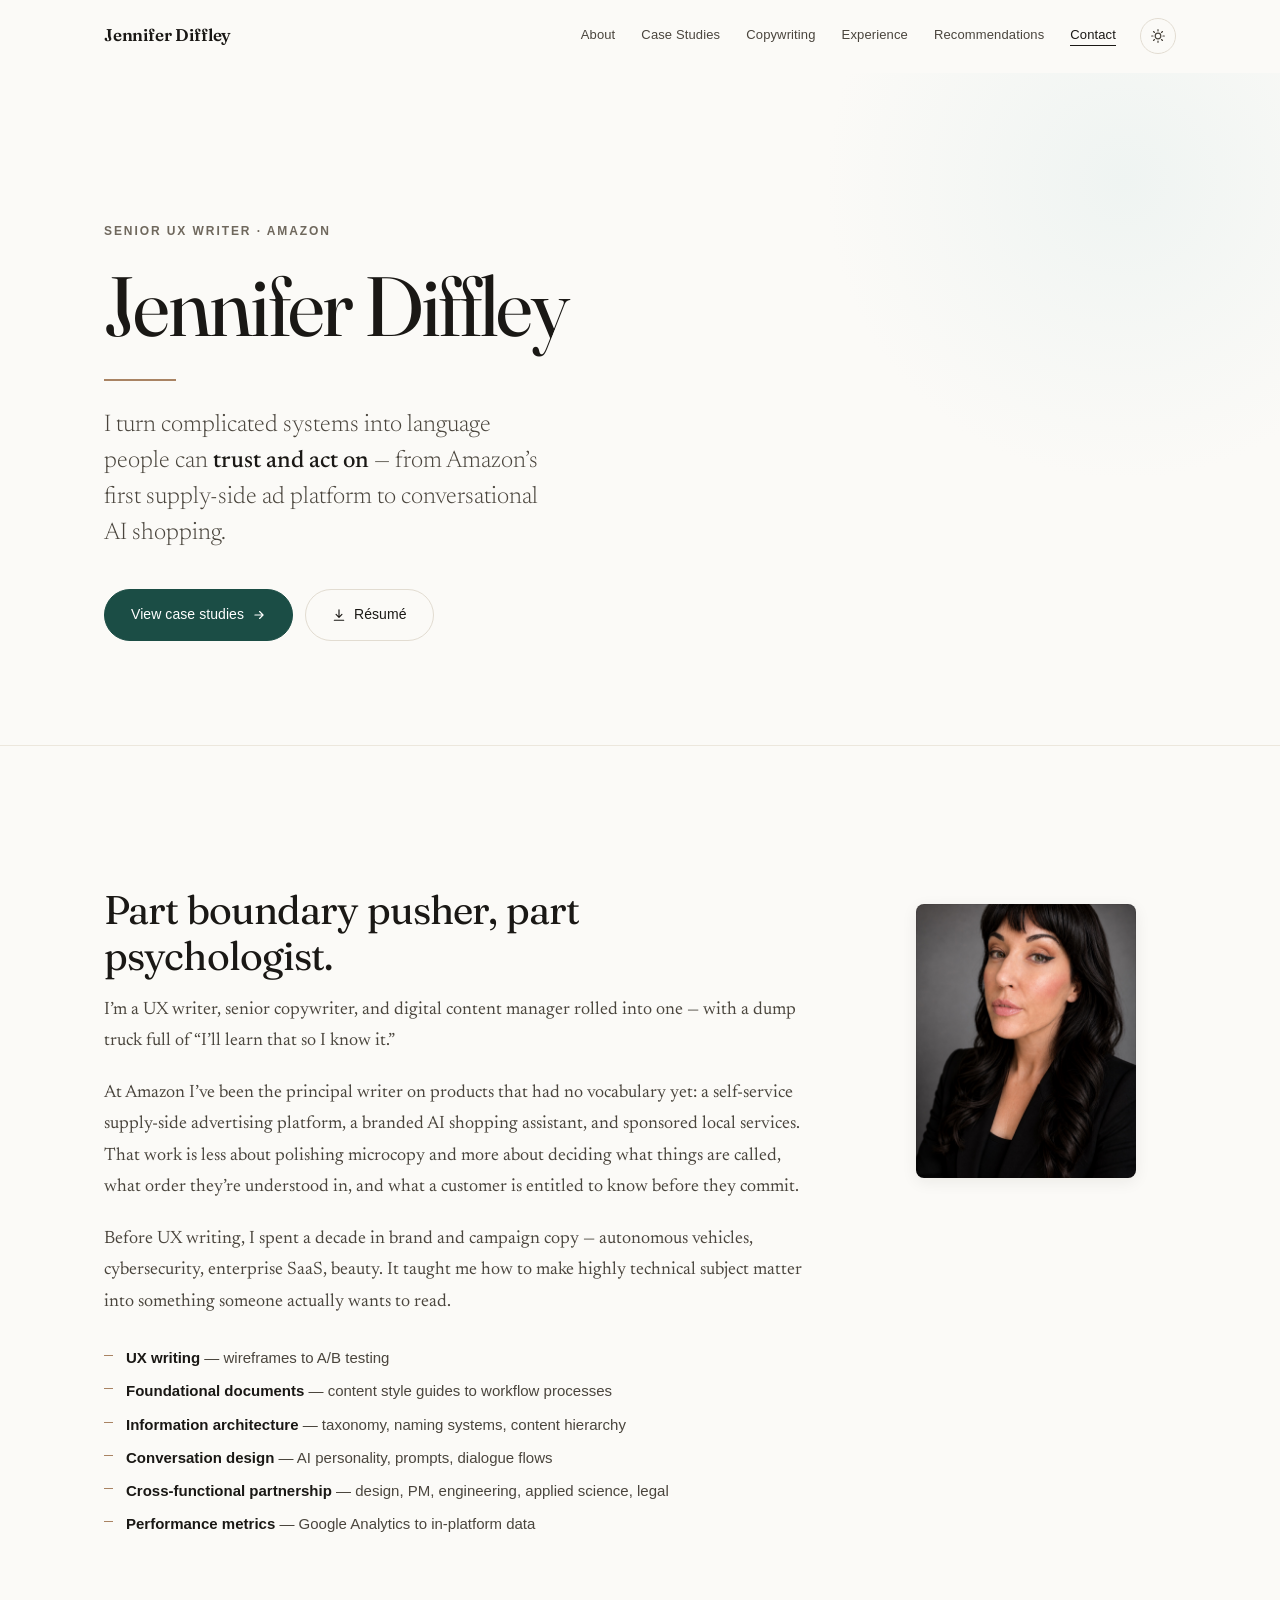
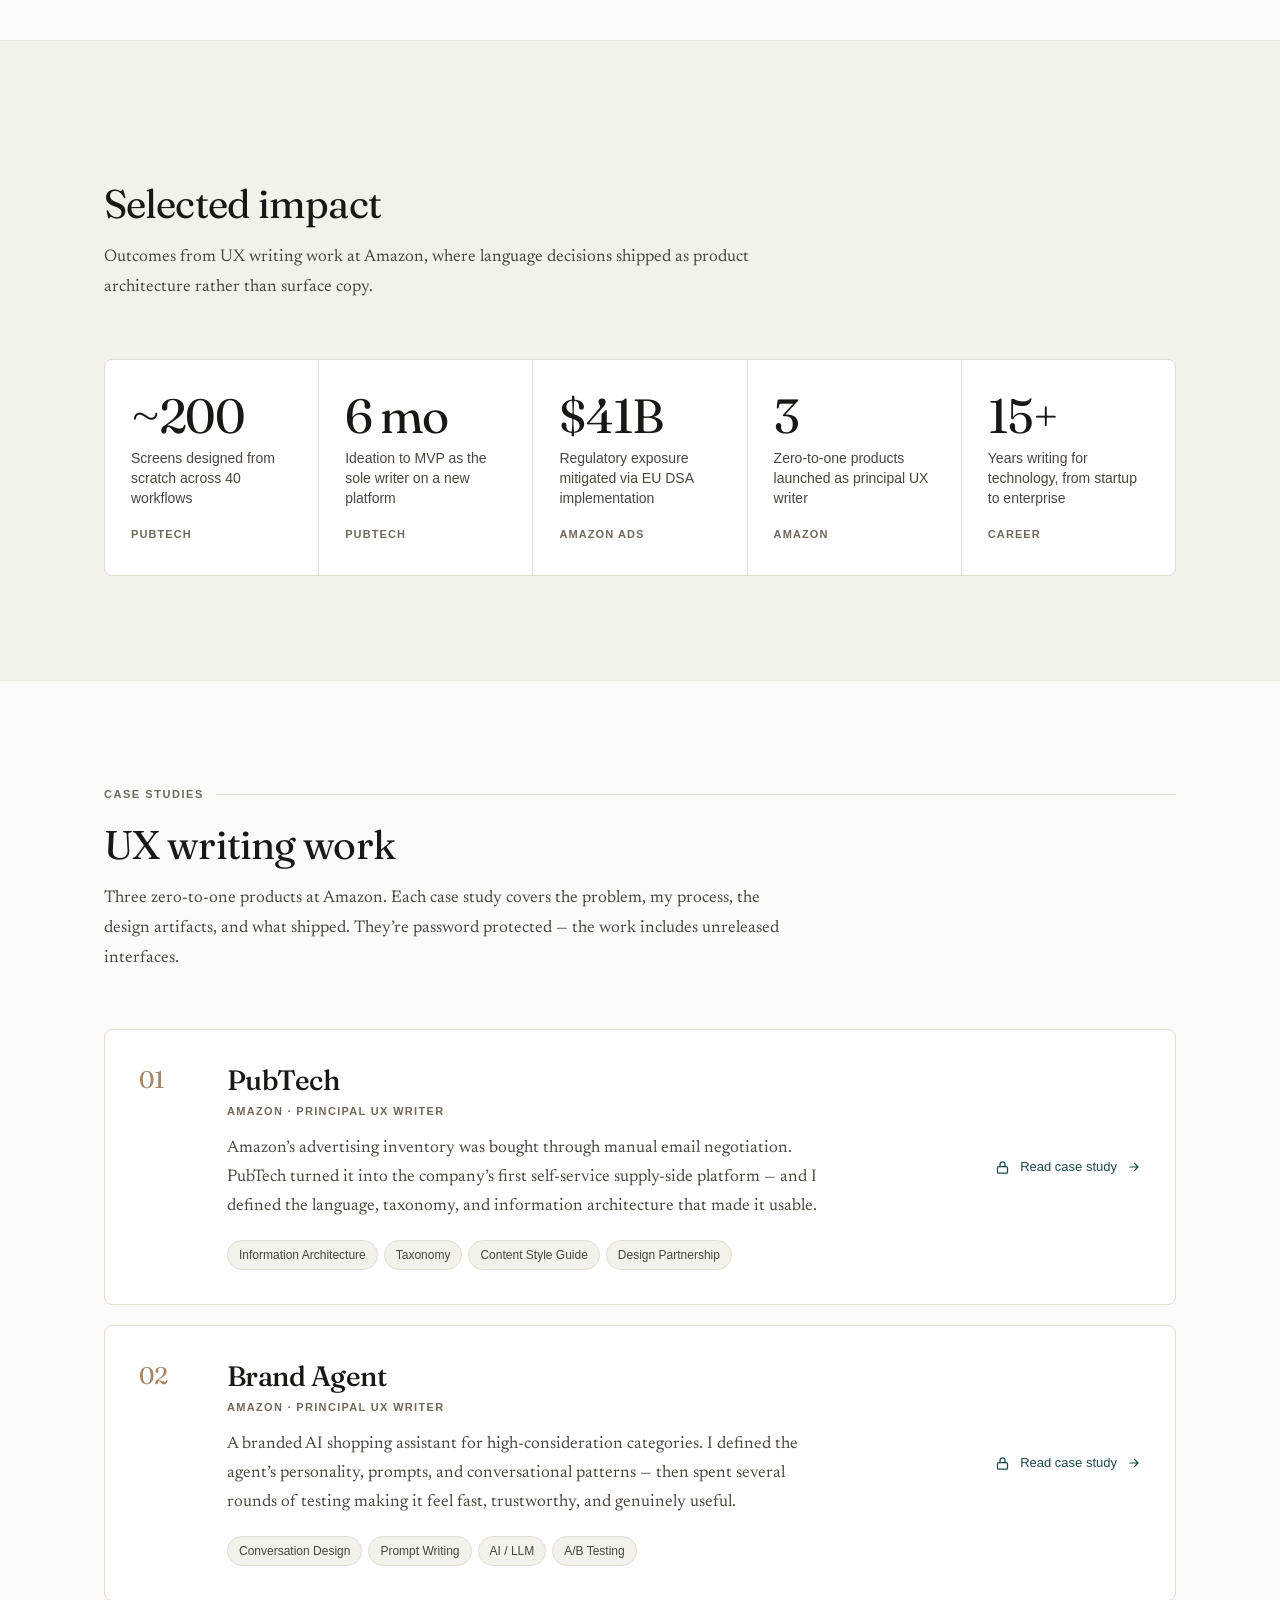
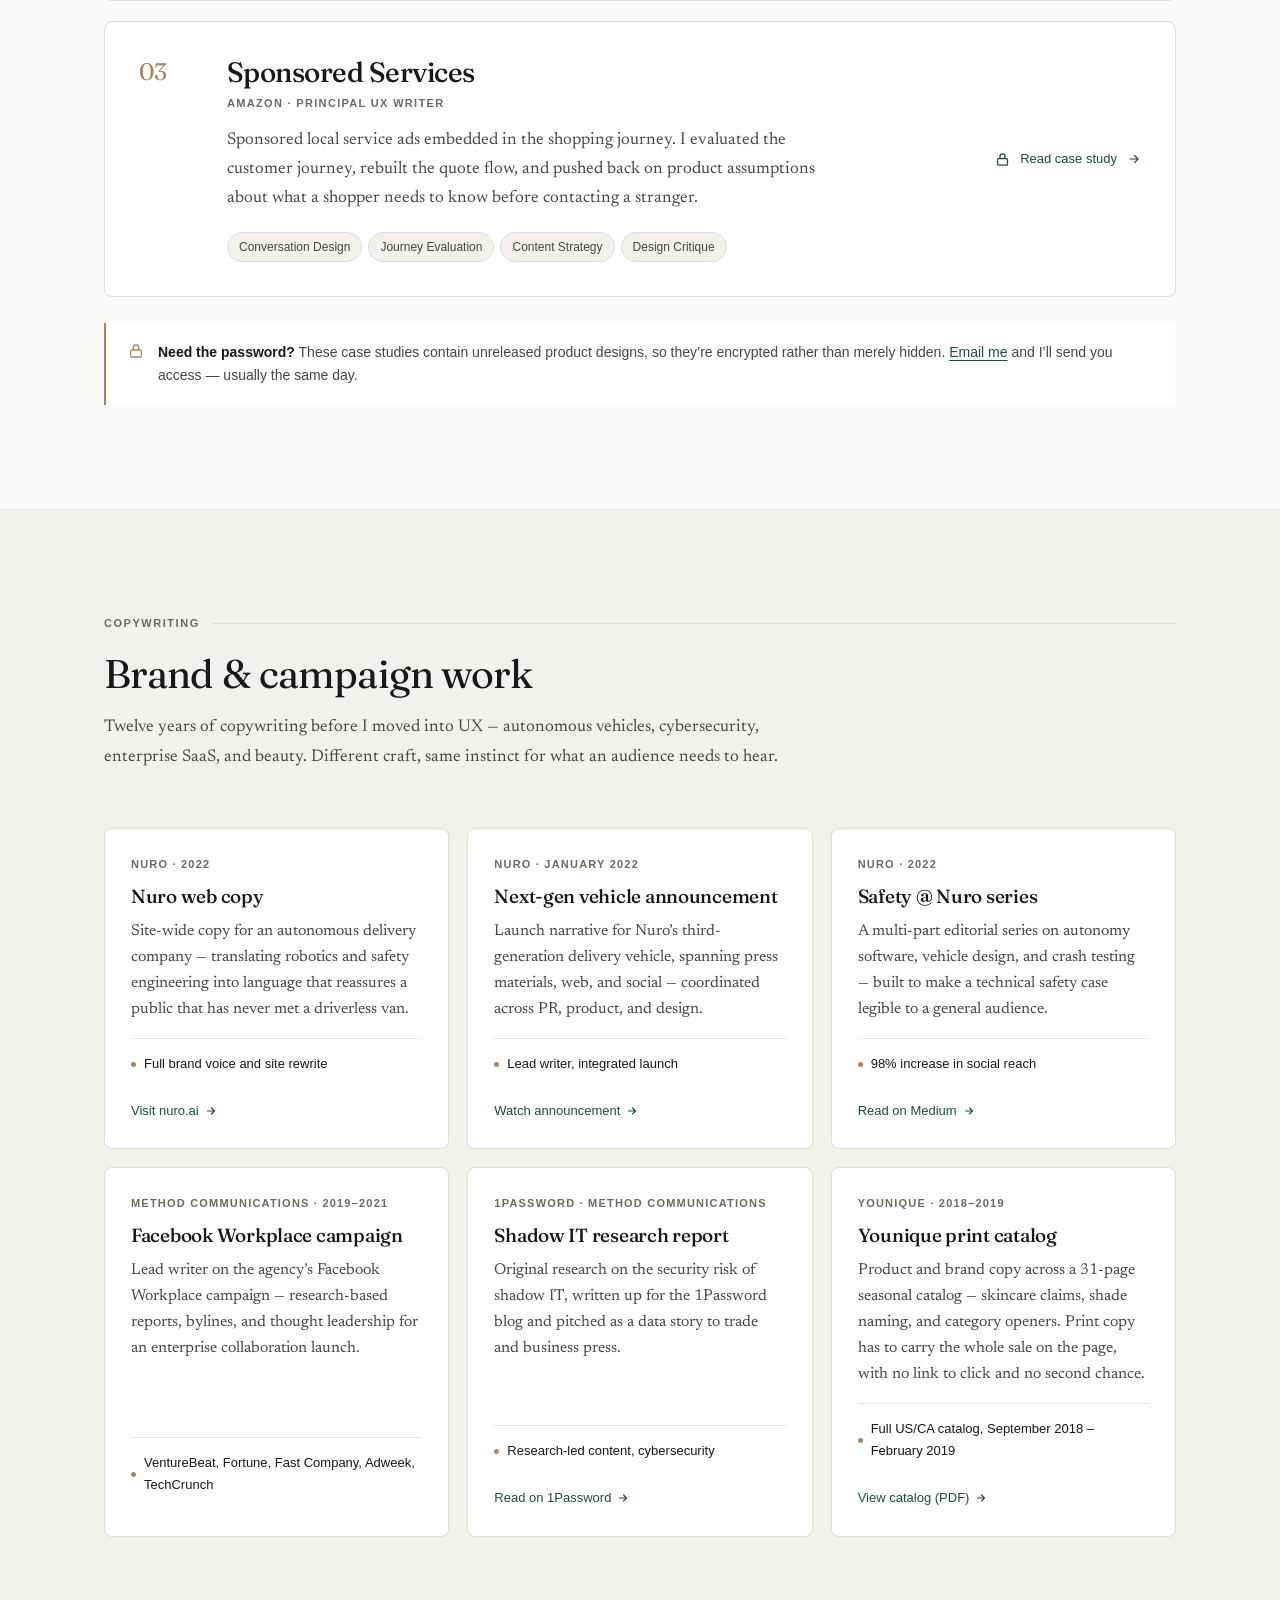
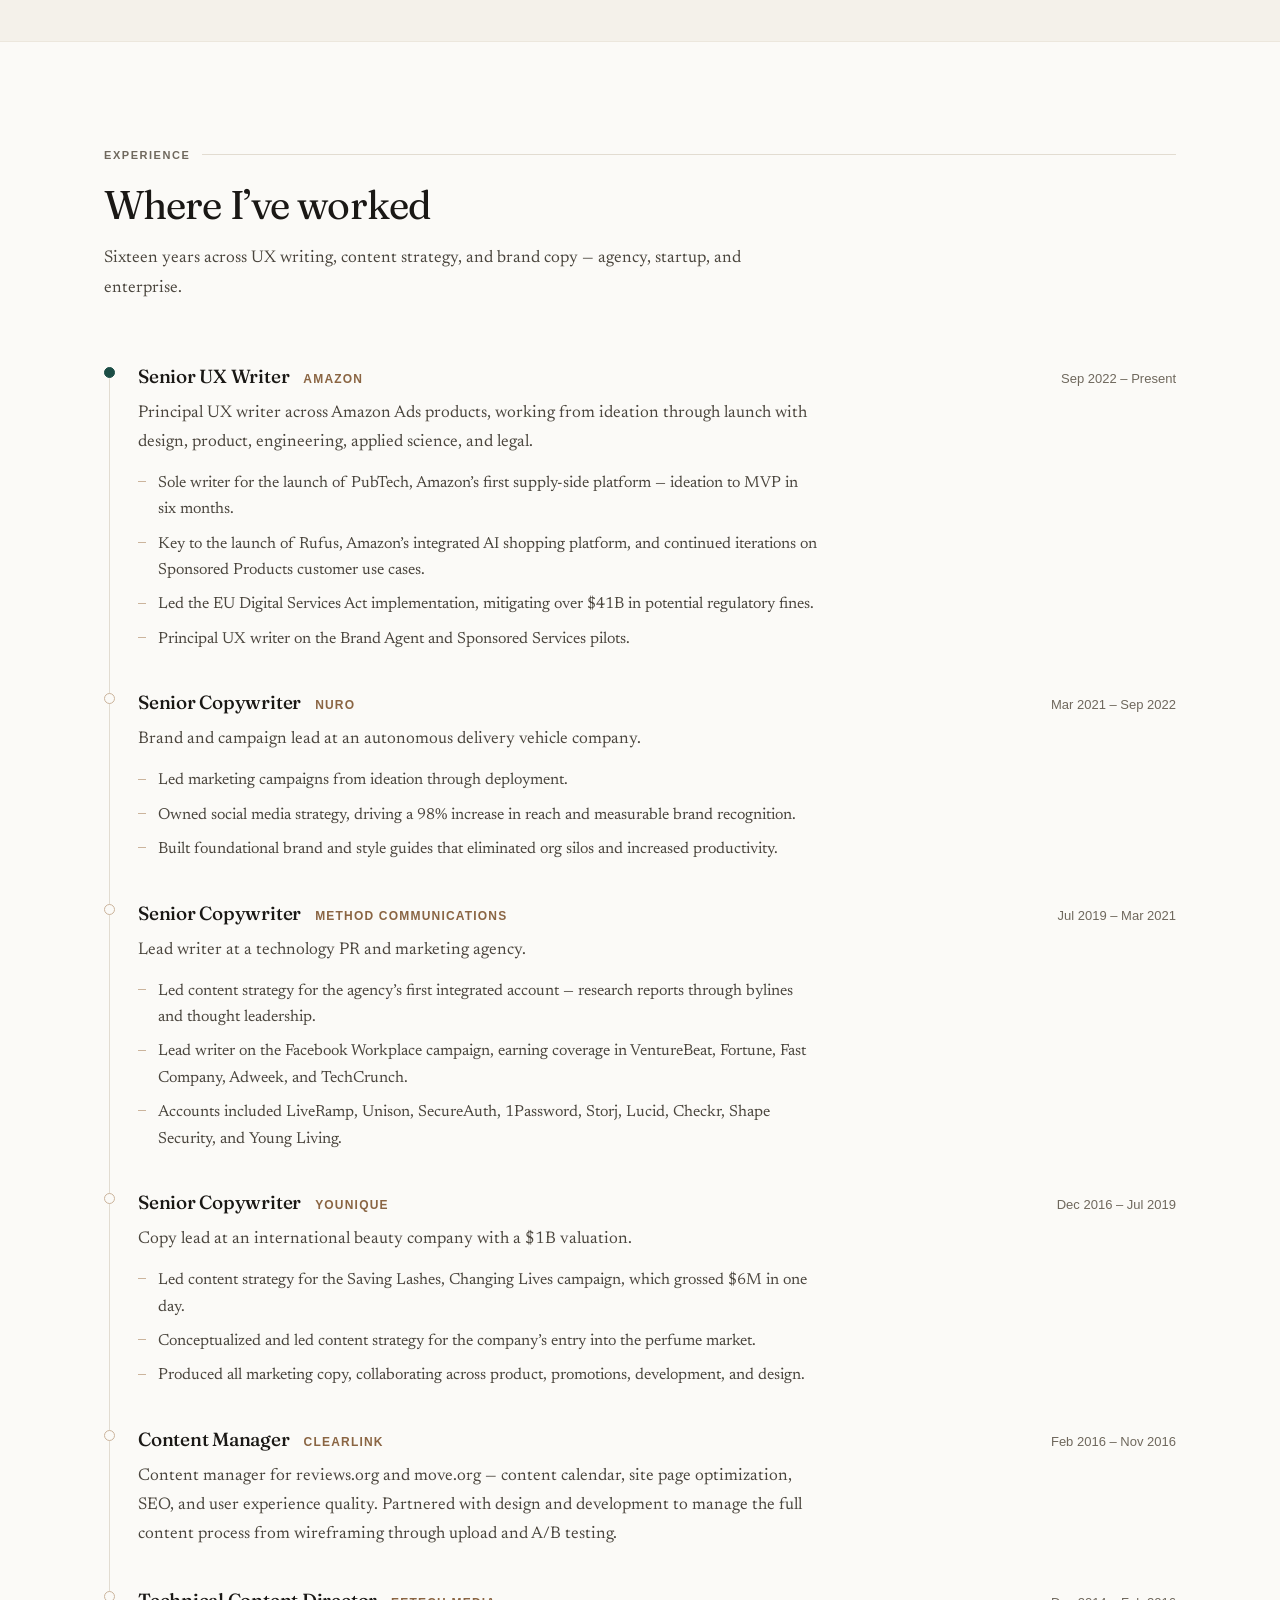
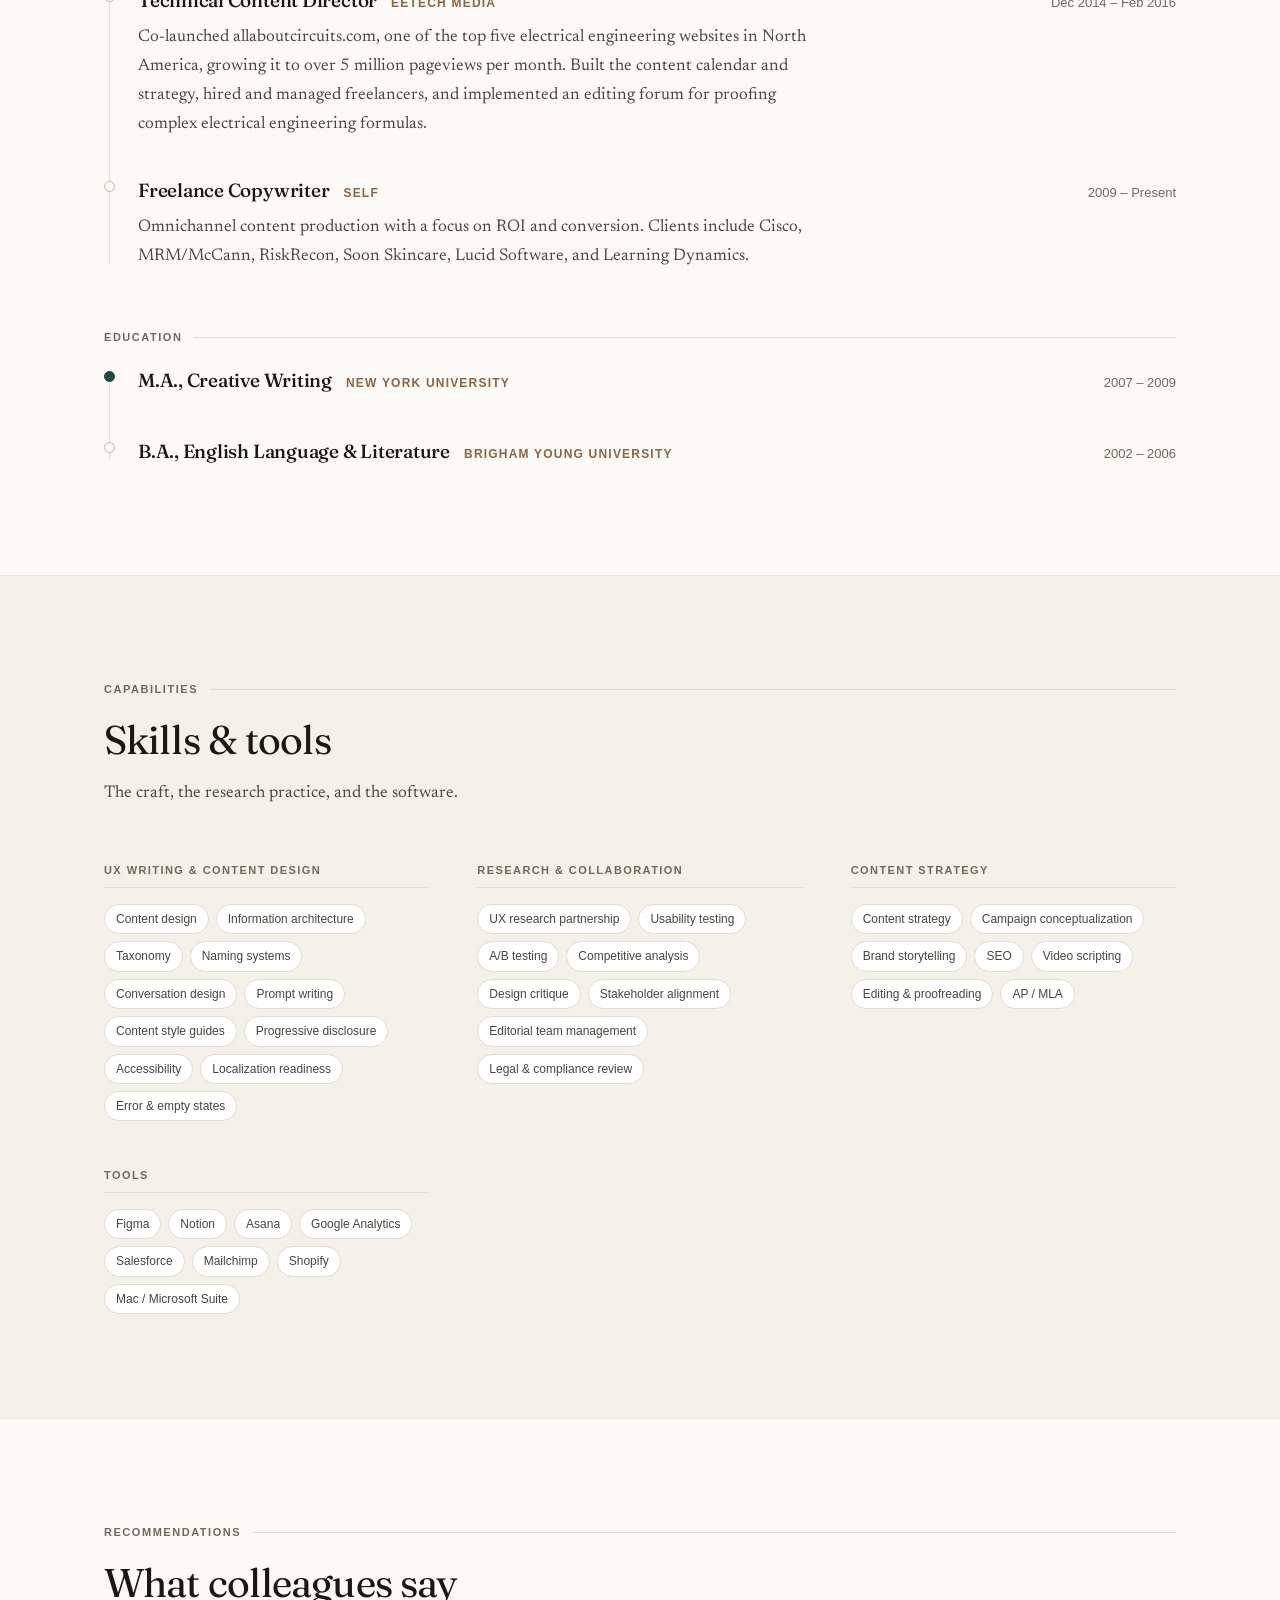
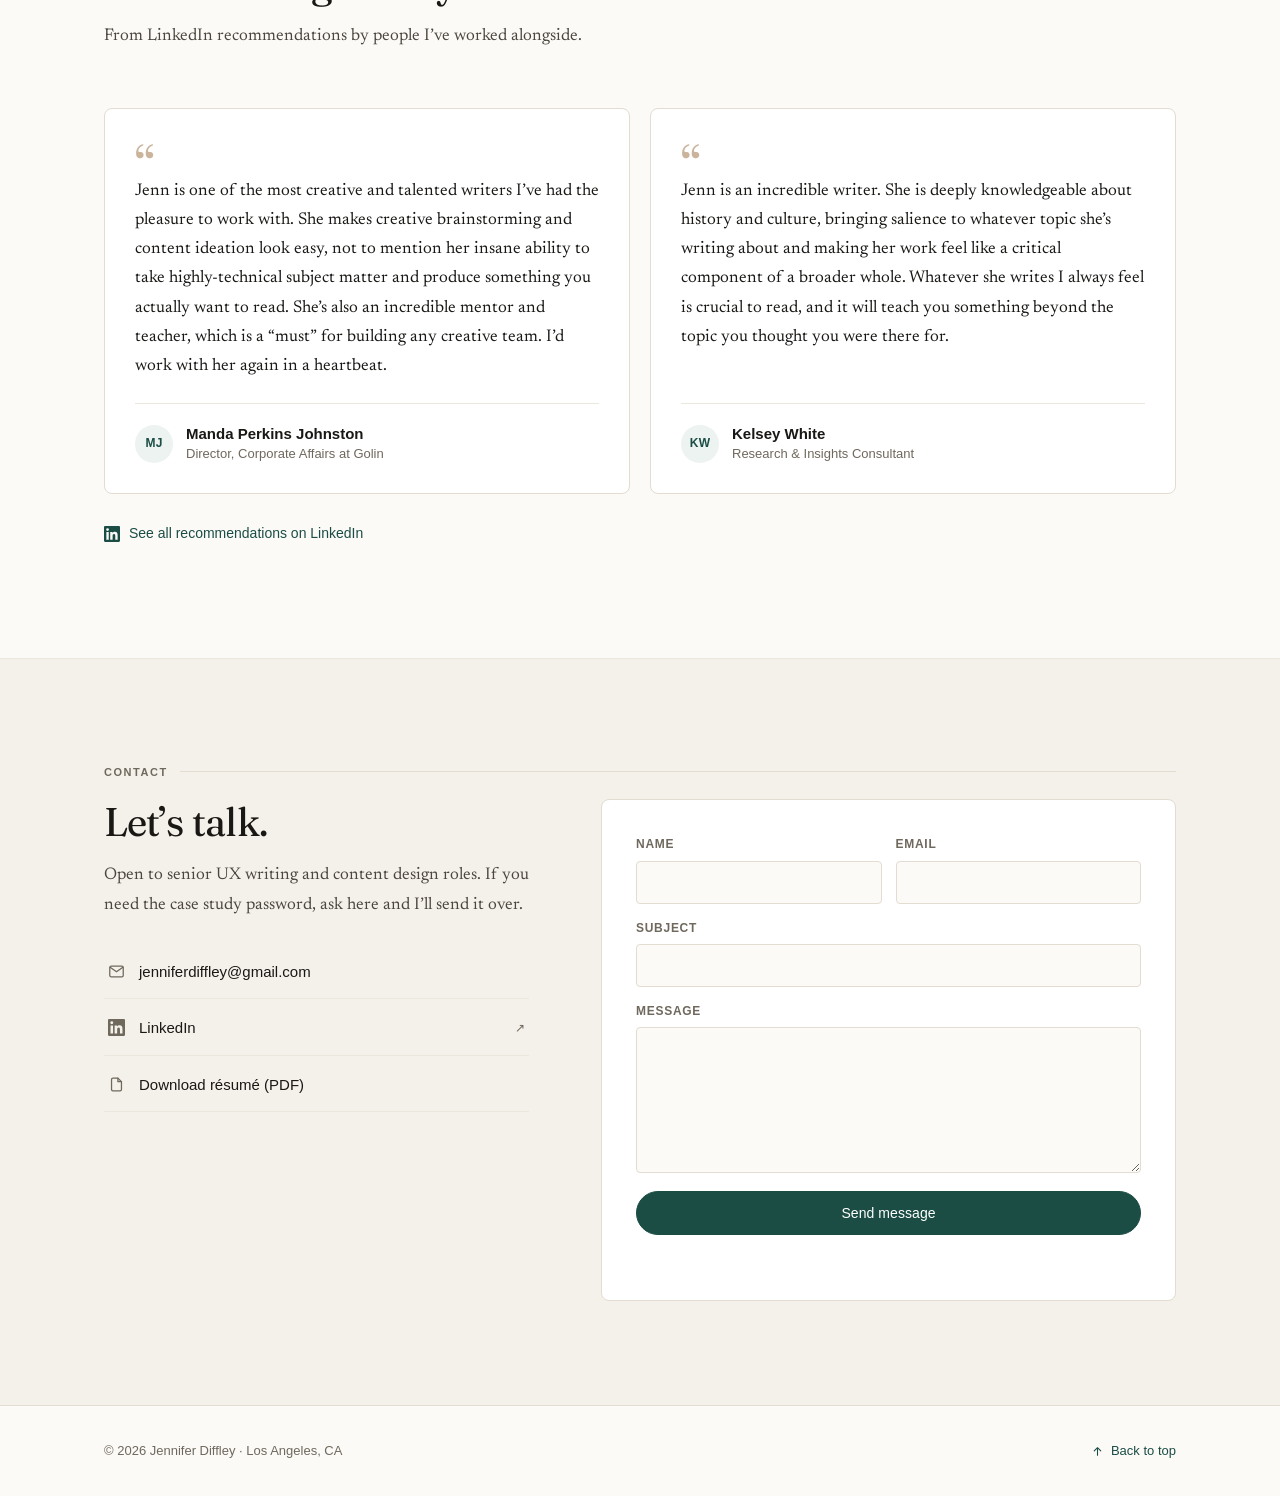
==== index.html @ a5e9ba4b "Replace Saving Lashes card with the linked Younique print catalog Self-hosts the catalog PDF at asse" ====
<!DOCTYPE html>
<html lang="en" data-theme="light">
<head>
<meta charset="utf-8">
<meta name="viewport" content="width=device-width, initial-scale=1">

<title>Jennifer Diffley — Senior UX Writer</title>
<meta name="description" content="Jennifer Diffley is a Senior UX Writer at Amazon specializing in content design, information architecture, and conversation design for complex advertising and AI shopping products.">
<meta name="author" content="Jennifer Diffley">
<meta name="keywords" content="UX writer, UX writing, content design, conversation design, information architecture, content strategy, Jennifer Diffley, Amazon UX writer">

<link rel="canonical" href="https://jenniferdiffley.com/">

<meta property="og:type" content="website">
<meta property="og:title" content="Jennifer Diffley — Senior UX Writer">
<meta property="og:description" content="Content design, information architecture, and conversation design for complex products at Amazon.">
<meta property="og:url" content="https://jenniferdiffley.com/">
<meta property="og:image" content="https://jenniferdiffley.com/assets/img/jennifer-diffley.jpg">
<meta name="twitter:card" content="summary_large_image">

<link rel="icon" href="data:image/svg+xml,<svg xmlns='http://www.w3.org/2000/svg' viewBox='0 0 100 100'><rect width='100' height='100' rx='16' fill='%231b4d45'/><text y='72' x='50' text-anchor='middle' font-size='62' font-family='Georgia,serif' fill='%23fbfaf7'>J</text></svg>">

<link rel="preconnect" href="https://fonts.googleapis.com">
<link rel="preconnect" href="https://fonts.gstatic.com" crossorigin>
<link href="https://fonts.googleapis.com/css2?family=Fraunces:opsz,wght,SOFT,WONK@9..144,400..600,0..100,0..1&family=Newsreader:ital,opsz,wght@0,6..72,300..600;1,6..72,300..500&display=swap" rel="stylesheet">
<link rel="stylesheet" href="main.css">

<!-- Set theme before paint to avoid a flash of the wrong palette.
     Also marks the document as scripted, which is what arms the scroll-reveal
     animations — without it the content renders plainly visible instead of
     waiting at opacity 0 for JS that may never arrive. -->
<script>
  (function () {
    var html = document.documentElement;
    try {
      var saved = localStorage.getItem('jd-theme');
      var theme = saved || (window.matchMedia('(prefers-color-scheme: dark)').matches ? 'dark' : 'light');
      html.setAttribute('data-theme', theme);
    } catch (e) {}

    html.className += (html.className ? ' ' : '') + 'js';

    // Watchdog: if main.js never executes (blocked, 404, parse error), drop the
    // js flag so every .reveal section becomes visible rather than staying blank.
    setTimeout(function () {
      if (!window.__jdReady) html.className = html.className.replace(/\bjs\b/, '');
    }, 2500);
  })();
</script>

<!-- ====================================================================
     GOOGLE ANALYTICS 4
     Replace G-XXXXXXXXXX with Jennifer's Measurement ID, then uncomment.
     Get one at https://analytics.google.com → Admin → Data Streams.
     ====================================================================
<script async src="https://www.googletagmanager.com/gtag/js?id=G-XXXXXXXXXX"></script>
<script>
  window.dataLayer = window.dataLayer || [];
  function gtag(){dataLayer.push(arguments);}
  gtag('js', new Date());
  gtag('config', 'G-XXXXXXXXXX');
</script>
-->

<script type="application/ld+json">
{
  "@context": "https://schema.org",
  "@type": "Person",
  "name": "Jennifer Diffley",
  "jobTitle": "Senior UX Writer",
  "worksFor": { "@type": "Organization", "name": "Amazon" },
  "email": "mailto:jenniferdiffley@gmail.com",
  "url": "https://jenniferdiffley.com/",
  "address": { "@type": "PostalAddress", "addressLocality": "Los Angeles", "addressRegion": "CA", "addressCountry": "US" },
  "alumniOf": [
    { "@type": "CollegeOrUniversity", "name": "New York University" },
    { "@type": "CollegeOrUniversity", "name": "Brigham Young University" }
  ],
  "knowsAbout": ["UX Writing", "Content Design", "Information Architecture", "Conversation Design", "Content Strategy"],
  "sameAs": [
    "https://www.linkedin.com/in/jennifer-diffley"
  ]
}
</script>
</head>

<body>
<a class="skip-link" href="#main">Skip to content</a>

<!-- ==================================================================== -->
<!-- NAV                                                                  -->
<!-- ==================================================================== -->
<nav class="site-nav" id="siteNav">
  <div class="nav-inner">
    <a class="wordmark" href="#top">
      Jennifer Diffley
      <span class="wordmark-rule"></span>
    </a>

    <ul class="nav-links" id="navLinks">
      <li><a href="#about">About</a></li>
      <li><a href="#work">Case Studies</a></li>
      <li><a href="#copywriting">Copywriting</a></li>
      <li><a href="#experience">Experience</a></li>
      <li><a href="#recommendations">Recommendations</a></li>
      <li><a href="#contact">Contact</a></li>
    </ul>

    <button class="theme-toggle" id="themeToggle" type="button" aria-label="Switch to dark mode">
      <svg class="icon-sun" viewBox="0 0 24 24" fill="none" stroke="currentColor" stroke-width="1.8" stroke-linecap="round" aria-hidden="true">
        <circle cx="12" cy="12" r="4.2"/>
        <path d="M12 2.5v2M12 19.5v2M2.5 12h2M19.5 12h2M5.3 5.3l1.4 1.4M17.3 17.3l1.4 1.4M18.7 5.3l-1.4 1.4M6.7 17.3l-1.4 1.4"/>
      </svg>
      <svg class="icon-moon" viewBox="0 0 24 24" fill="none" stroke="currentColor" stroke-width="1.8" stroke-linecap="round" stroke-linejoin="round" aria-hidden="true">
        <path d="M20 14.5A8.5 8.5 0 019.5 4a7 7 0 108.9 10.4 8.6 8.6 0 011.6.1z"/>
      </svg>
    </button>

    <button class="nav-toggle" id="navToggle" type="button" aria-label="Menu" aria-expanded="false" aria-controls="navLinks">
      <span class="bar"></span><span class="bar"></span><span class="bar"></span>
    </button>
  </div>
</nav>

<main id="main">
<span id="top"></span>

<!-- ==================================================================== -->
<!-- HERO                                                                 -->
<!-- ==================================================================== -->
<header class="hero">
  <div class="container hero-inner">
    <p class="hero-role">Senior UX Writer · Amazon</p>
    <h1>Jennifer&nbsp;Diffley</h1>
    <div class="hero-rule"></div>
    <p class="hero-lede">
      I turn complicated systems into language people can <strong>trust and act on</strong> — from
      Amazon’s first supply-side ad platform to conversational AI shopping.
    </p>
    <div class="hero-actions">
      <a class="btn" href="#work">
        View case studies
        <svg viewBox="0 0 24 24" fill="none" stroke="currentColor" stroke-width="2" stroke-linecap="round" stroke-linejoin="round" aria-hidden="true"><path d="M5 12h14M13 6l6 6-6 6"/></svg>
      </a>
      <a class="btn btn--ghost" href="assets/Jennifer-Diffley-Resume-2025.pdf"
         download="Jennifer-Diffley-Resume-2025.pdf" data-download>
        <svg viewBox="0 0 24 24" fill="none" stroke="currentColor" stroke-width="2" stroke-linecap="round" stroke-linejoin="round" aria-hidden="true"><path d="M12 3v12M7 11l5 5 5-5M4 21h16"/></svg>
        Résumé
      </a>
    </div>
  </div>
</header>

<!-- ==================================================================== -->
<!-- ABOUT                                                                -->
<!-- ==================================================================== -->
<section class="section" id="about">
  <div class="container">
    <p class="eyebrow reveal">About</p>
    <div class="about-grid">
      <div class="about-prose reveal">
        <h2 class="section-title">Part boundary pusher, part psychologist.</h2>
        <p>
          I’m a UX writer, senior copywriter, and digital content manager rolled into one — with a
          dump truck full of “I’ll learn that so I know it.”
        </p>
        <p>
          At Amazon I’ve been the principal writer on products that had no vocabulary yet: a
          self-service supply-side advertising platform, a branded AI shopping assistant, and
          sponsored local services. That work is less about polishing microcopy and more about
          deciding what things are called, what order they’re understood in, and what a
          customer is entitled to know before they commit.
        </p>
        <p>
          Before UX writing, I spent a decade in brand and campaign copy — autonomous vehicles,
          cybersecurity, enterprise SaaS, beauty. It taught me how to make highly technical
          subject matter into something someone actually wants to read.
        </p>
        <ul class="about-does">
          <li><strong>UX writing</strong> — wireframes to A/B testing</li>
          <li><strong>Foundational documents</strong> — content style guides to workflow processes</li>
          <li><strong>Information architecture</strong> — taxonomy, naming systems, content hierarchy</li>
          <li><strong>Conversation design</strong> — AI personality, prompts, dialogue flows</li>
          <li><strong>Cross-functional partnership</strong> — design, PM, engineering, applied science, legal</li>
          <li><strong>Performance metrics</strong> — Google Analytics to in-platform data</li>
        </ul>
      </div>

      <figure class="about-portrait reveal">
        <img src="assets/img/jennifer-diffley.jpg" alt="Jennifer Diffley" width="900" height="1124" loading="lazy">
      </figure>
    </div>
  </div>
</section>

<!-- ==================================================================== -->
<!-- STATS                                                                -->
<!-- ==================================================================== -->
<section class="section section--alt" id="impact">
  <div class="container">
    <p class="eyebrow reveal">By the numbers</p>
    <h2 class="section-title reveal">Selected impact</h2>
    <p class="section-intro reveal">
      Outcomes from UX writing work at Amazon, where language decisions shipped as product
      architecture rather than surface copy.
    </p>

    <div class="stats-grid reveal">
      <div class="stat">
        <span class="stat-number" data-target="200" data-prefix="~">~200</span>
        <span class="stat-label">Screens designed from scratch across 40 workflows</span>
        <span class="stat-context">PubTech</span>
      </div>
      <div class="stat">
        <span class="stat-number" data-target="6" data-suffix=" mo">6 mo</span>
        <span class="stat-label">Ideation to MVP as the sole writer on a new platform</span>
        <span class="stat-context">PubTech</span>
      </div>
      <div class="stat">
        <span class="stat-number" data-target="41" data-prefix="$" data-suffix="B">$41B</span>
        <span class="stat-label">Regulatory exposure mitigated via EU DSA implementation</span>
        <span class="stat-context">Amazon Ads</span>
      </div>
      <div class="stat">
        <span class="stat-number" data-target="3" data-suffix="">3</span>
        <span class="stat-label">Zero-to-one products launched as principal UX writer</span>
        <span class="stat-context">Amazon</span>
      </div>
      <div class="stat">
        <span class="stat-number" data-target="15" data-suffix="+">15+</span>
        <span class="stat-label">Years writing for technology, from startup to enterprise</span>
        <span class="stat-context">Career</span>
      </div>
    </div>
  </div>
</section>

<!-- ==================================================================== -->
<!-- CASE STUDIES                                                         -->
<!-- ==================================================================== -->
<section class="section" id="work">
  <div class="container">
    <p class="eyebrow reveal">Case studies</p>
    <h2 class="section-title reveal">UX writing work</h2>
    <p class="section-intro reveal">
      Three zero-to-one products at Amazon. Each case study covers the problem, my process,
      the design artifacts, and what shipped. They’re password protected — the work includes
      unreleased interfaces.
    </p>

    <div class="case-list">

      <a class="case-card reveal" href="case-studies/pubtech.html">
        <span class="case-index">01</span>
        <div>
          <h3 class="case-title">PubTech</h3>
          <p class="case-org">Amazon · Principal UX Writer</p>
          <p class="case-desc">
            Amazon’s advertising inventory was bought through manual email negotiation. PubTech
            turned it into the company’s first self-service supply-side platform — and I defined
            the language, taxonomy, and information architecture that made it usable.
          </p>
          <div class="case-tags">
            <span class="pill">Information Architecture</span>
            <span class="pill">Taxonomy</span>
            <span class="pill">Content Style Guide</span>
            <span class="pill">Design Partnership</span>
          </div>
        </div>
        <span class="case-cta">
          <svg class="lock" viewBox="0 0 24 24" fill="none" stroke="currentColor" stroke-width="2" stroke-linecap="round" stroke-linejoin="round" aria-hidden="true"><rect x="4" y="10.5" width="16" height="10.5" rx="2"/><path d="M8 10.5V7a4 4 0 018 0v3.5"/></svg>
          Read case study
          <svg class="arrow" viewBox="0 0 24 24" fill="none" stroke="currentColor" stroke-width="2" stroke-linecap="round" stroke-linejoin="round" aria-hidden="true"><path d="M5 12h14M13 6l6 6-6 6"/></svg>
        </span>
      </a>

      <a class="case-card reveal" href="case-studies/brand-agent.html">
        <span class="case-index">02</span>
        <div>
          <h3 class="case-title">Brand Agent</h3>
          <p class="case-org">Amazon · Principal UX Writer</p>
          <p class="case-desc">
            A branded AI shopping assistant for high-consideration categories. I defined the
            agent’s personality, prompts, and conversational patterns — then spent several
            rounds of testing making it feel fast, trustworthy, and genuinely useful.
          </p>
          <div class="case-tags">
            <span class="pill">Conversation Design</span>
            <span class="pill">Prompt Writing</span>
            <span class="pill">AI / LLM</span>
            <span class="pill">A/B Testing</span>
          </div>
        </div>
        <span class="case-cta">
          <svg class="lock" viewBox="0 0 24 24" fill="none" stroke="currentColor" stroke-width="2" stroke-linecap="round" stroke-linejoin="round" aria-hidden="true"><rect x="4" y="10.5" width="16" height="10.5" rx="2"/><path d="M8 10.5V7a4 4 0 018 0v3.5"/></svg>
          Read case study
          <svg class="arrow" viewBox="0 0 24 24" fill="none" stroke="currentColor" stroke-width="2" stroke-linecap="round" stroke-linejoin="round" aria-hidden="true"><path d="M5 12h14M13 6l6 6-6 6"/></svg>
        </span>
      </a>

      <a class="case-card reveal" href="case-studies/sponsored-services.html">
        <span class="case-index">03</span>
        <div>
          <h3 class="case-title">Sponsored Services</h3>
          <p class="case-org">Amazon · Principal UX Writer</p>
          <p class="case-desc">
            Sponsored local service ads embedded in the shopping journey. I evaluated the
            customer journey, rebuilt the quote flow, and pushed back on product assumptions
            about what a shopper needs to know before contacting a stranger.
          </p>
          <div class="case-tags">
            <span class="pill">Conversation Design</span>
            <span class="pill">Journey Evaluation</span>
            <span class="pill">Content Strategy</span>
            <span class="pill">Design Critique</span>
          </div>
        </div>
        <span class="case-cta">
          <svg class="lock" viewBox="0 0 24 24" fill="none" stroke="currentColor" stroke-width="2" stroke-linecap="round" stroke-linejoin="round" aria-hidden="true"><rect x="4" y="10.5" width="16" height="10.5" rx="2"/><path d="M8 10.5V7a4 4 0 018 0v3.5"/></svg>
          Read case study
          <svg class="arrow" viewBox="0 0 24 24" fill="none" stroke="currentColor" stroke-width="2" stroke-linecap="round" stroke-linejoin="round" aria-hidden="true"><path d="M5 12h14M13 6l6 6-6 6"/></svg>
        </span>
      </a>

    </div>

    <div class="case-note reveal">
      <svg viewBox="0 0 24 24" fill="none" stroke="currentColor" stroke-width="2" stroke-linecap="round" stroke-linejoin="round" aria-hidden="true"><rect x="4" y="10.5" width="16" height="10.5" rx="2"/><path d="M8 10.5V7a4 4 0 018 0v3.5"/></svg>
      <span>
        <strong>Need the password?</strong>
        These case studies contain unreleased product designs, so they’re encrypted rather than
        merely hidden. <a href="#contact">Email me</a> and I’ll send you access — usually the same day.
      </span>
    </div>
  </div>
</section>

<!-- ==================================================================== -->
<!-- COPYWRITING                                                          -->
<!-- ==================================================================== -->
<section class="section section--alt" id="copywriting">
  <div class="container">
    <p class="eyebrow reveal">Copywriting</p>
    <h2 class="section-title reveal">Brand &amp; campaign work</h2>
    <p class="section-intro reveal">
      Twelve years of copywriting before I moved into UX — autonomous vehicles, cybersecurity,
      enterprise SaaS, and beauty. Different craft, same instinct for what an audience needs to hear.
    </p>

    <div class="copy-grid">

      <a class="copy-card reveal" href="https://www.nuro.ai/" target="_blank" rel="noopener noreferrer">
        <p class="copy-meta">Nuro · 2022</p>
        <h3 class="copy-title">Nuro web copy</h3>
        <p class="copy-desc">
          Site-wide copy for an autonomous delivery company — translating robotics and safety
          engineering into language that reassures a public that has never met a driverless van.
        </p>
        <p class="copy-result">Full brand voice and site rewrite</p>
        <span class="copy-link">Visit nuro.ai <svg viewBox="0 0 24 24" fill="none" stroke="currentColor" stroke-width="2.2" stroke-linecap="round" stroke-linejoin="round" aria-hidden="true"><path d="M5 12h14M13 6l6 6-6 6"/></svg></span>
      </a>

      <a class="copy-card reveal" href="https://www.youtube.com/watch?v=ytH4t8fsIzw" target="_blank" rel="noopener noreferrer">
        <p class="copy-meta">Nuro · January 2022</p>
        <h3 class="copy-title">Next-gen vehicle announcement</h3>
        <p class="copy-desc">
          Launch narrative for Nuro’s third-generation delivery vehicle, spanning press
          materials, web, and social — coordinated across PR, product, and design.
        </p>
        <p class="copy-result">Lead writer, integrated launch</p>
        <span class="copy-link">Watch announcement <svg viewBox="0 0 24 24" fill="none" stroke="currentColor" stroke-width="2.2" stroke-linecap="round" stroke-linejoin="round" aria-hidden="true"><path d="M5 12h14M13 6l6 6-6 6"/></svg></span>
      </a>

      <a class="copy-card reveal" href="https://medium.com/nuro/safety-nuro-our-vehicles-f3c33d605614" target="_blank" rel="noopener noreferrer">
        <p class="copy-meta">Nuro · 2022</p>
        <h3 class="copy-title">Safety @ Nuro series</h3>
        <p class="copy-desc">
          A multi-part editorial series on autonomy software, vehicle design, and crash
          testing — built to make a technical safety case legible to a general audience.
        </p>
        <p class="copy-result">98% increase in social reach</p>
        <span class="copy-link">Read on Medium <svg viewBox="0 0 24 24" fill="none" stroke="currentColor" stroke-width="2.2" stroke-linecap="round" stroke-linejoin="round" aria-hidden="true"><path d="M5 12h14M13 6l6 6-6 6"/></svg></span>
      </a>

      <div class="copy-card copy-card--static reveal">
        <p class="copy-meta">Method Communications · 2019–2021</p>
        <h3 class="copy-title">Facebook Workplace campaign</h3>
        <p class="copy-desc">
          Lead writer on the agency’s Facebook Workplace campaign — research-based reports,
          bylines, and thought leadership for an enterprise collaboration launch.
        </p>
        <p class="copy-result">VentureBeat, Fortune, Fast Company, Adweek, TechCrunch</p>
      </div>

      <a class="copy-card reveal" href="https://1password.com/blog/challenges-of-shadow-it" target="_blank" rel="noopener noreferrer">
        <p class="copy-meta">1Password · Method Communications</p>
        <h3 class="copy-title">Shadow IT research report</h3>
        <p class="copy-desc">
          Original research on the security risk of shadow IT, written up for the 1Password
          blog and pitched as a data story to trade and business press.
        </p>
        <p class="copy-result">Research-led content, cybersecurity</p>
        <span class="copy-link">Read on 1Password <svg viewBox="0 0 24 24" fill="none" stroke="currentColor" stroke-width="2.2" stroke-linecap="round" stroke-linejoin="round" aria-hidden="true"><path d="M5 12h14M13 6l6 6-6 6"/></svg></span>
      </a>

      <a class="copy-card reveal" href="assets/Younique-Print-Catalog-2018.pdf" target="_blank" rel="noopener noreferrer">
        <p class="copy-meta">Younique · 2018–2019</p>
        <h3 class="copy-title">Younique print catalog</h3>
        <p class="copy-desc">
          Product and brand copy across a 31-page seasonal catalog — skincare claims, shade
          naming, and category openers. Print copy has to carry the whole sale on the page,
          with no link to click and no second chance.
        </p>
        <p class="copy-result">Full US/CA catalog, September 2018 – February 2019</p>
        <span class="copy-link">View catalog (PDF) <svg viewBox="0 0 24 24" fill="none" stroke="currentColor" stroke-width="2.2" stroke-linecap="round" stroke-linejoin="round" aria-hidden="true"><path d="M5 12h14M13 6l6 6-6 6"/></svg></span>
      </a>

    </div>

  </div>
</section>

<!-- ==================================================================== -->
<!-- EXPERIENCE                                                           -->
<!-- ==================================================================== -->
<section class="section" id="experience">
  <div class="container">
    <p class="eyebrow reveal">Experience</p>
    <h2 class="section-title reveal">Where I’ve worked</h2>
    <p class="section-intro reveal">
      Sixteen years across UX writing, content strategy, and brand copy — agency, startup,
      and enterprise.
    </p>

    <div class="timeline reveal">

      <div class="tl-item">
        <div class="tl-head">
          <span class="tl-role">Senior UX Writer</span>
          <span class="tl-org">Amazon</span>
          <span class="tl-date">Sep 2022 – Present</span>
        </div>
        <p class="tl-body">
          Principal UX writer across Amazon Ads products, working from ideation through launch
          with design, product, engineering, applied science, and legal.
        </p>
        <ul class="tl-points">
          <li>Sole writer for the launch of PubTech, Amazon’s first supply-side platform — ideation to MVP in six months.</li>
          <li>Key to the launch of Rufus, Amazon’s integrated AI shopping platform, and continued iterations on Sponsored Products customer use cases.</li>
          <li>Led the EU Digital Services Act implementation, mitigating over $41B in potential regulatory fines.</li>
          <li>Principal UX writer on the Brand Agent and Sponsored Services pilots.</li>
        </ul>
      </div>

      <div class="tl-item">
        <div class="tl-head">
          <span class="tl-role">Senior Copywriter</span>
          <span class="tl-org">Nuro</span>
          <span class="tl-date">Mar 2021 – Sep 2022</span>
        </div>
        <p class="tl-body">
          Brand and campaign lead at an autonomous delivery vehicle company.
        </p>
        <ul class="tl-points">
          <li>Led marketing campaigns from ideation through deployment.</li>
          <li>Owned social media strategy, driving a 98% increase in reach and measurable brand recognition.</li>
          <li>Built foundational brand and style guides that eliminated org silos and increased productivity.</li>
        </ul>
      </div>

      <div class="tl-item">
        <div class="tl-head">
          <span class="tl-role">Senior Copywriter</span>
          <span class="tl-org">Method Communications</span>
          <span class="tl-date">Jul 2019 – Mar 2021</span>
        </div>
        <p class="tl-body">
          Lead writer at a technology PR and marketing agency.
        </p>
        <ul class="tl-points">
          <li>Led content strategy for the agency’s first integrated account — research reports through bylines and thought leadership.</li>
          <li>Lead writer on the Facebook Workplace campaign, earning coverage in VentureBeat, Fortune, Fast Company, Adweek, and TechCrunch.</li>
          <li>Accounts included LiveRamp, Unison, SecureAuth, 1Password, Storj, Lucid, Checkr, Shape Security, and Young Living.</li>
        </ul>
      </div>

      <div class="tl-item">
        <div class="tl-head">
          <span class="tl-role">Senior Copywriter</span>
          <span class="tl-org">Younique</span>
          <span class="tl-date">Dec 2016 – Jul 2019</span>
        </div>
        <p class="tl-body">
          Copy lead at an international beauty company with a $1B valuation.
        </p>
        <ul class="tl-points">
          <li>Led content strategy for the Saving Lashes, Changing Lives campaign, which grossed $6M in one day.</li>
          <li>Conceptualized and led content strategy for the company’s entry into the perfume market.</li>
          <li>Produced all marketing copy, collaborating across product, promotions, development, and design.</li>
        </ul>
      </div>

      <div class="tl-item">
        <div class="tl-head">
          <span class="tl-role">Content Manager</span>
          <span class="tl-org">Clearlink</span>
          <span class="tl-date">Feb 2016 – Nov 2016</span>
        </div>
        <p class="tl-body">
          Content manager for reviews.org and move.org — content calendar, site page optimization,
          SEO, and user experience quality. Partnered with design and development to manage the
          full content process from wireframing through upload and A/B testing.
        </p>
      </div>

      <div class="tl-item">
        <div class="tl-head">
          <span class="tl-role">Technical Content Director</span>
          <span class="tl-org">EETech Media</span>
          <span class="tl-date">Dec 2014 – Feb 2016</span>
        </div>
        <p class="tl-body">
          Co-launched allaboutcircuits.com, one of the top five electrical engineering websites in
          North America, growing it to over 5 million pageviews per month. Built the content
          calendar and strategy, hired and managed freelancers, and implemented an editing forum
          for proofing complex electrical engineering formulas.
        </p>
      </div>

      <div class="tl-item">
        <div class="tl-head">
          <span class="tl-role">Freelance Copywriter</span>
          <span class="tl-org">Self</span>
          <span class="tl-date">2009 – Present</span>
        </div>
        <p class="tl-body">
          Omnichannel content production with a focus on ROI and conversion. Clients include
          Cisco, MRM/McCann, RiskRecon, Soon Skincare, Lucid Software, and Learning Dynamics.
        </p>
      </div>

    </div>

    <p class="eyebrow reveal" style="margin-top:56px">Education</p>
    <div class="timeline reveal">
      <div class="tl-item">
        <div class="tl-head">
          <span class="tl-role">M.A., Creative Writing</span>
          <span class="tl-org">New York University</span>
          <span class="tl-date">2007 – 2009</span>
        </div>
      </div>
      <div class="tl-item">
        <div class="tl-head">
          <span class="tl-role">B.A., English Language &amp; Literature</span>
          <span class="tl-org">Brigham Young University</span>
          <span class="tl-date">2002 – 2006</span>
        </div>
      </div>
    </div>
  </div>
</section>

<!-- ==================================================================== -->
<!-- SKILLS                                                               -->
<!-- ==================================================================== -->
<section class="section section--alt" id="skills">
  <div class="container">
    <p class="eyebrow reveal">Capabilities</p>
    <h2 class="section-title reveal">Skills &amp; tools</h2>
    <p class="section-intro reveal">
      The craft, the research practice, and the software.
    </p>

    <div class="skills-grid reveal">
      <div class="skill-group">
        <h3>UX Writing &amp; Content Design</h3>
        <div class="skill-pills">
          <span class="pill">Content design</span>
          <span class="pill">Information architecture</span>
          <span class="pill">Taxonomy</span>
          <span class="pill">Naming systems</span>
          <span class="pill">Conversation design</span>
          <span class="pill">Prompt writing</span>
          <span class="pill">Content style guides</span>
          <span class="pill">Progressive disclosure</span>
          <span class="pill">Accessibility</span>
          <span class="pill">Localization readiness</span>
          <span class="pill">Error &amp; empty states</span>
        </div>
      </div>

      <div class="skill-group">
        <h3>Research &amp; Collaboration</h3>
        <div class="skill-pills">
          <span class="pill">UX research partnership</span>
          <span class="pill">Usability testing</span>
          <span class="pill">A/B testing</span>
          <span class="pill">Competitive analysis</span>
          <span class="pill">Design critique</span>
          <span class="pill">Stakeholder alignment</span>
          <span class="pill">Editorial team management</span>
          <span class="pill">Legal &amp; compliance review</span>
        </div>
      </div>

      <div class="skill-group">
        <h3>Content Strategy</h3>
        <div class="skill-pills">
          <span class="pill">Content strategy</span>
          <span class="pill">Campaign conceptualization</span>
          <span class="pill">Brand storytelling</span>
          <span class="pill">SEO</span>
          <span class="pill">Video scripting</span>
          <span class="pill">Editing &amp; proofreading</span>
          <span class="pill">AP / MLA</span>
        </div>
      </div>

      <div class="skill-group">
        <h3>Tools</h3>
        <div class="skill-pills">
          <span class="pill">Figma</span>
          <span class="pill">Notion</span>
          <span class="pill">Asana</span>
          <span class="pill">Google Analytics</span>
          <span class="pill">Salesforce</span>
          <span class="pill">Mailchimp</span>
          <span class="pill">Shopify</span>
          <span class="pill">Mac / Microsoft Suite</span>
        </div>
      </div>
    </div>
  </div>
</section>

<!-- ==================================================================== -->
<!-- RECOMMENDATIONS                                                      -->
<!-- ==================================================================== -->
<section class="section" id="recommendations">
  <div class="container">
    <p class="eyebrow reveal">Recommendations</p>
    <h2 class="section-title reveal">What colleagues say</h2>
    <p class="section-intro reveal">From LinkedIn recommendations by people I’ve worked alongside.</p>

    <div class="recs-grid">
      <div class="rec-card reveal">
        <p class="rec-quote">
          Jenn is one of the most creative and talented writers I’ve had the pleasure to work
          with. She makes creative brainstorming and content ideation look easy, not to mention
          her insane ability to take highly-technical subject matter and produce something you
          actually want to read. She’s also an incredible mentor and teacher, which is a “must”
          for building any creative team. I’d work with her again in a heartbeat.
        </p>
        <div class="rec-author">
          <span class="rec-avatar" aria-hidden="true">MJ</span>
          <span>
            <span class="rec-name">Manda Perkins Johnston</span>
            <span class="rec-title">Director, Corporate Affairs at Golin</span>
          </span>
        </div>
      </div>

      <div class="rec-card reveal">
        <p class="rec-quote">
          Jenn is an incredible writer. She is deeply knowledgeable about history and culture,
          bringing salience to whatever topic she’s writing about and making her work feel like a
          critical component of a broader whole. Whatever she writes I always feel is crucial to
          read, and it will teach you something beyond the topic you thought you were there for.
        </p>
        <div class="rec-author">
          <span class="rec-avatar" aria-hidden="true">KW</span>
          <span>
            <span class="rec-name">Kelsey White</span>
            <span class="rec-title">Research &amp; Insights Consultant</span>
          </span>
        </div>
      </div>
    </div>

    <div class="recs-footer reveal">
      <a class="linkedin-link" href="https://www.linkedin.com/in/jennifer-diffley/details/recommendations/" target="_blank" rel="noopener noreferrer">
        <svg viewBox="0 0 24 24" fill="currentColor" aria-hidden="true"><path d="M20.45 20.45h-3.55v-5.57c0-1.33-.03-3.04-1.85-3.04-1.86 0-2.14 1.45-2.14 2.94v5.67H9.35V9h3.41v1.56h.05c.48-.9 1.64-1.85 3.37-1.85 3.6 0 4.27 2.37 4.27 5.46v6.28zM5.34 7.43a2.06 2.06 0 110-4.13 2.06 2.06 0 010 4.13zm1.78 13.02H3.56V9h3.56v11.45zM22.22 0H1.77C.79 0 0 .77 0 1.73v20.54C0 23.23.79 24 1.77 24h20.45c.98 0 1.78-.77 1.78-1.73V1.73C24 .77 23.2 0 22.22 0z"/></svg>
        See all recommendations on LinkedIn
      </a>
    </div>
  </div>
</section>

<!-- ==================================================================== -->
<!-- CONTACT                                                              -->
<!-- ==================================================================== -->
<section class="section section--alt" id="contact">
  <div class="container">
    <p class="eyebrow reveal">Contact</p>
    <div class="contact-grid">
      <div class="reveal">
        <h2 class="section-title">Let’s talk.</h2>
        <p class="section-intro" style="margin-bottom:0">
          Open to senior UX writing and content design roles. If you need the case
          study password, ask here and I’ll send it over.
        </p>
        <ul class="contact-links">
          <li>
            <a href="mailto:jenniferdiffley@gmail.com?subject=Hello%20Jennifer">
              <svg viewBox="0 0 24 24" fill="none" stroke="currentColor" stroke-width="1.8" stroke-linecap="round" stroke-linejoin="round" aria-hidden="true"><rect x="2.5" y="4.5" width="19" height="15" rx="2"/><path d="M3 6l9 6.5L21 6"/></svg>
              jenniferdiffley@gmail.com
            </a>
          </li>
          <li>
            <a href="https://www.linkedin.com/in/jennifer-diffley" target="_blank" rel="noopener noreferrer">
              <svg viewBox="0 0 24 24" fill="currentColor" aria-hidden="true"><path d="M20.45 20.45h-3.55v-5.57c0-1.33-.03-3.04-1.85-3.04-1.86 0-2.14 1.45-2.14 2.94v5.67H9.35V9h3.41v1.56h.05c.48-.9 1.64-1.85 3.37-1.85 3.6 0 4.27 2.37 4.27 5.46v6.28zM5.34 7.43a2.06 2.06 0 110-4.13 2.06 2.06 0 010 4.13zm1.78 13.02H3.56V9h3.56v11.45zM22.22 0H1.77C.79 0 0 .77 0 1.73v20.54C0 23.23.79 24 1.77 24h20.45c.98 0 1.78-.77 1.78-1.73V1.73C24 .77 23.2 0 22.22 0z"/></svg>
              LinkedIn
              <span class="ext">↗</span>
            </a>
          </li>
          <li>
            <a href="assets/Jennifer-Diffley-Resume-2025.pdf"
               download="Jennifer-Diffley-Resume-2025.pdf" data-download>
              <svg viewBox="0 0 24 24" fill="none" stroke="currentColor" stroke-width="1.8" stroke-linecap="round" stroke-linejoin="round" aria-hidden="true"><path d="M14 3H7a2 2 0 00-2 2v14a2 2 0 002 2h10a2 2 0 002-2V8z"/><path d="M14 3v5h5"/></svg>
              Download résumé (PDF)
            </a>
          </li>
        </ul>
      </div>

      <!-- ================================================================
           CONTACT FORM
           Set data-endpoint to a Formspree form ID to enable direct sending:
             1. Sign up free at https://formspree.io
             2. Create a form → copy the endpoint, e.g.
                https://formspree.io/f/abcdwxyz
             3. Paste it into data-endpoint below.
           Until then, the form safely falls back to opening an email draft.
           ================================================================ -->
      <form class="contact-form reveal" id="contactForm" data-endpoint="https://formspree.io/f/xpqvnkqy" novalidate>
        <div class="form-row">
          <div class="field">
            <label for="cf-name">Name</label>
            <input type="text" id="cf-name" name="name" autocomplete="name" required>
          </div>
          <div class="field">
            <label for="cf-email">Email</label>
            <input type="email" id="cf-email" name="email" autocomplete="email" required>
          </div>
        </div>
        <div class="field">
          <label for="cf-subject">Subject</label>
          <input type="text" id="cf-subject" name="subject">
        </div>
        <div class="field">
          <label for="cf-message">Message</label>
          <textarea id="cf-message" name="message" rows="5" required></textarea>
        </div>
        <input type="text" name="_gotcha" tabindex="-1" autocomplete="off" aria-hidden="true" style="position:absolute;left:-9999px">
        <button class="btn" type="submit">Send message</button>
        <p class="form-status" id="formStatus" role="status" aria-live="polite"></p>
      </form>
    </div>
  </div>
</section>

</main>

<footer class="site-footer">
  <div class="footer-inner">
    <p>© <span id="year">2026</span> Jennifer Diffley · Los Angeles, CA</p>
    <a class="to-top" href="#top">
      <svg viewBox="0 0 24 24" fill="none" stroke="currentColor" stroke-width="2" stroke-linecap="round" stroke-linejoin="round" aria-hidden="true"><path d="M12 19V5M6 11l6-6 6 6"/></svg>
      Back to top
    </a>
  </div>
</footer>

<script src="main.js"></script>
</body>
</html>
---- main.css ----
/* ==========================================================================
   Jennifer Diffley — UX Writing Portfolio
   Editorial type system. Warm paper, pine, bronze.
   ========================================================================== */

/* --------------------------------------------------------------------------
   1. Tokens
   -------------------------------------------------------------------------- */
:root {
  /* Type */
  --font-display: "Fraunces", "Iowan Old Style", Georgia, serif;
  --font-prose: "Newsreader", "Iowan Old Style", Georgia, serif;
  --font-ui: -apple-system, BlinkMacSystemFont, "Segoe UI", Helvetica, Arial, sans-serif;

  /* Warm paper palette */
  --paper: #fbfaf7;
  --paper-alt: #f4f1ea;
  --surface: #ffffff;
  --ink: #1a1815;
  --ink-mid: #4a453d;
  --ink-soft: #6f685d;
  --rule: #e2dcd1;
  --rule-soft: #ece7dd;

  --pine: #1b4d45;
  --pine-hover: #12352f;
  --pine-wash: #edf3f1;
  --bronze: #a98363;
  --bronze-soft: #cbb49c;
  /* Darker bronze for small text — --bronze is only 3.3:1 on --paper, which
     fails WCAG AA below 18pt. Use this wherever bronze carries actual words. */
  --bronze-ink: #8a6543;

  /* Layout */
  --container: 1120px;
  --prose: 68ch;
  --radius: 4px;
  --radius-lg: 8px;

  /* Motion */
  --ease: cubic-bezier(0.4, 0, 0.2, 1);
  --shadow-sm: 0 1px 2px rgba(26, 24, 21, 0.05);
  --shadow-md: 0 4px 16px rgba(26, 24, 21, 0.07);
  --shadow-lg: 0 12px 40px rgba(26, 24, 21, 0.1);

  color-scheme: light;
}

html[data-theme="dark"] {
  --paper: #13120f;
  --paper-alt: #1a1814;
  --surface: #1e1b16;
  --ink: #f3f0e8;
  --ink-mid: #c4bdb1;
  --ink-soft: #989083;
  --rule: #322e26;
  --rule-soft: #262319;

  --pine: #7cbfb0;
  --pine-hover: #9ad3c6;
  --pine-wash: #1b2b28;
  --bronze: #c9a583;
  --bronze-soft: #8a7159;
  /* Already 8.2:1 on the dark paper — no separate text shade needed. */
  --bronze-ink: #c9a583;

  --shadow-sm: 0 1px 2px rgba(0, 0, 0, 0.4);
  --shadow-md: 0 4px 16px rgba(0, 0, 0, 0.45);
  --shadow-lg: 0 12px 40px rgba(0, 0, 0, 0.55);

  color-scheme: dark;
}

/* --------------------------------------------------------------------------
   2. Reset & base
   -------------------------------------------------------------------------- */
*,
*::before,
*::after { box-sizing: border-box; }

html {
  -webkit-text-size-adjust: 100%;
  scroll-behavior: smooth;
  scroll-padding-top: 88px;
}

body {
  margin: 0;
  background: var(--paper);
  color: var(--ink);
  font-family: var(--font-prose);
  font-size: 1.0625rem;
  line-height: 1.7;
  font-optical-sizing: auto;
  -webkit-font-smoothing: antialiased;
  -moz-osx-font-smoothing: grayscale;
  transition: background-color 0.3s var(--ease), color 0.3s var(--ease);
}

img { max-width: 100%; height: auto; display: block; }

a {
  color: var(--pine);
  text-decoration-thickness: 1px;
  text-underline-offset: 3px;
  transition: color 0.18s var(--ease);
}
a:hover { color: var(--pine-hover); }

:focus-visible {
  outline: 2px solid var(--pine);
  outline-offset: 3px;
  border-radius: 2px;
}

::selection { background: var(--bronze-soft); color: var(--ink); }

/* Headings */
h1, h2, h3, h4 {
  font-family: var(--font-display);
  font-weight: 500;
  line-height: 1.15;
  letter-spacing: -0.015em;
  color: var(--ink);
  margin: 0;
  font-variation-settings: "SOFT" 0, "WONK" 0;
}

/* --------------------------------------------------------------------------
   3. Utility
   -------------------------------------------------------------------------- */
.container {
  width: 100%;
  max-width: var(--container);
  margin-inline: auto;
  padding-inline: 24px;
}

.skip-link {
  position: absolute;
  left: -9999px;
  top: 0;
  z-index: 200;
  background: var(--pine);
  color: #fff;
  padding: 12px 20px;
  font-family: var(--font-ui);
  font-size: 0.875rem;
  border-radius: 0 0 var(--radius) 0;
}
.skip-link:focus { left: 0; }

.eyebrow {
  font-family: var(--font-ui);
  font-size: 0.6875rem;
  font-weight: 600;
  letter-spacing: 0.14em;
  text-transform: uppercase;
  color: var(--ink-soft);
  margin: 0 0 18px;
  display: flex;
  align-items: center;
  gap: 12px;
}
.eyebrow::after {
  content: "";
  flex: 1;
  height: 1px;
  background: var(--rule);
}

.visually-hidden {
  position: absolute;
  width: 1px; height: 1px;
  padding: 0; margin: -1px;
  overflow: hidden;
  clip: rect(0 0 0 0);
  white-space: nowrap;
  border: 0;
}

/* --------------------------------------------------------------------------
   4. Navigation
   -------------------------------------------------------------------------- */
.site-nav {
  position: sticky;
  top: 0;
  z-index: 100;
  /* Solid fallback first, for browsers without color-mix() */
  background: var(--paper);
  background: color-mix(in srgb, var(--paper) 88%, transparent);
  backdrop-filter: saturate(160%) blur(12px);
  -webkit-backdrop-filter: saturate(160%) blur(12px);
  border-bottom: 1px solid transparent;
  transition: border-color 0.3s var(--ease), background-color 0.3s var(--ease);
}
.site-nav.is-stuck { border-bottom-color: var(--rule); }

.nav-inner {
  max-width: var(--container);
  margin-inline: auto;
  padding: 18px 24px;
  display: flex;
  align-items: center;
  gap: 24px;
}

.wordmark {
  font-family: var(--font-display);
  font-size: 1.0625rem;
  font-weight: 600;
  letter-spacing: -0.01em;
  color: var(--ink);
  text-decoration: none;
  white-space: nowrap;
  margin-right: auto;
}
.wordmark:hover { color: var(--ink); }
.wordmark .wordmark-rule {
  display: block;
  height: 1px;
  background: var(--bronze);
  transform: scaleX(0);
  transform-origin: left;
  transition: transform 0.3s var(--ease);
}
.wordmark:hover .wordmark-rule { transform: scaleX(1); }

.nav-links {
  display: flex;
  align-items: center;
  gap: 26px;
  list-style: none;
  margin: 0;
  padding: 0;
}
.nav-links a {
  font-family: var(--font-ui);
  font-size: 0.8125rem;
  font-weight: 500;
  letter-spacing: 0.01em;
  color: var(--ink-mid);
  text-decoration: none;
  padding: 4px 0;
  position: relative;
}
.nav-links a::after {
  content: "";
  position: absolute;
  left: 0; right: 0; bottom: 0;
  height: 1px;
  background: var(--ink);
  transform: scaleX(0);
  transform-origin: left;
  transition: transform 0.22s var(--ease);
}
.nav-links a:hover { color: var(--ink); }
.nav-links a:hover::after,
.nav-links a.is-active::after { transform: scaleX(1); }
.nav-links a.is-active { color: var(--ink); }

.theme-toggle,
.nav-toggle {
  background: none;
  border: 1px solid var(--rule);
  border-radius: 50%;
  width: 36px; height: 36px;
  display: grid;
  place-items: center;
  cursor: pointer;
  color: var(--ink-mid);
  flex-shrink: 0;
  transition: border-color 0.2s var(--ease), color 0.2s var(--ease), background-color 0.2s var(--ease);
}
.theme-toggle:hover,
.nav-toggle:hover {
  border-color: var(--ink-soft);
  color: var(--ink);
}
.theme-toggle svg { width: 16px; height: 16px; }
.theme-toggle .icon-moon { display: none; }
html[data-theme="dark"] .theme-toggle .icon-sun { display: none; }
html[data-theme="dark"] .theme-toggle .icon-moon { display: block; }

.nav-toggle { display: none; border-radius: var(--radius); }
.nav-toggle .bar {
  display: block;
  width: 16px; height: 1.5px;
  background: currentColor;
  transition: transform 0.25s var(--ease), opacity 0.2s var(--ease);
}
.nav-toggle .bar + .bar { margin-top: 4px; }
.nav-toggle[aria-expanded="true"] .bar:nth-child(1) { transform: translateY(5.5px) rotate(45deg); }
.nav-toggle[aria-expanded="true"] .bar:nth-child(2) { opacity: 0; }
.nav-toggle[aria-expanded="true"] .bar:nth-child(3) { transform: translateY(-5.5px) rotate(-45deg); }

/* --------------------------------------------------------------------------
   5. Hero
   -------------------------------------------------------------------------- */
.hero {
  padding: clamp(72px, 13vw, 148px) 0 clamp(56px, 9vw, 104px);
  position: relative;
  overflow: hidden;
}
.hero::before {
  content: "";
  position: absolute;
  top: -30%;
  right: -12%;
  width: 620px;
  height: 620px;
  border-radius: 50%;
  background: radial-gradient(circle, var(--pine-wash) 0%, transparent 68%);
  opacity: 0.85;
  pointer-events: none;
}

.hero-inner { position: relative; }

.hero h1 {
  font-size: clamp(2.75rem, 8.5vw, 5.25rem);
  font-weight: 400;
  line-height: 1.02;
  letter-spacing: -0.032em;
  margin: 0;
  font-variation-settings: "SOFT" 0, "WONK" 1;
}
.hero .hero-rule {
  width: 72px;
  height: 2px;
  background: var(--bronze);
  margin: 30px 0 26px;
}
.hero-role {
  font-family: var(--font-ui);
  font-size: 0.75rem;
  font-weight: 600;
  letter-spacing: 0.16em;
  text-transform: uppercase;
  color: var(--ink-soft);
  margin: 0 0 22px;
}
.hero-lede {
  font-size: clamp(1.1875rem, 2.4vw, 1.5rem);
  line-height: 1.5;
  color: var(--ink-mid);
  max-width: 34ch;
  margin: 0 0 38px;
  font-weight: 300;
}
.hero-lede strong {
  color: var(--ink);
  font-weight: 500;
}

.hero-actions {
  display: flex;
  flex-wrap: wrap;
  gap: 12px;
  align-items: center;
}

.btn {
  font-family: var(--font-ui);
  font-size: 0.875rem;
  font-weight: 500;
  letter-spacing: 0.005em;
  padding: 13px 26px;
  border-radius: 100px;
  border: 1px solid var(--pine);
  background: var(--pine);
  color: #fff;
  text-decoration: none;
  cursor: pointer;
  display: inline-flex;
  align-items: center;
  gap: 8px;
  transition: background-color 0.2s var(--ease), border-color 0.2s var(--ease),
              color 0.2s var(--ease), transform 0.2s var(--ease);
}
.btn:hover {
  background: var(--pine-hover);
  border-color: var(--pine-hover);
  color: #fff;
  transform: translateY(-1px);
}
html[data-theme="dark"] .btn { color: #10201d; }
html[data-theme="dark"] .btn:hover { color: #10201d; }

.btn--ghost {
  background: transparent;
  color: var(--ink);
  border-color: var(--rule);
}
.btn--ghost:hover {
  background: transparent;
  color: var(--ink);
  border-color: var(--ink-soft);
}
html[data-theme="dark"] .btn--ghost,
html[data-theme="dark"] .btn--ghost:hover { color: var(--ink); }

.btn svg { width: 14px; height: 14px; flex-shrink: 0; }

/* --------------------------------------------------------------------------
   6. Sections
   -------------------------------------------------------------------------- */
.section {
  padding: clamp(64px, 9vw, 104px) 0;
  border-top: 1px solid var(--rule-soft);
}
.section--alt { background: var(--paper-alt); }

.section-title {
  font-size: clamp(1.75rem, 4vw, 2.5rem);
  font-weight: 400;
  letter-spacing: -0.022em;
  margin: 0 0 16px;
}
.section-intro {
  color: var(--ink-mid);
  max-width: var(--prose);
  margin: 0 0 clamp(36px, 5vw, 56px);
  font-size: 1.0625rem;
  line-height: 1.75;
}

/* Reveal on scroll
   Scoped to html.js (set by the inline script in <head>) so that with
   JavaScript disabled — or if main.js fails to load — the content is simply
   visible rather than stuck at opacity 0. Keep the .js prefix on every rule
   below, or specificity will leave content hidden in print / reduced motion. */
html.js .reveal {
  opacity: 0;
  transform: translateY(18px);
  transition: opacity 0.7s var(--ease), transform 0.7s var(--ease);
}
html.js .reveal.is-visible { opacity: 1; transform: none; }
@media (prefers-reduced-motion: reduce) {
  html { scroll-behavior: auto; }
  html.js .reveal { opacity: 1; transform: none; transition: none; }
  * { animation-duration: 0.001ms !important; transition-duration: 0.001ms !important; }
}

/* --------------------------------------------------------------------------
   7. About
   -------------------------------------------------------------------------- */
.about-grid {
  display: grid;
  grid-template-columns: minmax(0, 1fr) 300px;
  gap: clamp(32px, 6vw, 72px);
  align-items: start;
}
.about-prose p {
  margin: 0 0 20px;
  color: var(--ink-mid);
  font-size: 1.125rem;
  line-height: 1.75;
}
.about-prose p:first-child {
  font-size: 1.3125rem;
  color: var(--ink);
  line-height: 1.6;
}
.about-prose p:last-child { margin-bottom: 0; }

.about-portrait {
  position: relative;
  border-radius: var(--radius-lg);
  overflow: hidden;
  box-shadow: var(--shadow-md);
}
.about-portrait img { width: 100%; }
.about-portrait::after {
  content: "";
  position: absolute;
  inset: 0;
  box-shadow: inset 0 0 0 1px rgba(26, 24, 21, 0.08);
  border-radius: var(--radius-lg);
  pointer-events: none;
}

.about-does {
  list-style: none;
  margin: 28px 0 0;
  padding: 0;
  display: grid;
  gap: 10px;
}
.about-does li {
  font-family: var(--font-ui);
  font-size: 0.9375rem;
  color: var(--ink-mid);
  padding-left: 22px;
  position: relative;
  line-height: 1.55;
}
.about-does li::before {
  content: "";
  position: absolute;
  left: 0;
  top: 0.6em;
  width: 9px;
  height: 1px;
  background: var(--bronze);
}
.about-does strong {
  color: var(--ink);
  font-weight: 600;
}

/* --------------------------------------------------------------------------
   8. Stats
   -------------------------------------------------------------------------- */
.stats-grid {
  display: grid;
  grid-template-columns: repeat(auto-fit, minmax(200px, 1fr));
  gap: 1px;
  background: var(--rule);
  border: 1px solid var(--rule);
  border-radius: var(--radius-lg);
  overflow: hidden;
}
.stat {
  background: var(--surface);
  padding: 32px 26px;
  display: flex;
  flex-direction: column;
  gap: 8px;
}
.stat-number {
  font-family: var(--font-display);
  font-size: clamp(2.25rem, 4.4vw, 3rem);
  font-weight: 400;
  line-height: 1;
  letter-spacing: -0.03em;
  color: var(--ink);
  font-variation-settings: "SOFT" 0, "WONK" 1;
}
.stat-label {
  font-family: var(--font-ui);
  font-size: 0.875rem;
  line-height: 1.45;
  color: var(--ink-mid);
}
.stat-context {
  font-family: var(--font-ui);
  font-size: 0.6875rem;
  font-weight: 600;
  letter-spacing: 0.1em;
  text-transform: uppercase;
  color: var(--ink-soft);
  margin-top: auto;
  padding-top: 8px;
}

/* --------------------------------------------------------------------------
   9. Case studies
   -------------------------------------------------------------------------- */
.case-list {
  display: grid;
  gap: 20px;
}

.case-card {
  display: grid;
  grid-template-columns: 56px minmax(0, 1fr) auto;
  gap: clamp(18px, 3vw, 32px);
  align-items: start;
  background: var(--surface);
  border: 1px solid var(--rule);
  border-radius: var(--radius-lg);
  padding: clamp(24px, 3.4vw, 34px);
  text-decoration: none;
  color: inherit;
  position: relative;
  transition: border-color 0.25s var(--ease), transform 0.25s var(--ease),
              box-shadow 0.25s var(--ease);
}
.case-card:hover {
  border-color: var(--bronze-soft);
  transform: translateY(-2px);
  box-shadow: var(--shadow-md);
  color: inherit;
}

.case-index {
  font-family: var(--font-display);
  font-size: 1.5rem;
  font-weight: 400;
  color: var(--bronze);
  line-height: 1;
  padding-top: 4px;
  font-variation-settings: "WONK" 1;
}

.case-title {
  font-size: clamp(1.375rem, 2.7vw, 1.75rem);
  font-weight: 500;
  margin: 0 0 6px;
  letter-spacing: -0.018em;
}
.case-org {
  font-family: var(--font-ui);
  font-size: 0.6875rem;
  font-weight: 600;
  letter-spacing: 0.12em;
  text-transform: uppercase;
  color: var(--ink-soft);
  margin: 0 0 14px;
}
.case-desc {
  color: var(--ink-mid);
  margin: 0 0 18px;
  max-width: 60ch;
  line-height: 1.7;
}
.case-tags {
  display: flex;
  flex-wrap: wrap;
  gap: 6px;
}

.case-cta {
  align-self: center;
  display: flex;
  align-items: center;
  gap: 10px;
  font-family: var(--font-ui);
  font-size: 0.8125rem;
  font-weight: 500;
  color: var(--pine);
  white-space: nowrap;
}
.case-cta .lock {
  width: 15px; height: 15px;
  flex-shrink: 0;
}
.case-cta .arrow {
  transition: transform 0.25s var(--ease);
  width: 14px; height: 14px;
}
.case-card:hover .case-cta .arrow { transform: translateX(4px); }

.pill {
  font-family: var(--font-ui);
  font-size: 0.75rem;
  font-weight: 500;
  padding: 4px 11px;
  border-radius: 100px;
  background: var(--paper-alt);
  border: 1px solid var(--rule);
  color: var(--ink-mid);
  white-space: nowrap;
}
.section--alt .pill { background: var(--surface); }

.case-note {
  margin-top: 26px;
  padding: 18px 22px;
  border-left: 2px solid var(--bronze);
  background: var(--surface);
  border-radius: 0 var(--radius) var(--radius) 0;
  font-family: var(--font-ui);
  font-size: 0.875rem;
  line-height: 1.65;
  color: var(--ink-mid);
  display: flex;
  gap: 14px;
  align-items: flex-start;
}
.case-note svg {
  width: 16px; height: 16px;
  flex-shrink: 0;
  margin-top: 2px;
  color: var(--bronze);
}
.case-note strong { color: var(--ink); font-weight: 600; }

/* --------------------------------------------------------------------------
   10. Experience timeline
   -------------------------------------------------------------------------- */
.timeline { position: relative; }
.timeline::before {
  content: "";
  position: absolute;
  left: 5px;
  top: 8px;
  bottom: 8px;
  width: 1px;
  background: var(--rule);
}

.tl-item {
  position: relative;
  padding-left: 34px;
  padding-bottom: 34px;
}
.tl-item:last-child { padding-bottom: 0; }
.tl-item::before {
  content: "";
  position: absolute;
  left: 0;
  top: 7px;
  width: 11px; height: 11px;
  border-radius: 50%;
  background: var(--paper);
  border: 1.5px solid var(--bronze-soft);
  transition: background-color 0.2s var(--ease), border-color 0.2s var(--ease);
}
.section--alt .tl-item::before { background: var(--paper-alt); }
.tl-item:first-child::before {
  background: var(--pine);
  border-color: var(--pine);
}

.tl-head {
  display: flex;
  flex-wrap: wrap;
  align-items: baseline;
  gap: 4px 14px;
  margin-bottom: 4px;
}
.tl-role {
  font-family: var(--font-display);
  font-size: 1.1875rem;
  font-weight: 500;
  letter-spacing: -0.012em;
  color: var(--ink);
}
.tl-org {
  font-family: var(--font-ui);
  font-size: 0.75rem;
  font-weight: 600;
  letter-spacing: 0.1em;
  text-transform: uppercase;
  color: var(--bronze-ink);
}
.tl-date {
  font-family: var(--font-ui);
  font-size: 0.8125rem;
  color: var(--ink-soft);
  margin-left: auto;
  white-space: nowrap;
}
.tl-body {
  color: var(--ink-mid);
  margin: 8px 0 0;
  max-width: var(--prose);
  line-height: 1.7;
}
.tl-points {
  margin: 12px 0 0;
  padding: 0;
  list-style: none;
  display: grid;
  gap: 8px;
  max-width: var(--prose);
}
.tl-points li {
  position: relative;
  padding-left: 20px;
  color: var(--ink-mid);
  font-size: 1rem;
  line-height: 1.65;
}
.tl-points li::before {
  content: "";
  position: absolute;
  left: 0;
  top: 0.7em;
  width: 8px;
  height: 1px;
  background: var(--bronze-soft);
}

/* --------------------------------------------------------------------------
   11. Skills
   -------------------------------------------------------------------------- */
.skills-grid {
  display: grid;
  grid-template-columns: repeat(auto-fit, minmax(250px, 1fr));
  gap: clamp(28px, 4vw, 48px);
}
.skill-group h3 {
  font-family: var(--font-ui);
  font-size: 0.6875rem;
  font-weight: 600;
  letter-spacing: 0.13em;
  text-transform: uppercase;
  color: var(--ink-soft);
  margin: 0 0 16px;
  padding-bottom: 10px;
  border-bottom: 1px solid var(--rule);
}
.skill-pills {
  display: flex;
  flex-wrap: wrap;
  gap: 7px;
}

/* --------------------------------------------------------------------------
   12. Copywriting
   -------------------------------------------------------------------------- */
.copy-grid {
  display: grid;
  grid-template-columns: repeat(auto-fill, minmax(288px, 1fr));
  gap: 18px;
}
.copy-card {
  background: var(--surface);
  border: 1px solid var(--rule);
  border-radius: var(--radius-lg);
  padding: 26px;
  display: flex;
  flex-direction: column;
  text-decoration: none;
  color: inherit;
  transition: border-color 0.25s var(--ease), transform 0.25s var(--ease),
              box-shadow 0.25s var(--ease);
}
.copy-card:hover {
  border-color: var(--bronze-soft);
  transform: translateY(-2px);
  box-shadow: var(--shadow-md);
  color: inherit;
}
.copy-meta {
  font-family: var(--font-ui);
  font-size: 0.6875rem;
  font-weight: 600;
  letter-spacing: 0.11em;
  text-transform: uppercase;
  color: var(--ink-soft);
  margin: 0 0 12px;
}
.copy-title {
  font-size: 1.1875rem;
  font-weight: 500;
  letter-spacing: -0.014em;
  margin: 0 0 10px;
}
.copy-desc {
  color: var(--ink-mid);
  font-size: 0.9875rem;
  line-height: 1.65;
  margin: 0 0 16px;
}
.copy-result {
  font-family: var(--font-ui);
  font-size: 0.8125rem;
  color: var(--ink);
  font-weight: 500;
  padding-top: 14px;
  margin-top: auto;
  border-top: 1px solid var(--rule-soft);
  display: flex;
  align-items: center;
  gap: 8px;
}
.copy-result::before {
  content: "";
  width: 5px; height: 5px;
  border-radius: 50%;
  background: var(--bronze);
  flex-shrink: 0;
}
.copy-link {
  font-family: var(--font-ui);
  font-size: 0.8125rem;
  font-weight: 500;
  color: var(--pine);
  margin-top: 12px;
  display: flex;
  align-items: center;
  gap: 6px;
}
.copy-link svg { width: 12px; height: 12px; transition: transform 0.25s var(--ease); }
.copy-card:hover .copy-link svg { transform: translateX(3px); }

.copy-footer {
  margin-top: 32px;
  text-align: center;
}

/* Campaigns with no public URL to point at — presented, not clickable.
   Overrides the hover affordance so it doesn't look like a dead link. */
.copy-card--static:hover {
  border-color: var(--rule);
  transform: none;
  box-shadow: none;
}

/* --------------------------------------------------------------------------
   13. Recommendations
   -------------------------------------------------------------------------- */
.recs-grid {
  display: grid;
  grid-template-columns: repeat(auto-fit, minmax(320px, 1fr));
  gap: 20px;
}
.rec-card {
  background: var(--surface);
  border: 1px solid var(--rule);
  border-radius: var(--radius-lg);
  padding: 30px;
  display: flex;
  flex-direction: column;
}
.rec-quote {
  font-size: 1.0625rem;
  line-height: 1.72;
  color: var(--ink);
  margin: 0 0 22px;
  position: relative;
}
.rec-quote::before {
  content: "\201C";
  font-family: var(--font-display);
  font-size: 3.25rem;
  line-height: 1;
  color: var(--bronze-soft);
  display: block;
  margin-bottom: -14px;
}
.rec-author {
  display: flex;
  align-items: center;
  gap: 13px;
  margin-top: auto;
  padding-top: 20px;
  border-top: 1px solid var(--rule-soft);
}
.rec-avatar {
  width: 38px; height: 38px;
  border-radius: 50%;
  background: var(--pine-wash);
  color: var(--pine);
  display: grid;
  place-items: center;
  font-family: var(--font-ui);
  font-size: 0.75rem;
  font-weight: 600;
  letter-spacing: 0.02em;
  flex-shrink: 0;
}
.rec-name {
  font-family: var(--font-ui);
  font-size: 0.9375rem;
  font-weight: 600;
  color: var(--ink);
  display: block;
  line-height: 1.35;
}
.rec-title {
  font-family: var(--font-ui);
  font-size: 0.8125rem;
  color: var(--ink-soft);
  display: block;
  line-height: 1.4;
}
.recs-footer { margin-top: 28px; }
.linkedin-link {
  display: inline-flex;
  align-items: center;
  gap: 9px;
  font-family: var(--font-ui);
  font-size: 0.875rem;
  font-weight: 500;
  text-decoration: none;
}
.linkedin-link svg { width: 16px; height: 16px; }
.linkedin-link:hover { text-decoration: underline; }

/* --------------------------------------------------------------------------
   14. Contact
   -------------------------------------------------------------------------- */
.contact-grid {
  display: grid;
  grid-template-columns: minmax(0, 0.85fr) minmax(0, 1.15fr);
  gap: clamp(36px, 6vw, 72px);
  align-items: start;
}
.contact-links {
  list-style: none;
  margin: 24px 0 0;
  padding: 0;
  display: grid;
  gap: 2px;
}
.contact-links a {
  display: flex;
  align-items: center;
  gap: 14px;
  padding: 14px 4px;
  font-family: var(--font-ui);
  font-size: 0.9375rem;
  color: var(--ink);
  text-decoration: none;
  border-bottom: 1px solid var(--rule-soft);
  transition: padding-left 0.2s var(--ease), color 0.2s var(--ease);
}
.contact-links a:hover { padding-left: 10px; color: var(--pine); }
.contact-links svg {
  width: 17px; height: 17px;
  color: var(--ink-soft);
  flex-shrink: 0;
}
.contact-links a:hover svg { color: var(--pine); }
.contact-links .ext {
  margin-left: auto;
  font-size: 0.75rem;
  color: var(--ink-soft);
}

.contact-form {
  background: var(--surface);
  border: 1px solid var(--rule);
  border-radius: var(--radius-lg);
  padding: clamp(24px, 3.4vw, 34px);
  display: grid;
  gap: 14px;
}
.form-row {
  display: grid;
  grid-template-columns: 1fr 1fr;
  gap: 14px;
}
.field { display: grid; gap: 6px; }
.field label {
  font-family: var(--font-ui);
  font-size: 0.75rem;
  font-weight: 600;
  letter-spacing: 0.06em;
  text-transform: uppercase;
  color: var(--ink-soft);
}
.contact-form input,
.contact-form textarea {
  font-family: var(--font-ui);
  font-size: 0.9375rem;
  padding: 12px 14px;
  border: 1px solid var(--rule);
  border-radius: var(--radius);
  background: var(--paper);
  color: var(--ink);
  width: 100%;
  transition: border-color 0.2s var(--ease), box-shadow 0.2s var(--ease);
}
.contact-form textarea { resize: vertical; min-height: 120px; line-height: 1.6; }
.contact-form input:focus,
.contact-form textarea:focus {
  outline: none;
  border-color: var(--pine);
  box-shadow: 0 0 0 3px var(--pine-wash);
}
.contact-form input::placeholder,
.contact-form textarea::placeholder { color: var(--ink-soft); opacity: 0.7; }
.contact-form button { justify-content: center; margin-top: 4px; }
.form-status {
  font-family: var(--font-ui);
  font-size: 0.875rem;
  margin: 0;
  min-height: 1.2em;
}
.form-status.is-ok { color: var(--pine); }
.form-status.is-err { color: #b4483b; }
html[data-theme="dark"] .form-status.is-err { color: #e88a7d; }

/* --------------------------------------------------------------------------
   15. Footer
   -------------------------------------------------------------------------- */
.site-footer {
  border-top: 1px solid var(--rule);
  padding: 34px 0;
  background: var(--paper);
}
.footer-inner {
  max-width: var(--container);
  margin-inline: auto;
  padding-inline: 24px;
  display: flex;
  flex-wrap: wrap;
  gap: 12px 24px;
  align-items: center;
  justify-content: space-between;
  font-family: var(--font-ui);
  font-size: 0.8125rem;
  color: var(--ink-soft);
}
.footer-inner p { margin: 0; }
.to-top {
  display: inline-flex;
  align-items: center;
  gap: 7px;
  text-decoration: none;
  font-weight: 500;
}
.to-top svg { width: 13px; height: 13px; }

/* --------------------------------------------------------------------------
   16. Responsive
   -------------------------------------------------------------------------- */
@media (max-width: 900px) {
  .about-grid { grid-template-columns: 1fr; }
  .about-portrait { max-width: 280px; order: -1; }
  .contact-grid { grid-template-columns: 1fr; }
  .case-card { grid-template-columns: 32px minmax(0, 1fr); }
  .case-cta { grid-column: 2; align-self: start; }
}

@media (max-width: 760px) {
  .nav-toggle { display: grid; }
  .nav-links {
    position: absolute;
    top: 100%;
    left: 0; right: 0;
    flex-direction: column;
    align-items: stretch;
    gap: 0;
    background: var(--paper);
    border-bottom: 1px solid var(--rule);
    padding: 8px 24px 20px;
    display: none;
  }
  .nav-links.is-open { display: flex; }
  .nav-links a {
    padding: 13px 0;
    font-size: 0.9375rem;
    border-bottom: 1px solid var(--rule-soft);
  }
  .nav-links a::after { display: none; }
  .nav-links li:last-child a { border-bottom: none; }
  .nav-inner { position: relative; }

  .form-row { grid-template-columns: 1fr; }
  .tl-date { margin-left: 0; width: 100%; }
  .hero::before { width: 380px; height: 380px; top: -18%; right: -22%; }
}

@media (max-width: 480px) {
  .container, .nav-inner, .footer-inner { padding-inline: 18px; }
  .hero-actions .btn { width: 100%; justify-content: center; }
  .stat { padding: 26px 22px; }
}

/* --------------------------------------------------------------------------
   17. Print
   -------------------------------------------------------------------------- */
@media print {
  .site-nav, .hero-actions, .contact-form, .to-top, .theme-toggle { display: none !important; }
  body { background: #fff; color: #000; }
  .reveal, html.js .reveal { opacity: 1; transform: none; }
  .section { border-top: 1px solid #ccc; page-break-inside: avoid; }
}
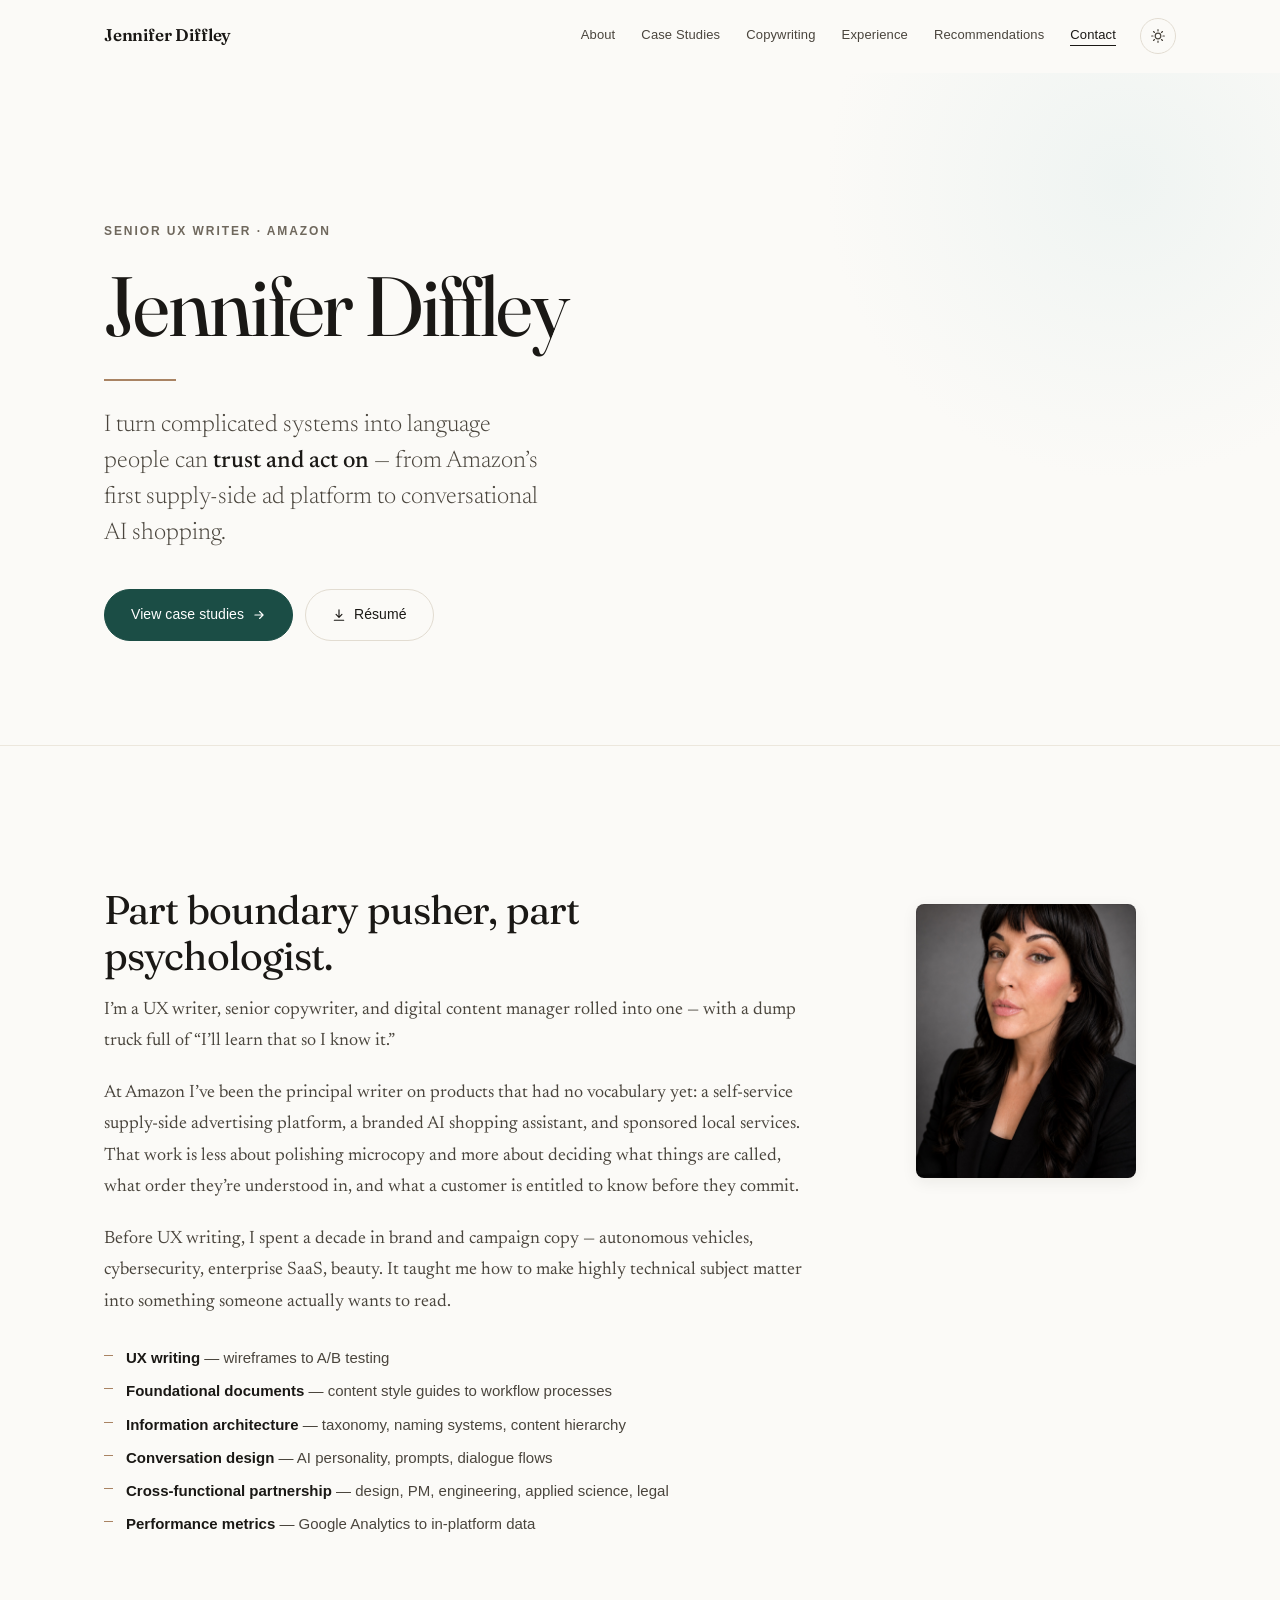
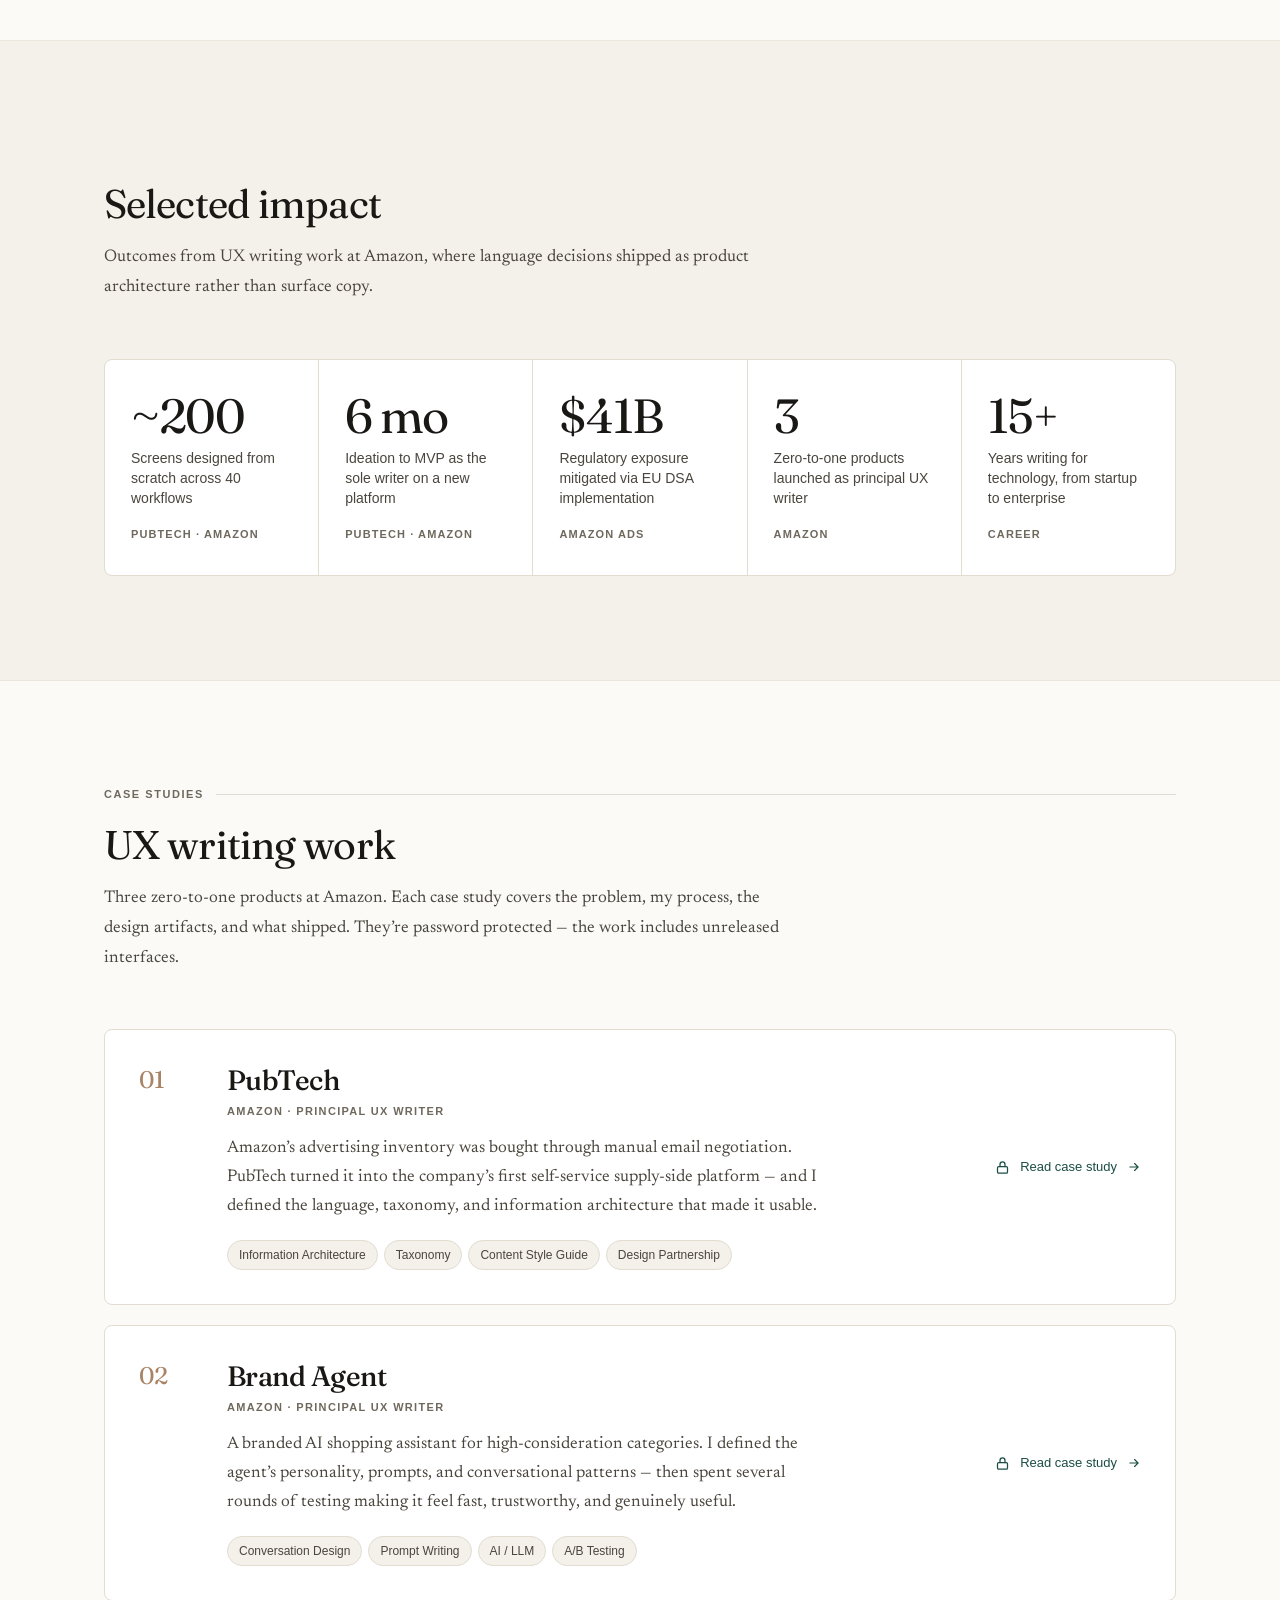
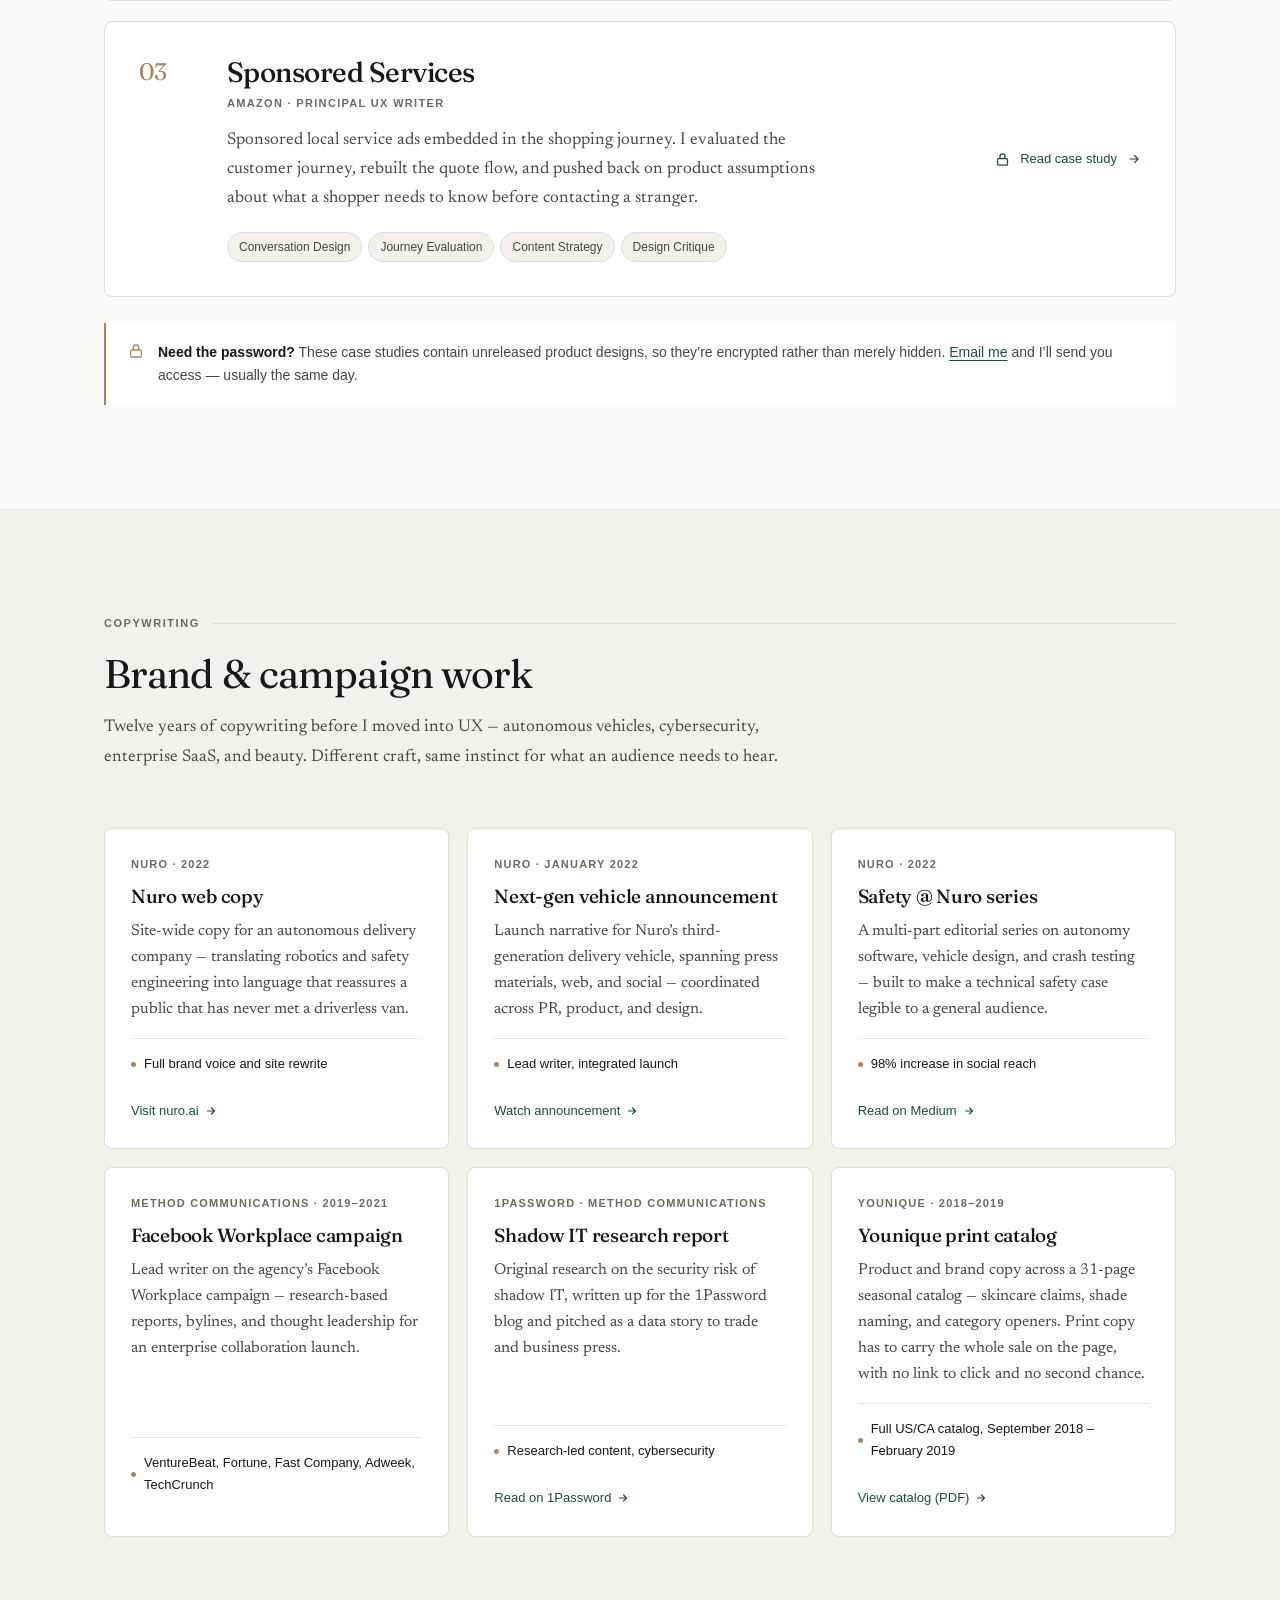
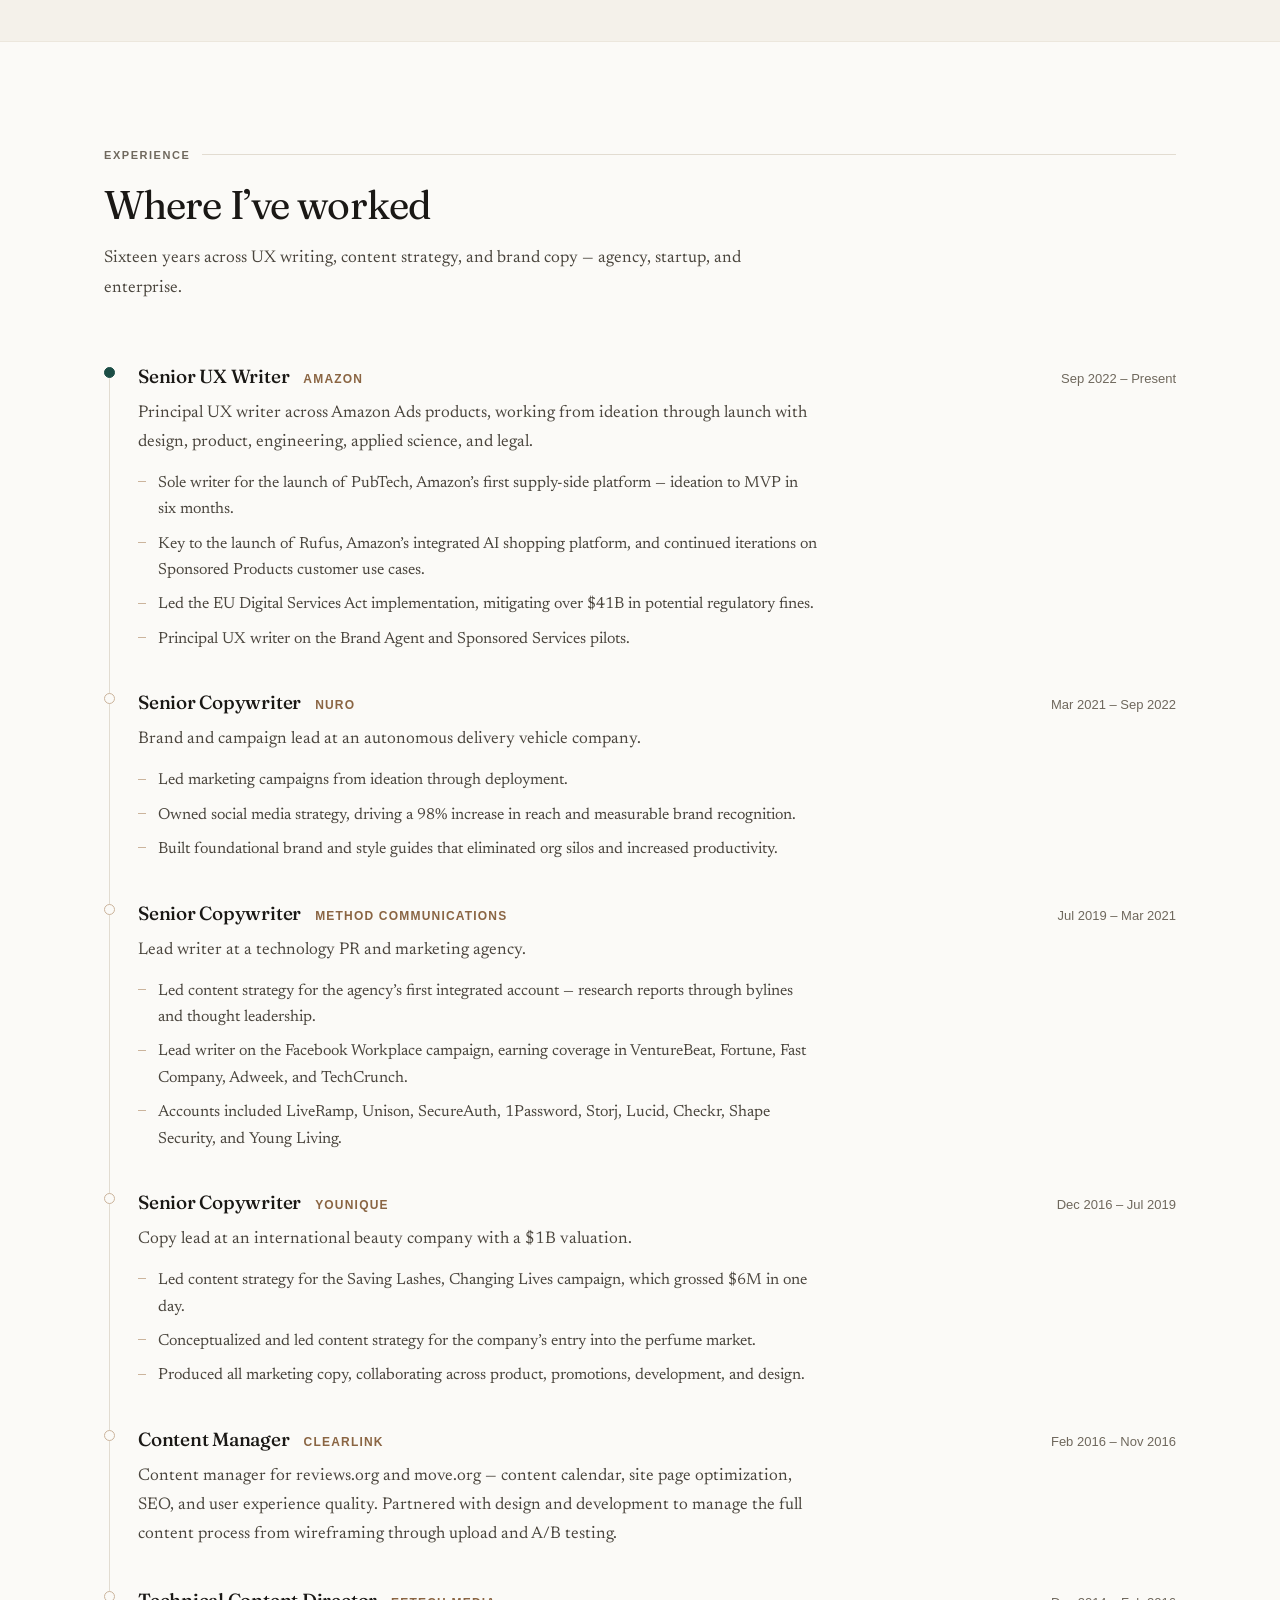
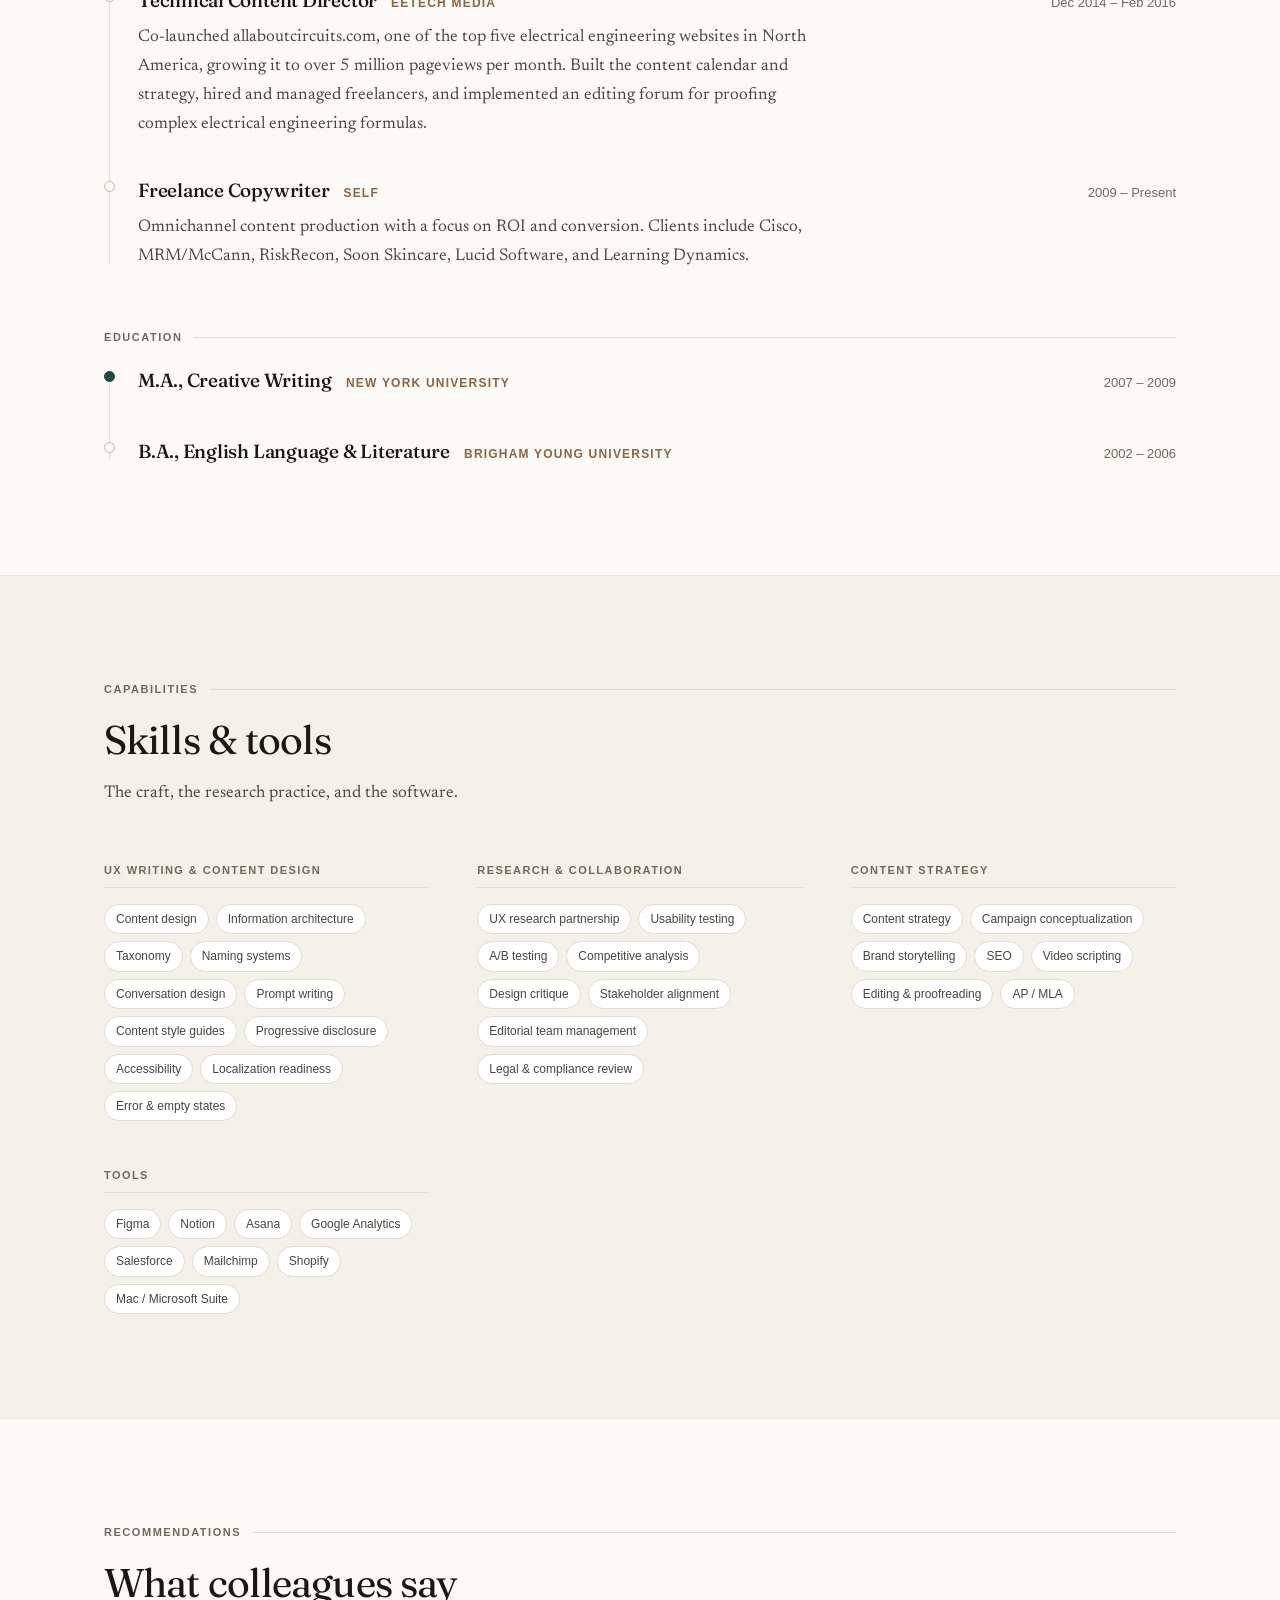
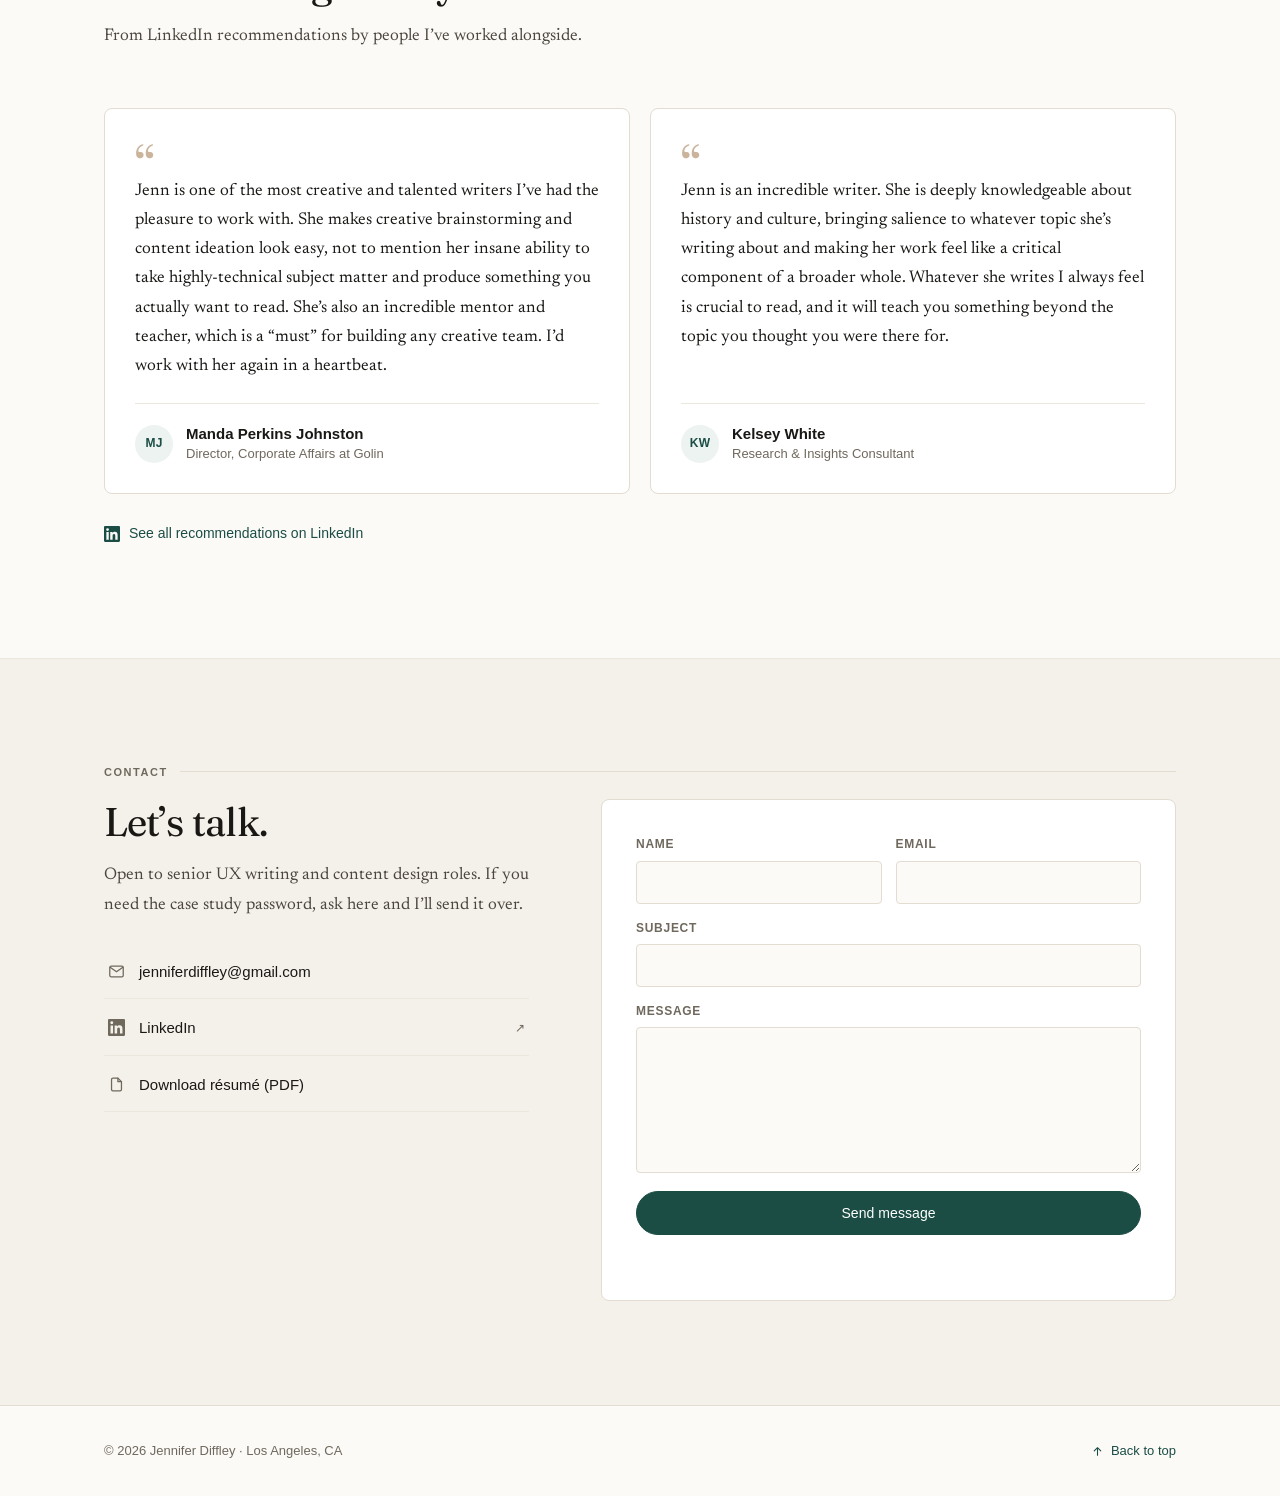
==== commit 9547f87c: "Qualify PubTech with Amazon in the impact stats PubTech is an internal product name that means nothi" ====
--- a/index.html
+++ b/index.html
@@ -209,12 +209,12 @@
       <div class="stat">
         <span class="stat-number" data-target="200" data-prefix="~">~200</span>
         <span class="stat-label">Screens designed from scratch across 40 workflows</span>
-        <span class="stat-context">PubTech</span>
+        <span class="stat-context">PubTech · Amazon</span>
       </div>
       <div class="stat">
         <span class="stat-number" data-target="6" data-suffix=" mo">6 mo</span>
         <span class="stat-label">Ideation to MVP as the sole writer on a new platform</span>
-        <span class="stat-context">PubTech</span>
+        <span class="stat-context">PubTech · Amazon</span>
       </div>
       <div class="stat">
         <span class="stat-number" data-target="41" data-prefix="$" data-suffix="B">$41B</span>
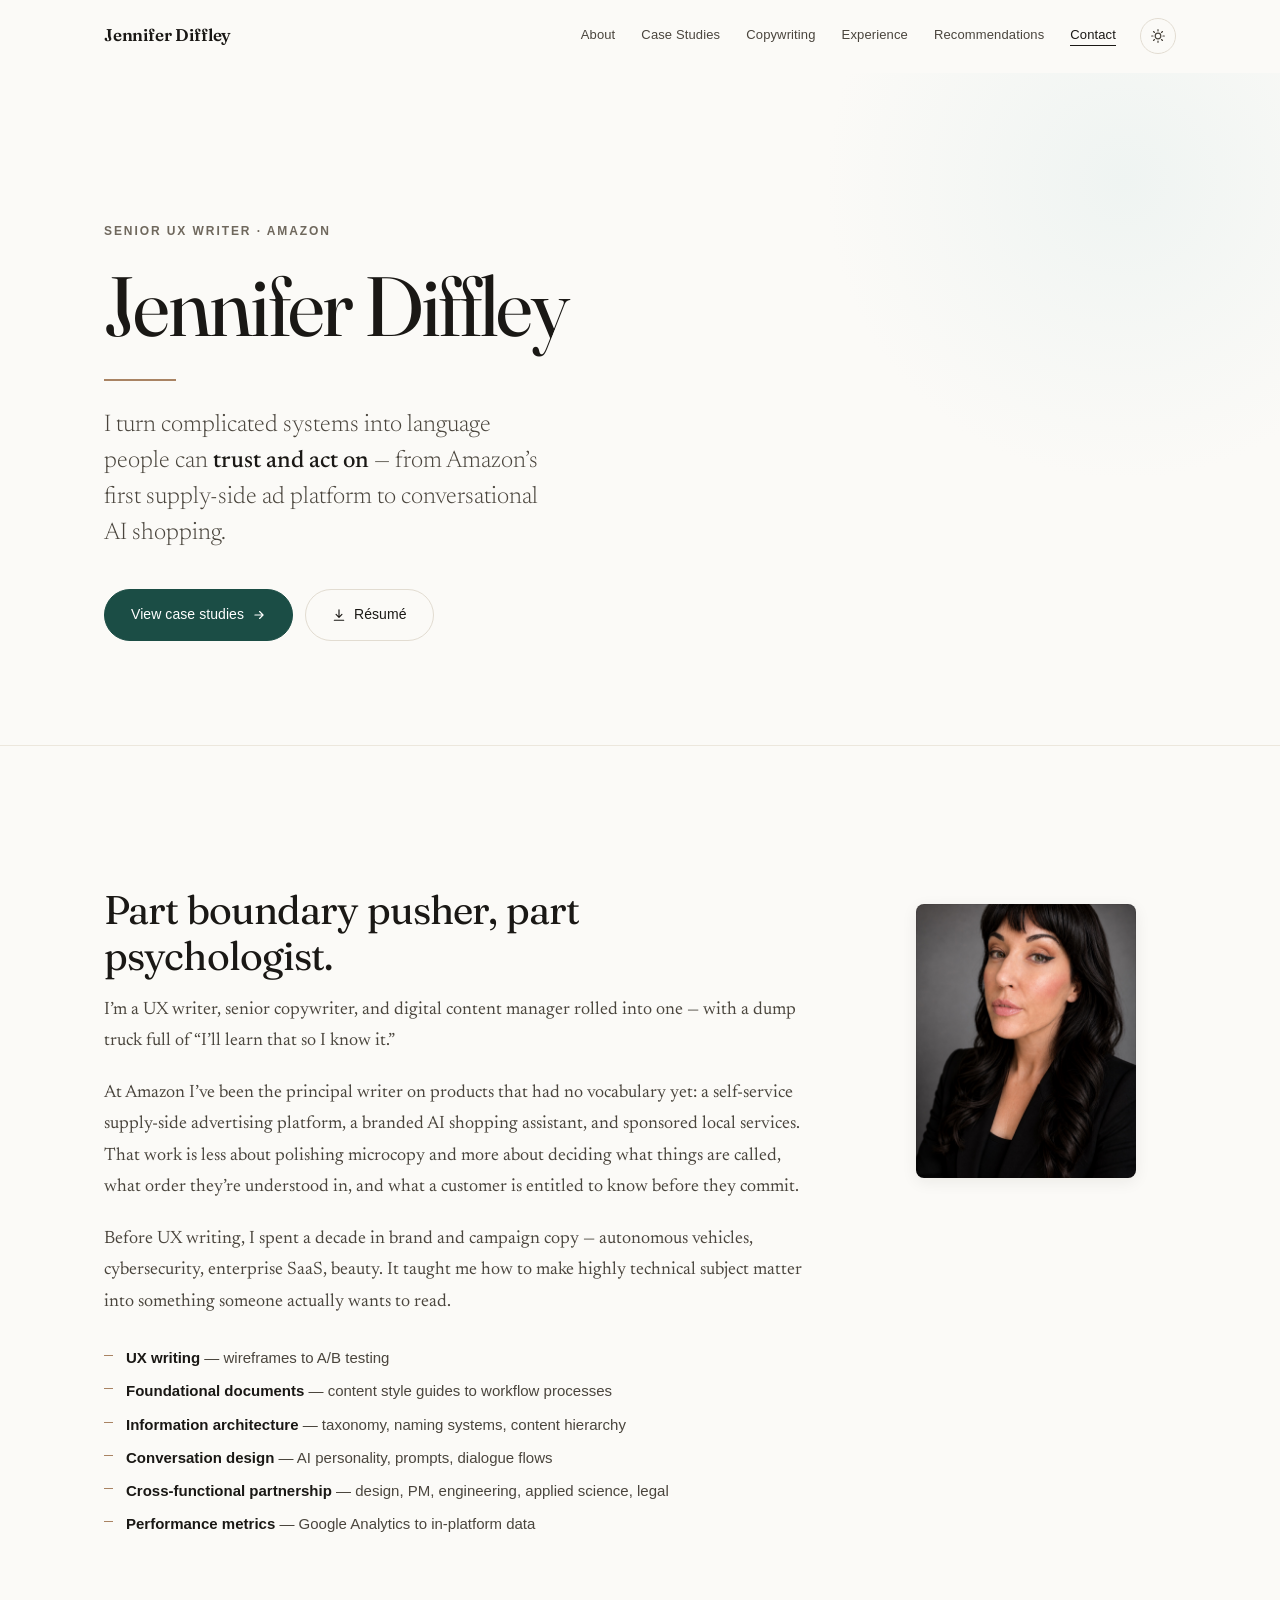
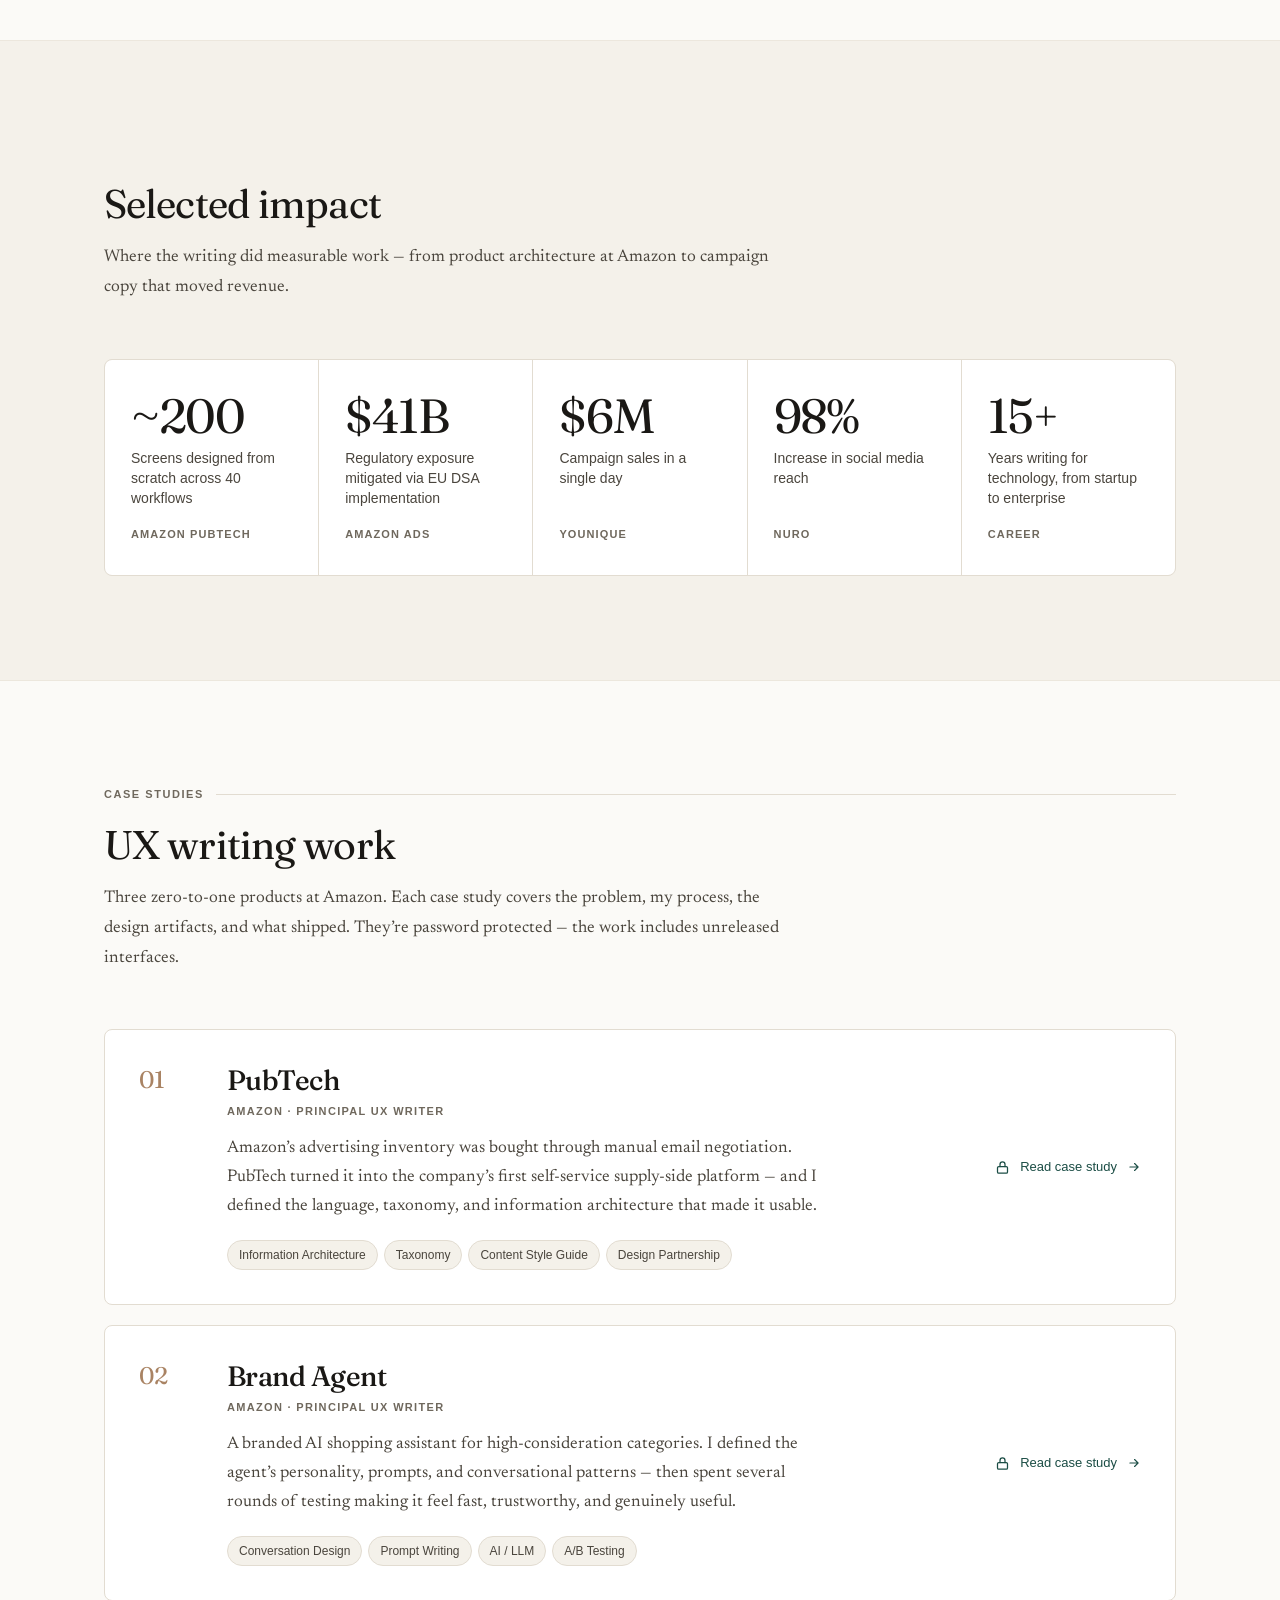
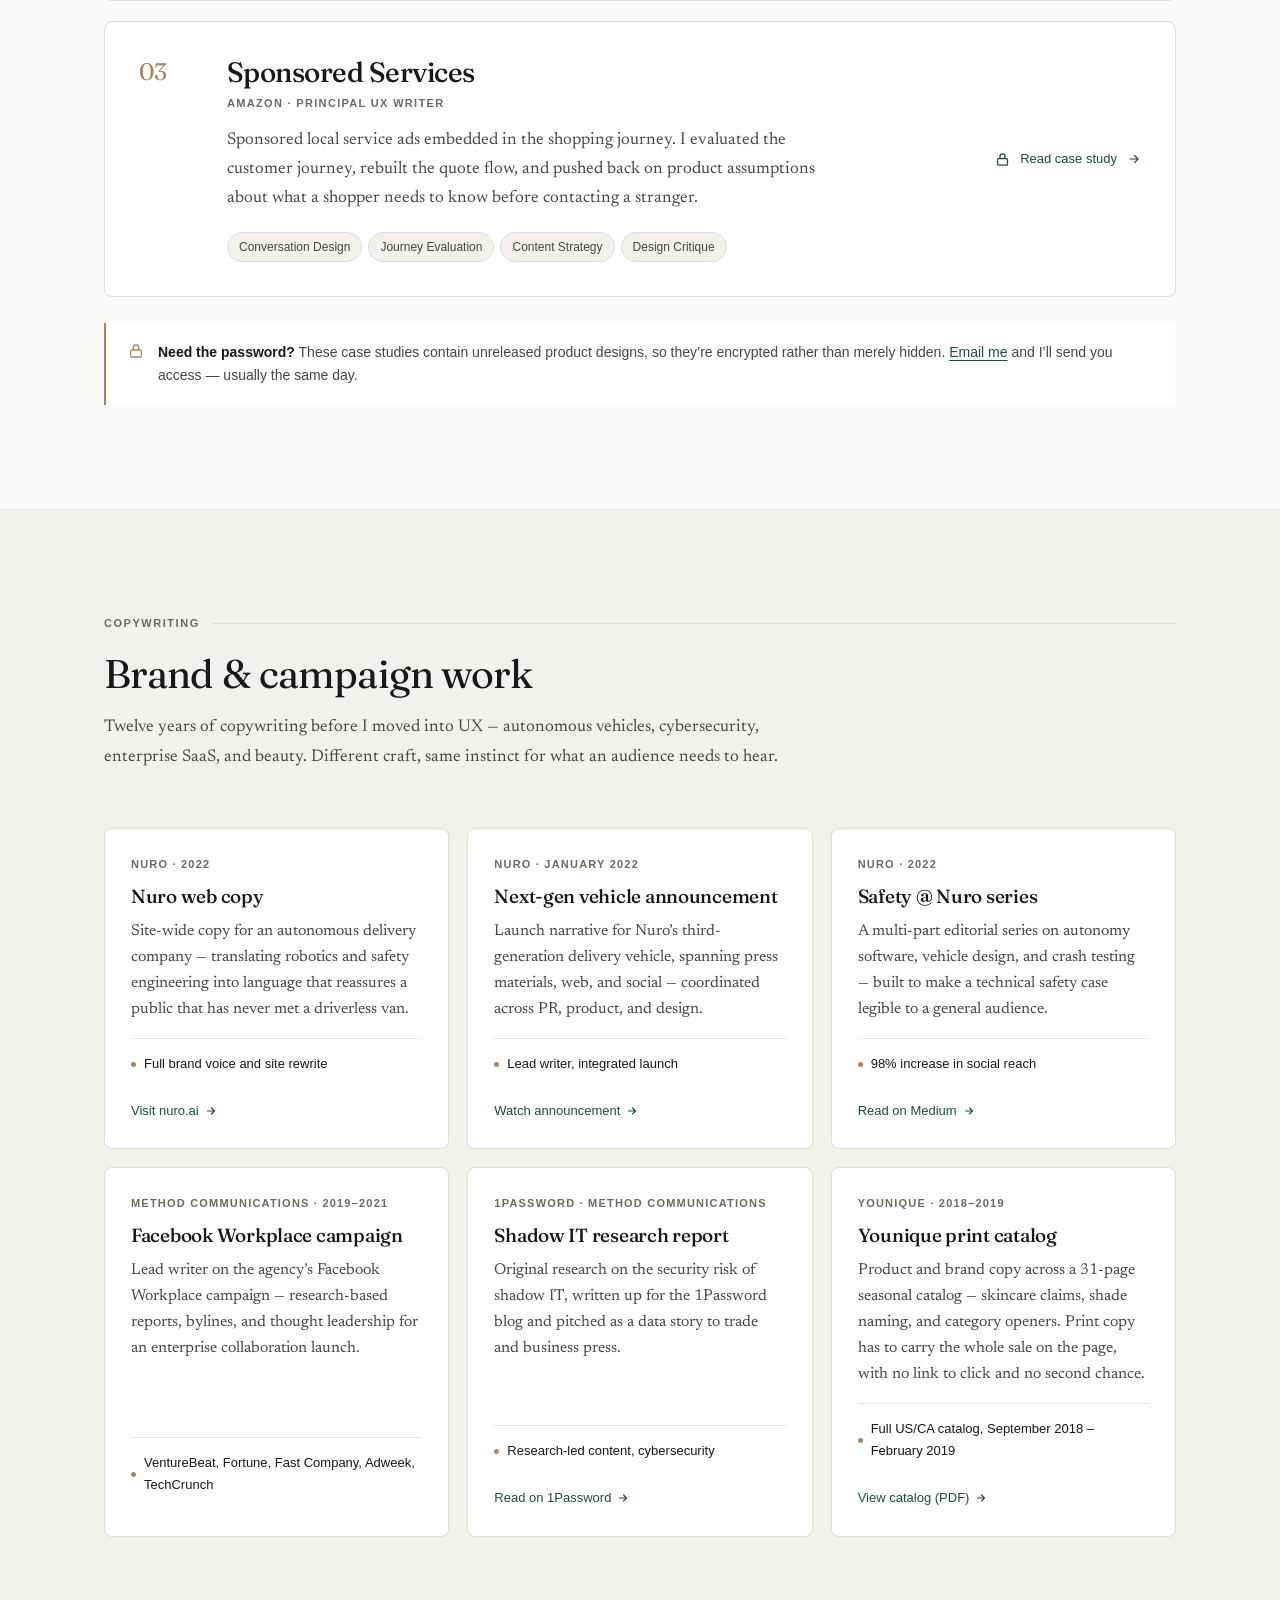
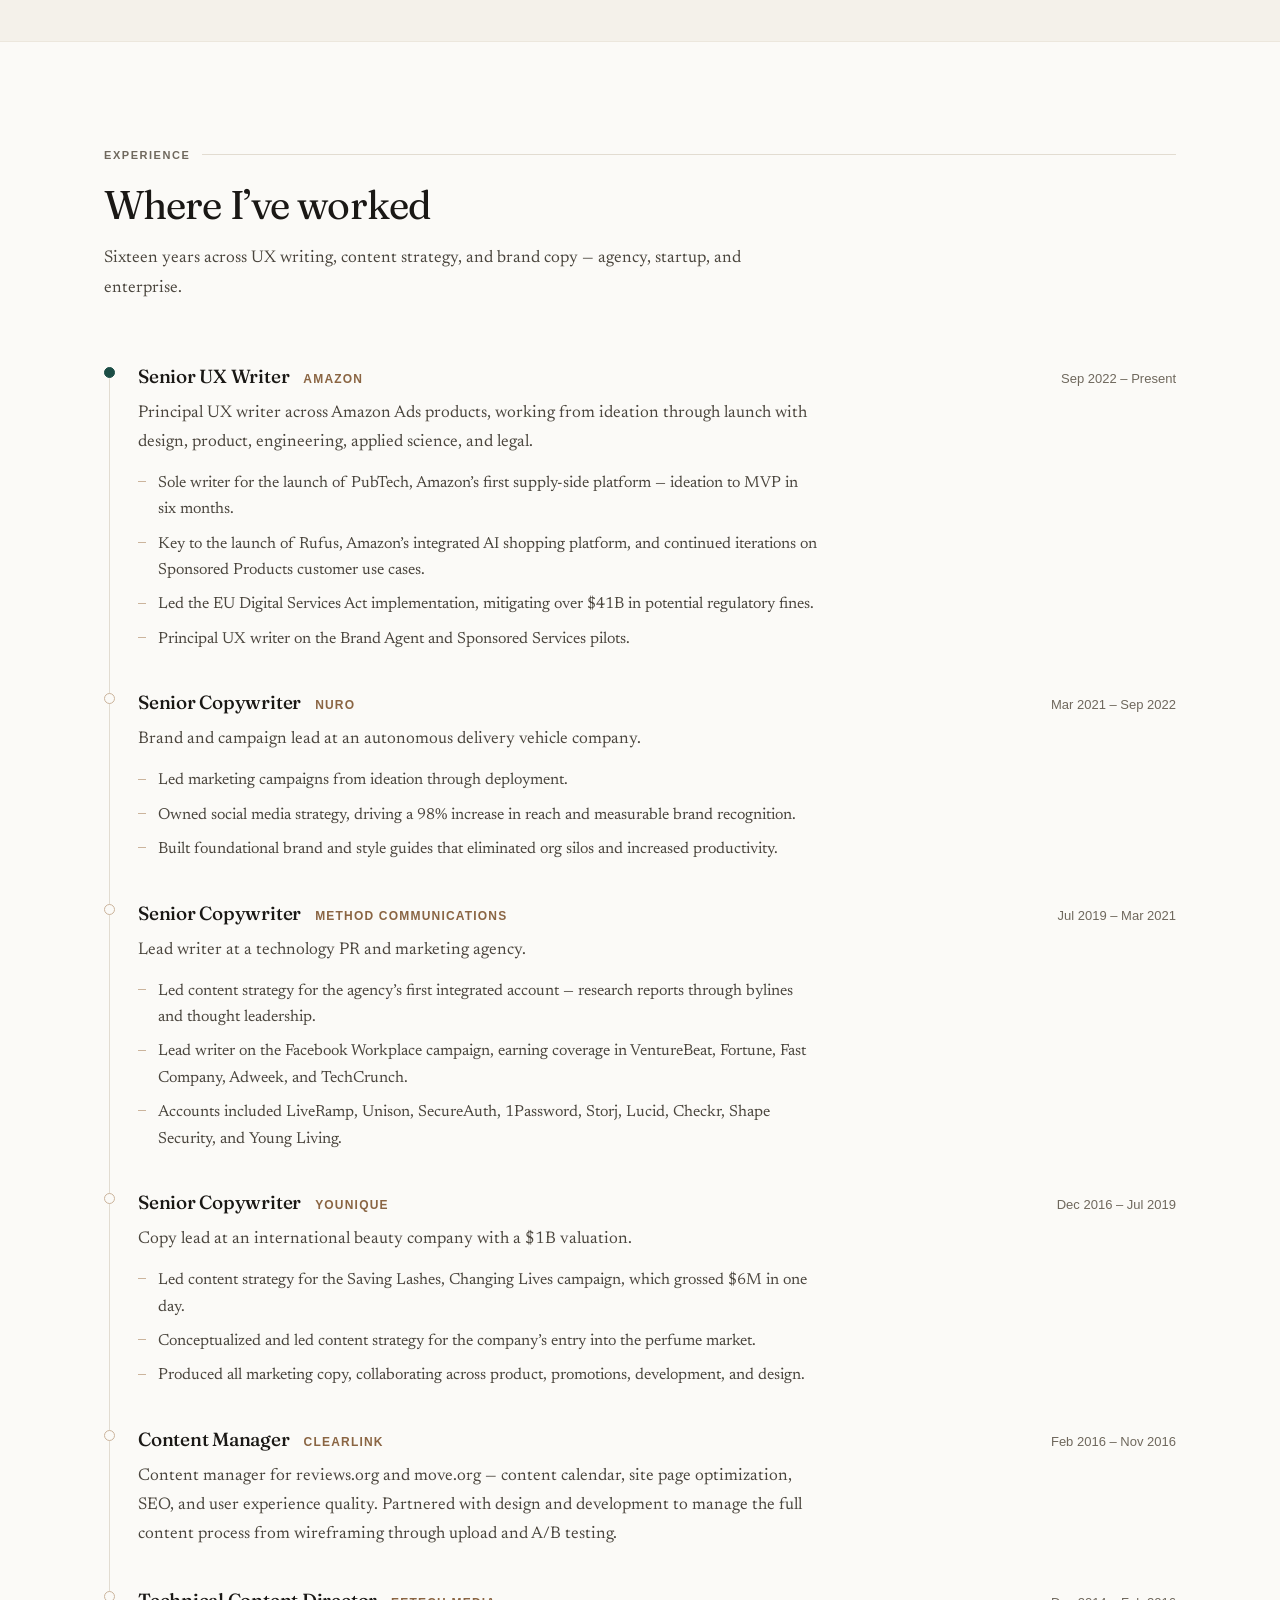
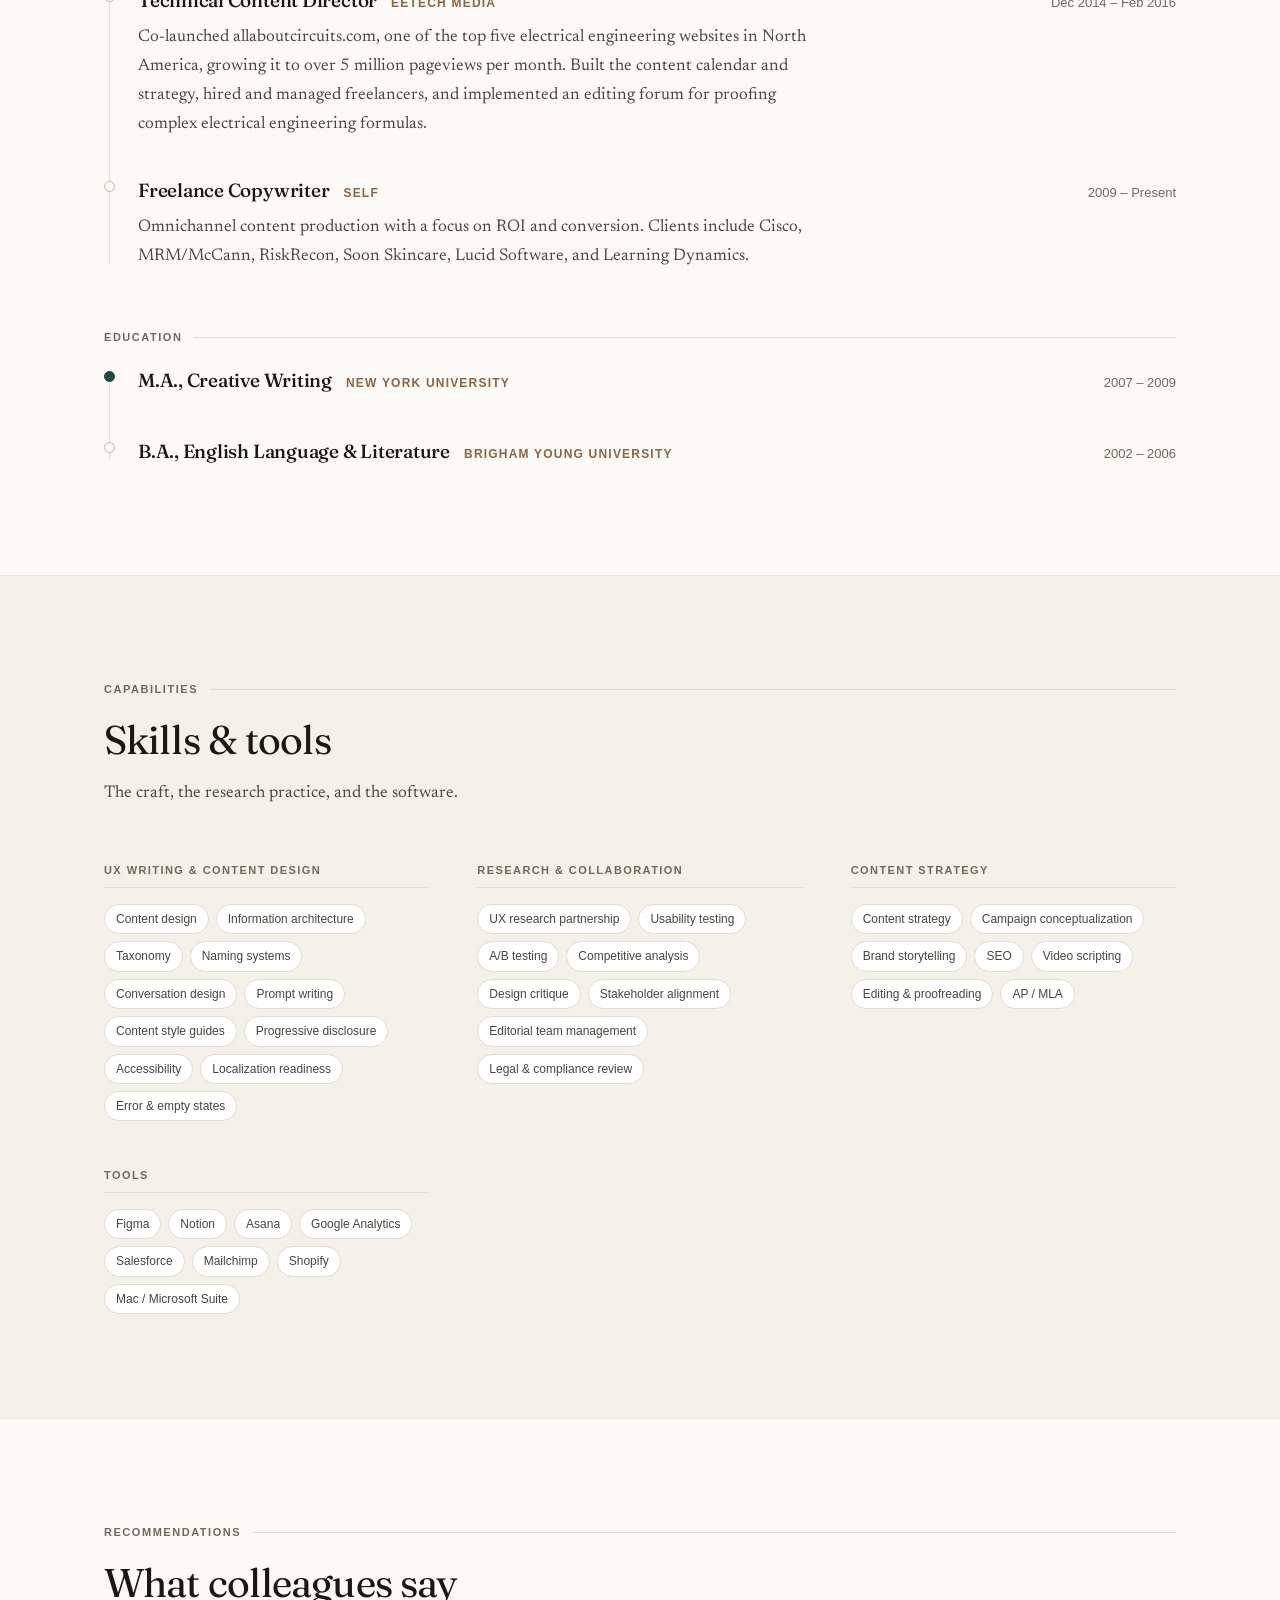
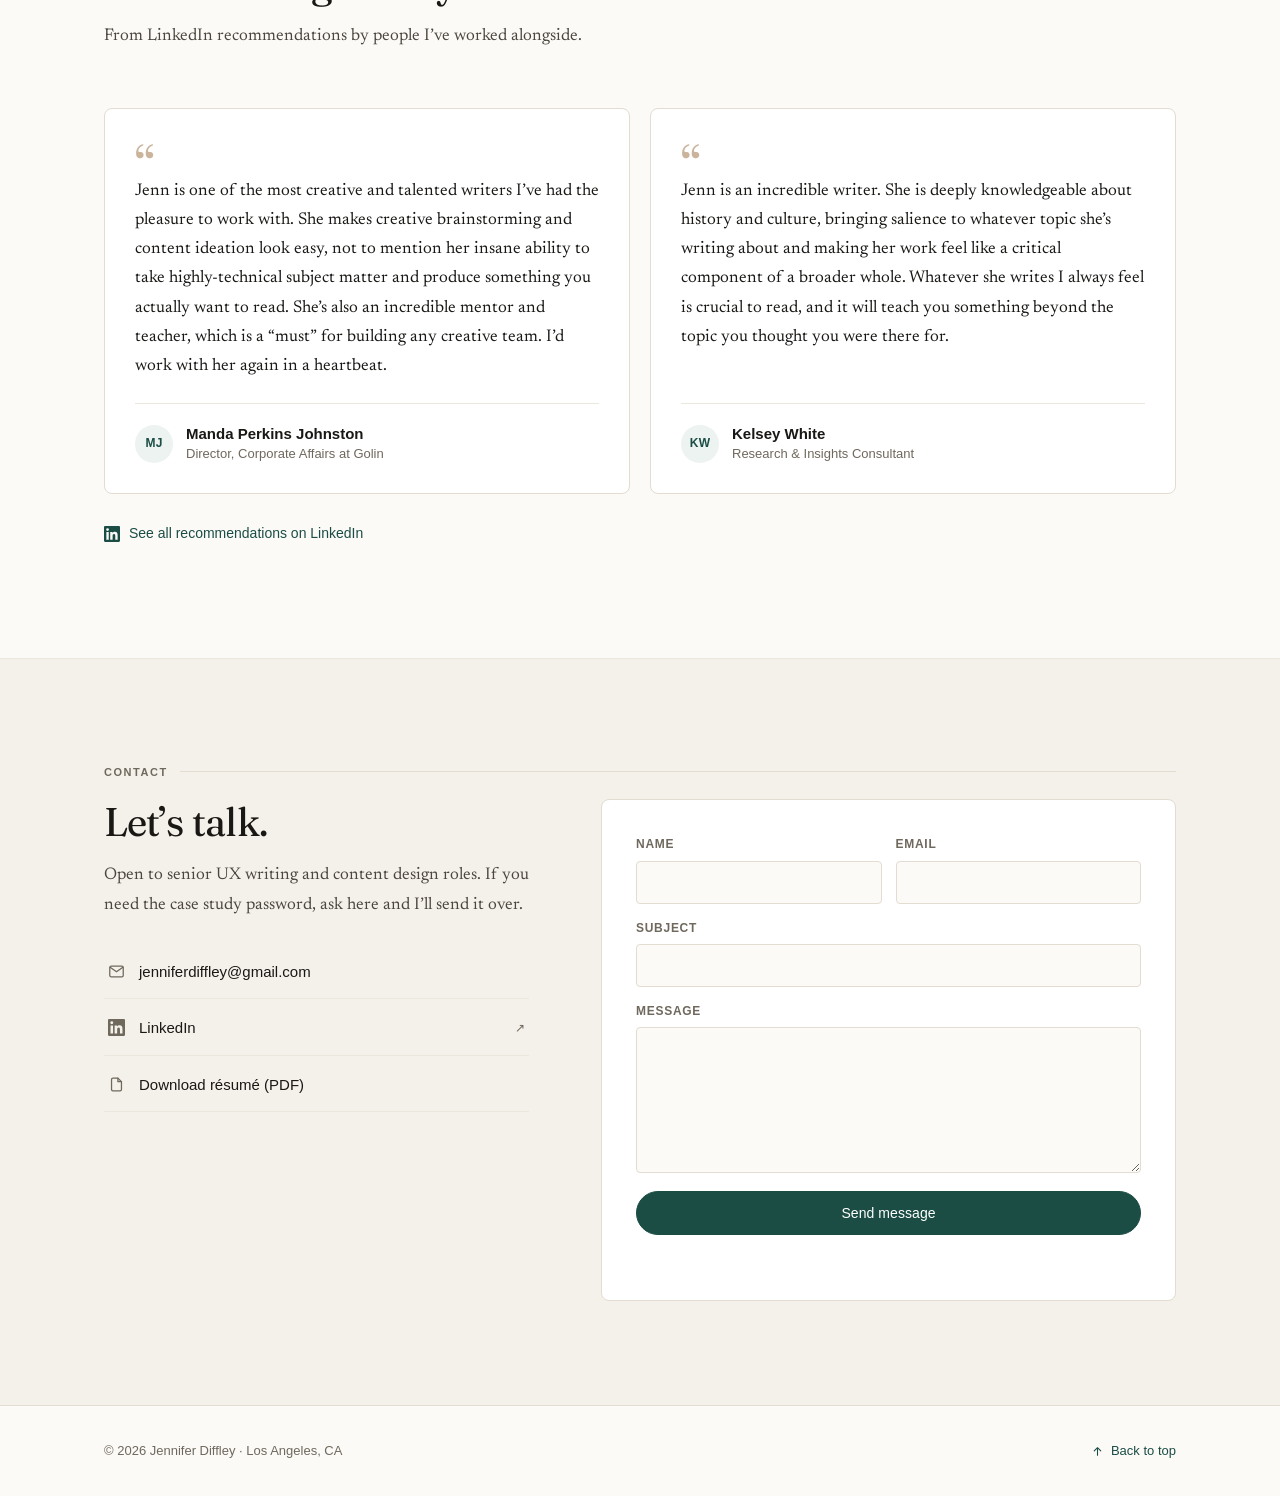
==== commit 98f796b5: "Rebalance impact stats across employers Four of five stats were Amazon, which undersold the range th" ====
--- a/index.html
+++ b/index.html
@@ -201,31 +201,35 @@
     <p class="eyebrow reveal">By the numbers</p>
     <h2 class="section-title reveal">Selected impact</h2>
     <p class="section-intro reveal">
-      Outcomes from UX writing work at Amazon, where language decisions shipped as product
-      architecture rather than surface copy.
+      Where the writing did measurable work — from product architecture at Amazon to
+      campaign copy that moved revenue.
     </p>
 
     <div class="stats-grid reveal">
       <div class="stat">
         <span class="stat-number" data-target="200" data-prefix="~">~200</span>
         <span class="stat-label">Screens designed from scratch across 40 workflows</span>
-        <span class="stat-context">PubTech · Amazon</span>
-      </div>
-      <div class="stat">
-        <span class="stat-number" data-target="6" data-suffix=" mo">6 mo</span>
-        <span class="stat-label">Ideation to MVP as the sole writer on a new platform</span>
-        <span class="stat-context">PubTech · Amazon</span>
-      </div>
+        <span class="stat-context">Amazon PubTech</span>
+      </div>
+
       <div class="stat">
         <span class="stat-number" data-target="41" data-prefix="$" data-suffix="B">$41B</span>
         <span class="stat-label">Regulatory exposure mitigated via EU DSA implementation</span>
         <span class="stat-context">Amazon Ads</span>
       </div>
+
       <div class="stat">
-        <span class="stat-number" data-target="3" data-suffix="">3</span>
-        <span class="stat-label">Zero-to-one products launched as principal UX writer</span>
-        <span class="stat-context">Amazon</span>
-      </div>
+        <span class="stat-number" data-target="6" data-prefix="$" data-suffix="M">$6M</span>
+        <span class="stat-label">Campaign sales in a single day</span>
+        <span class="stat-context">Younique</span>
+      </div>
+
+      <div class="stat">
+        <span class="stat-number" data-target="98" data-suffix="%">98%</span>
+        <span class="stat-label">Increase in social media reach</span>
+        <span class="stat-context">Nuro</span>
+      </div>
+
       <div class="stat">
         <span class="stat-number" data-target="15" data-suffix="+">15+</span>
         <span class="stat-label">Years writing for technology, from startup to enterprise</span>
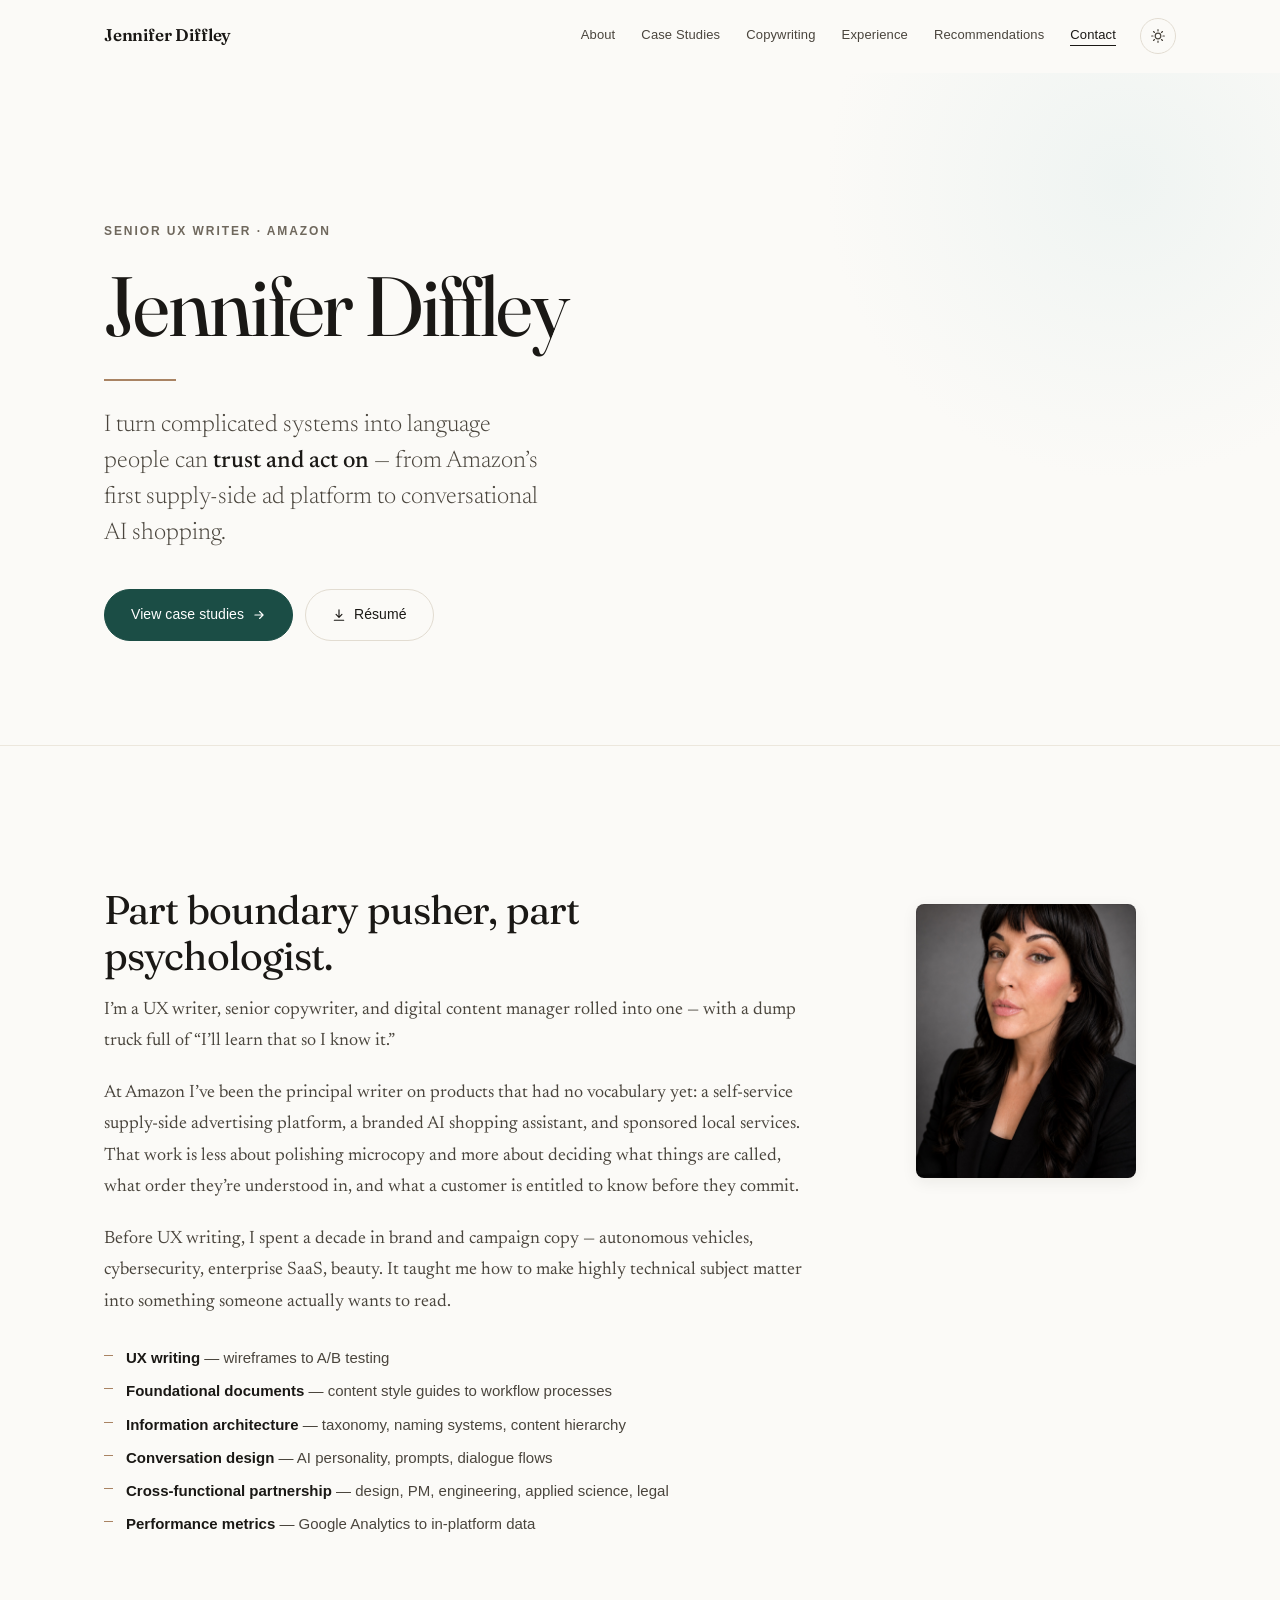
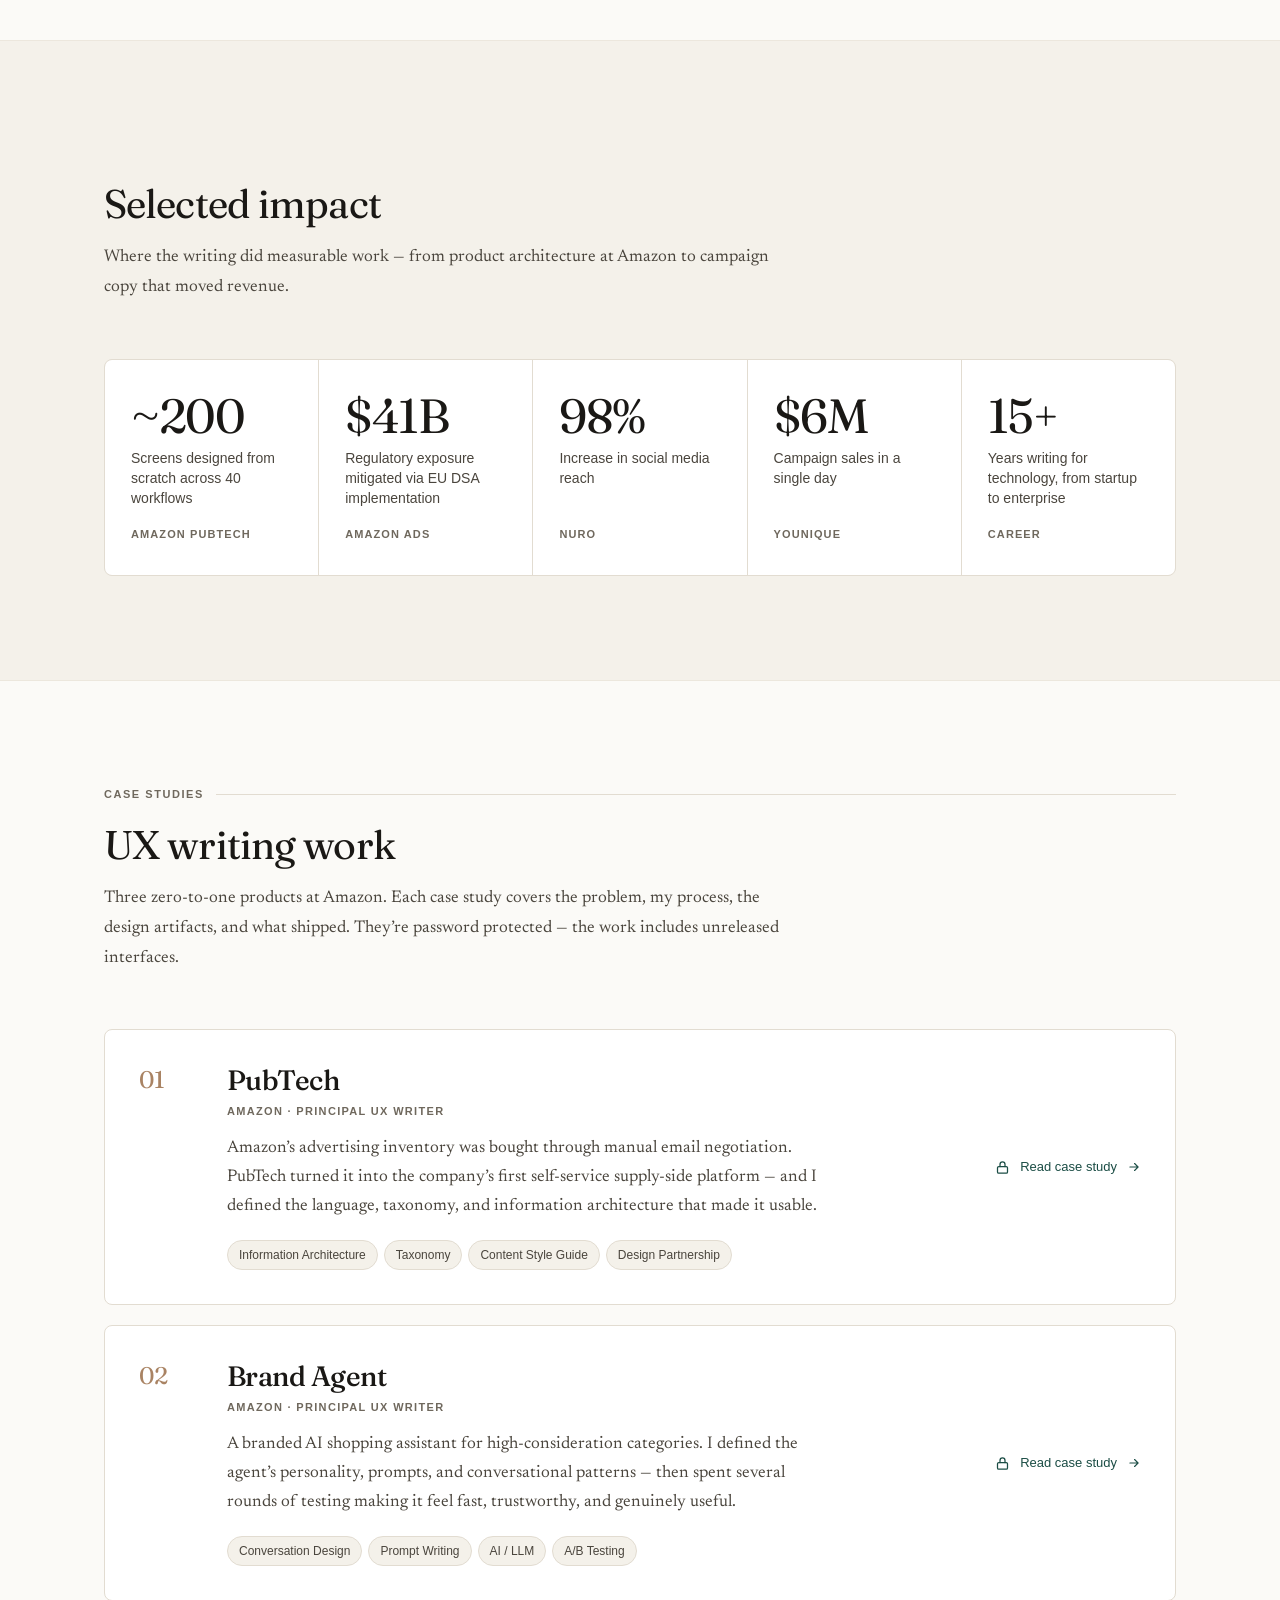
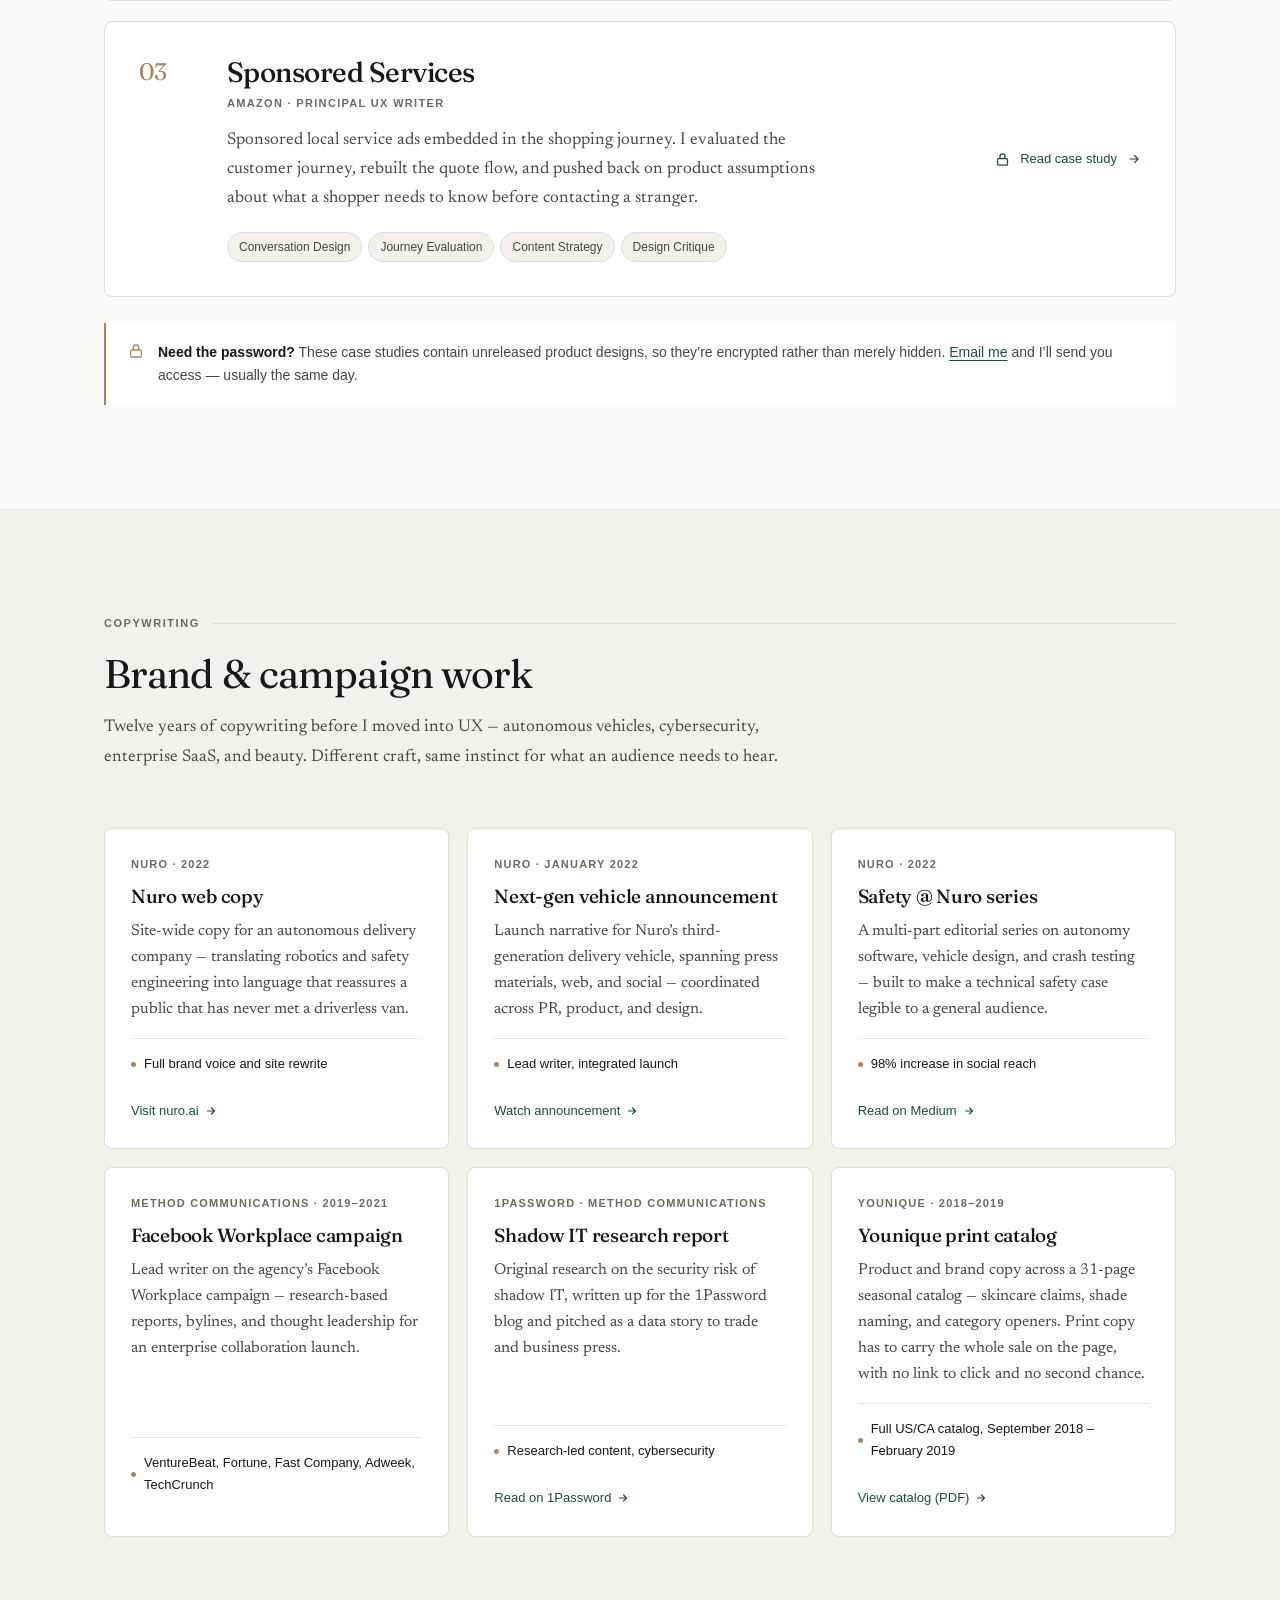
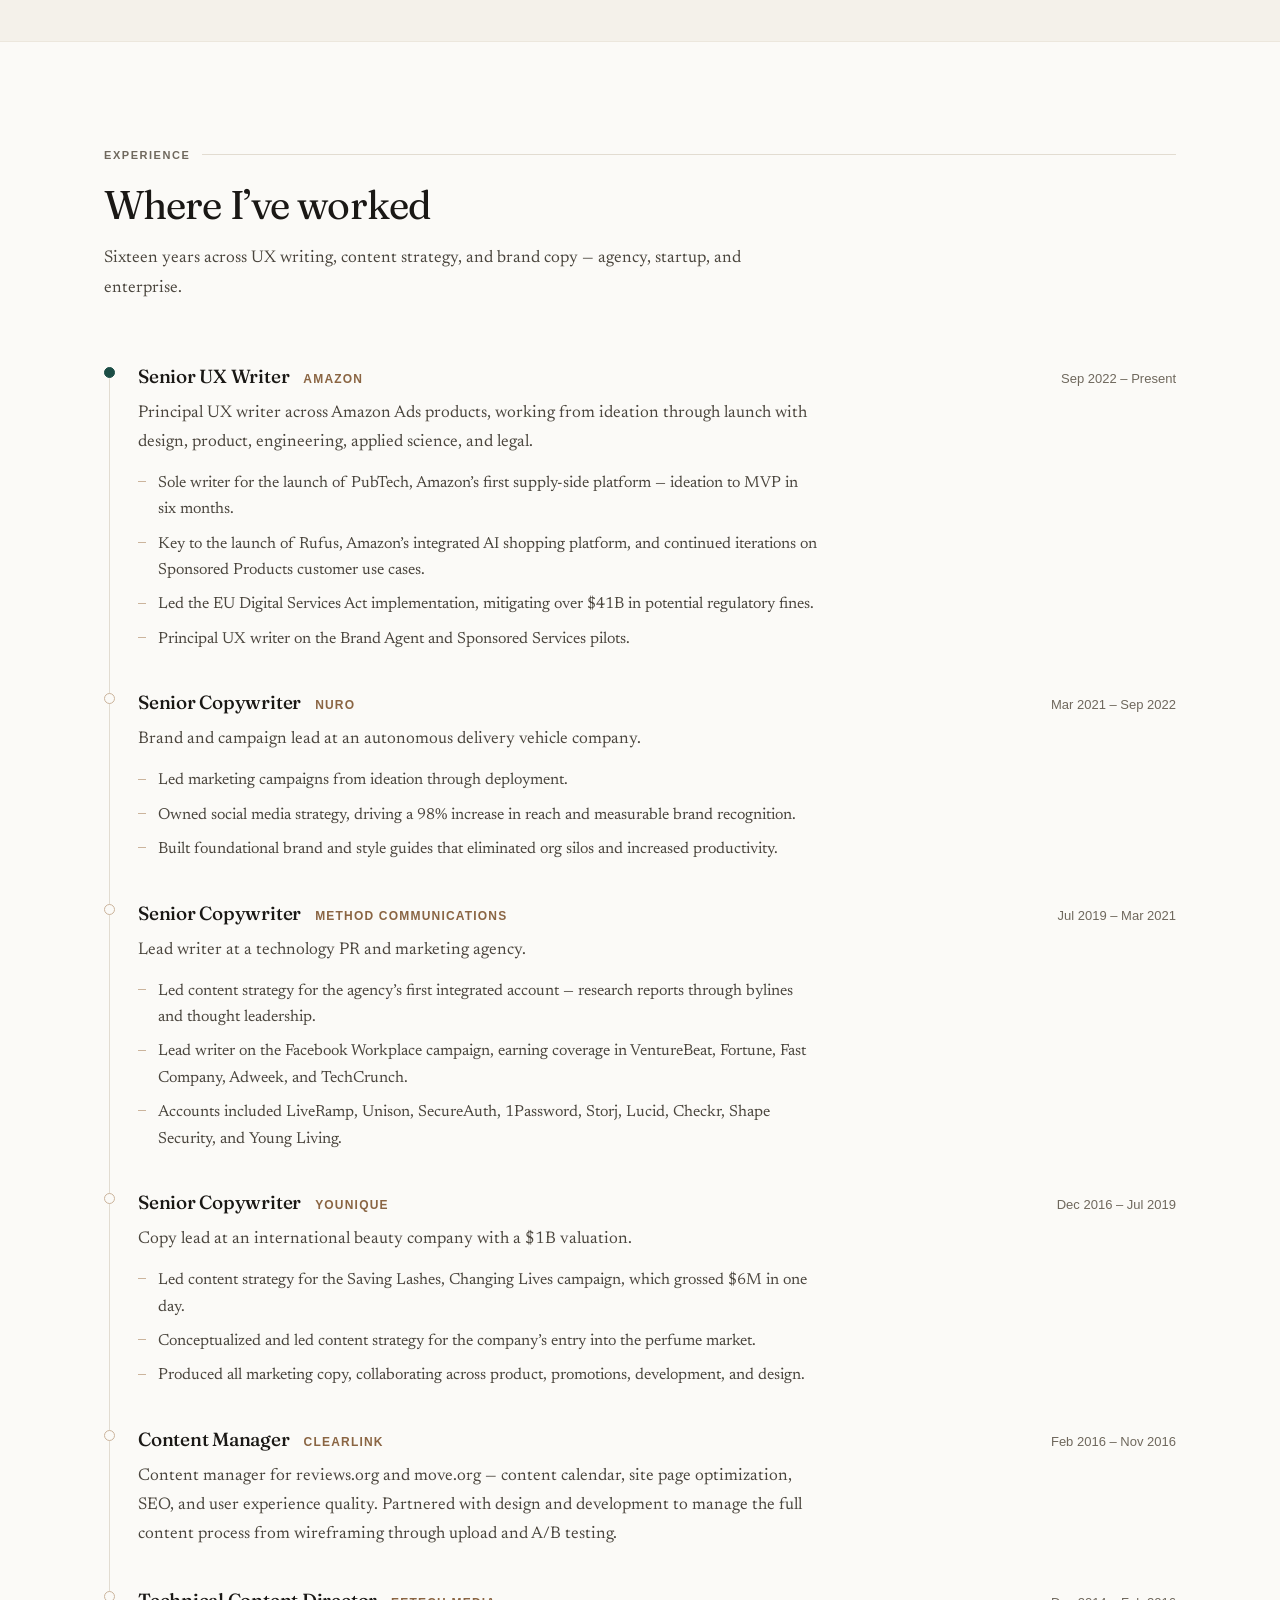
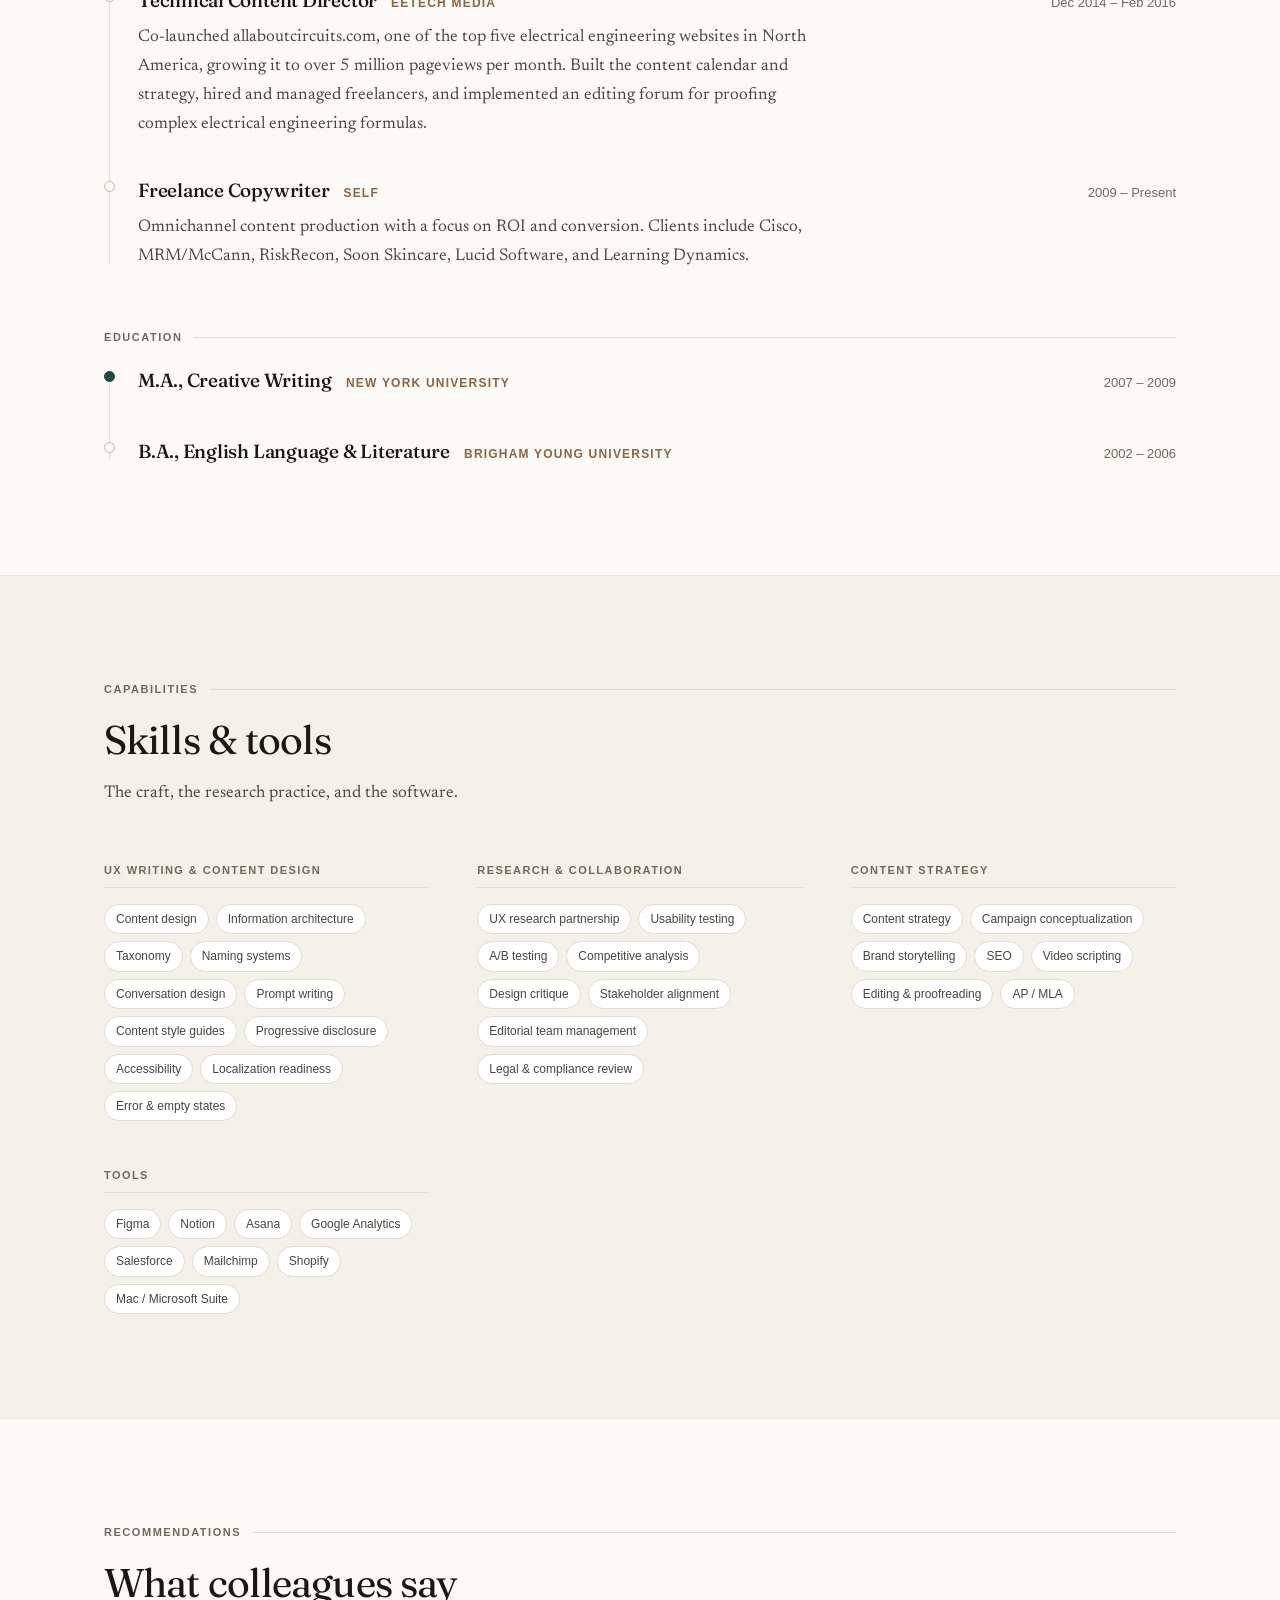
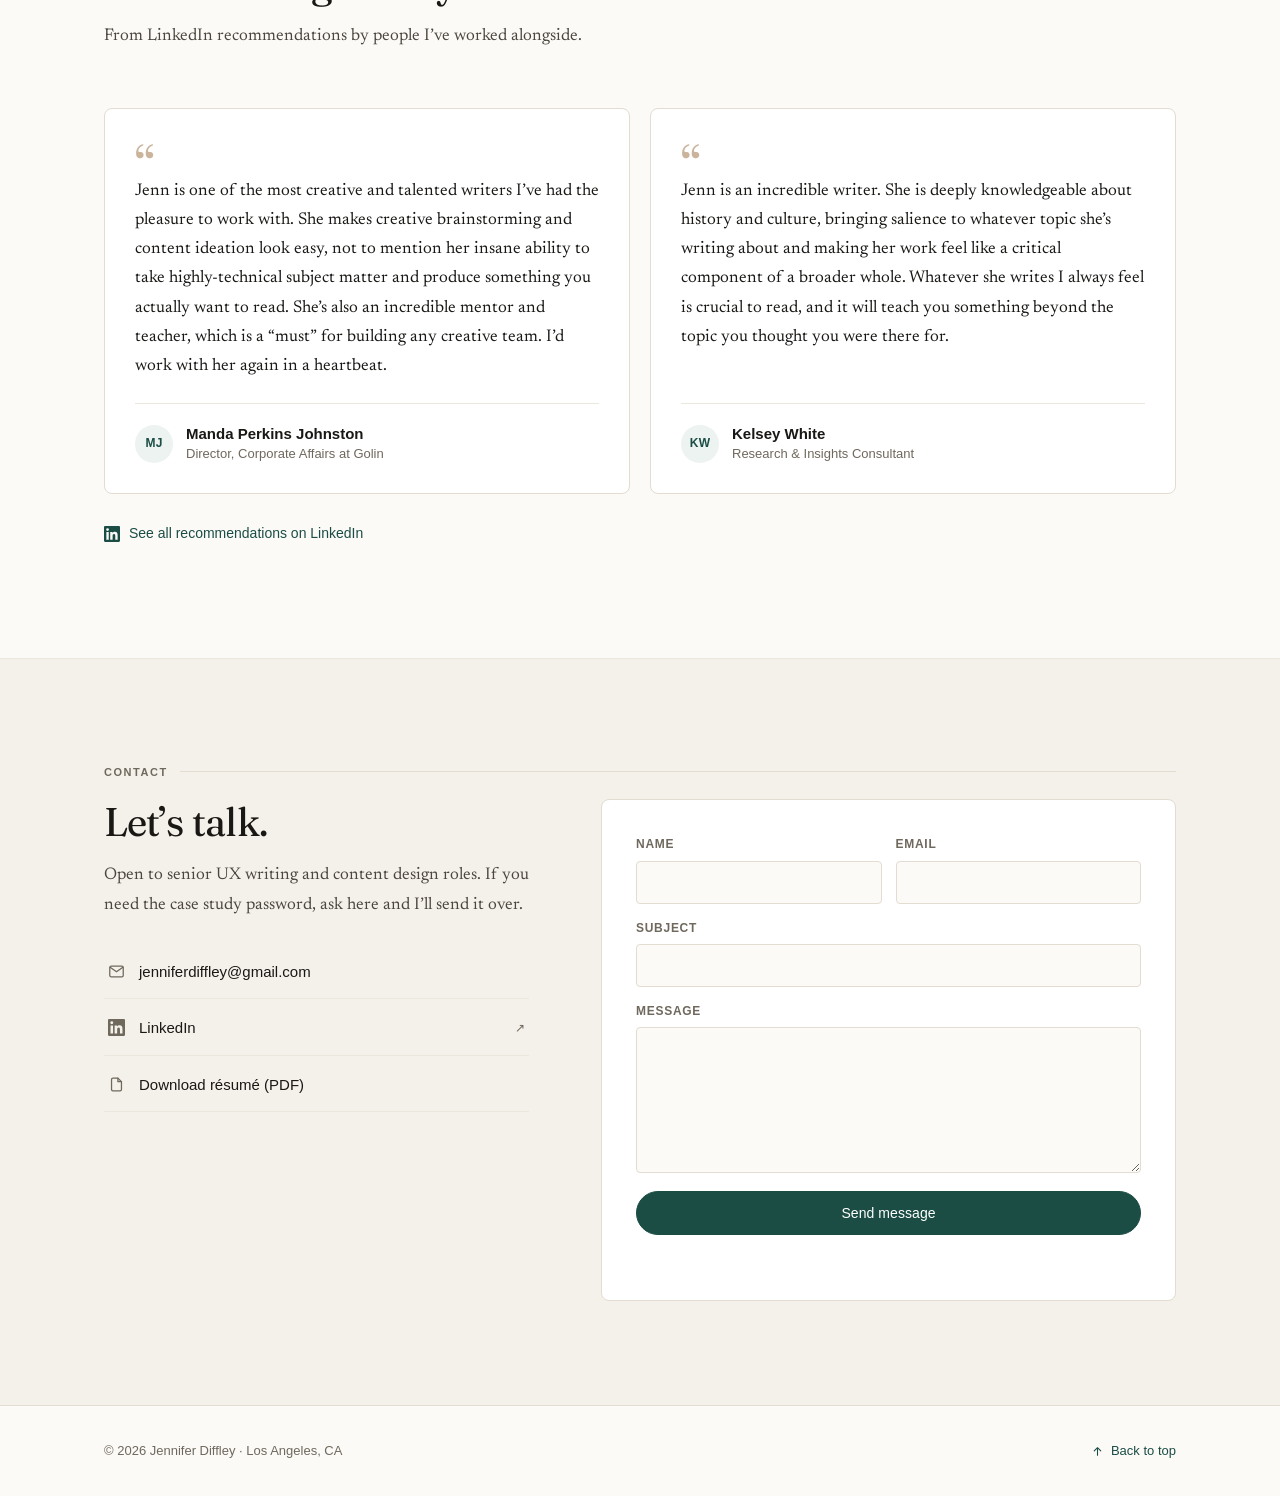
==== commit fe07859e: "Order impact stats reverse-chronologically Nuro (2021-22) now precedes Younique (2016-19), matching " ====
--- a/index.html
+++ b/index.html
@@ -219,15 +219,15 @@
       </div>
 
       <div class="stat">
+        <span class="stat-number" data-target="98" data-suffix="%">98%</span>
+        <span class="stat-label">Increase in social media reach</span>
+        <span class="stat-context">Nuro</span>
+      </div>
+
+      <div class="stat">
         <span class="stat-number" data-target="6" data-prefix="$" data-suffix="M">$6M</span>
         <span class="stat-label">Campaign sales in a single day</span>
         <span class="stat-context">Younique</span>
-      </div>
-
-      <div class="stat">
-        <span class="stat-number" data-target="98" data-suffix="%">98%</span>
-        <span class="stat-label">Increase in social media reach</span>
-        <span class="stat-context">Nuro</span>
       </div>
 
       <div class="stat">
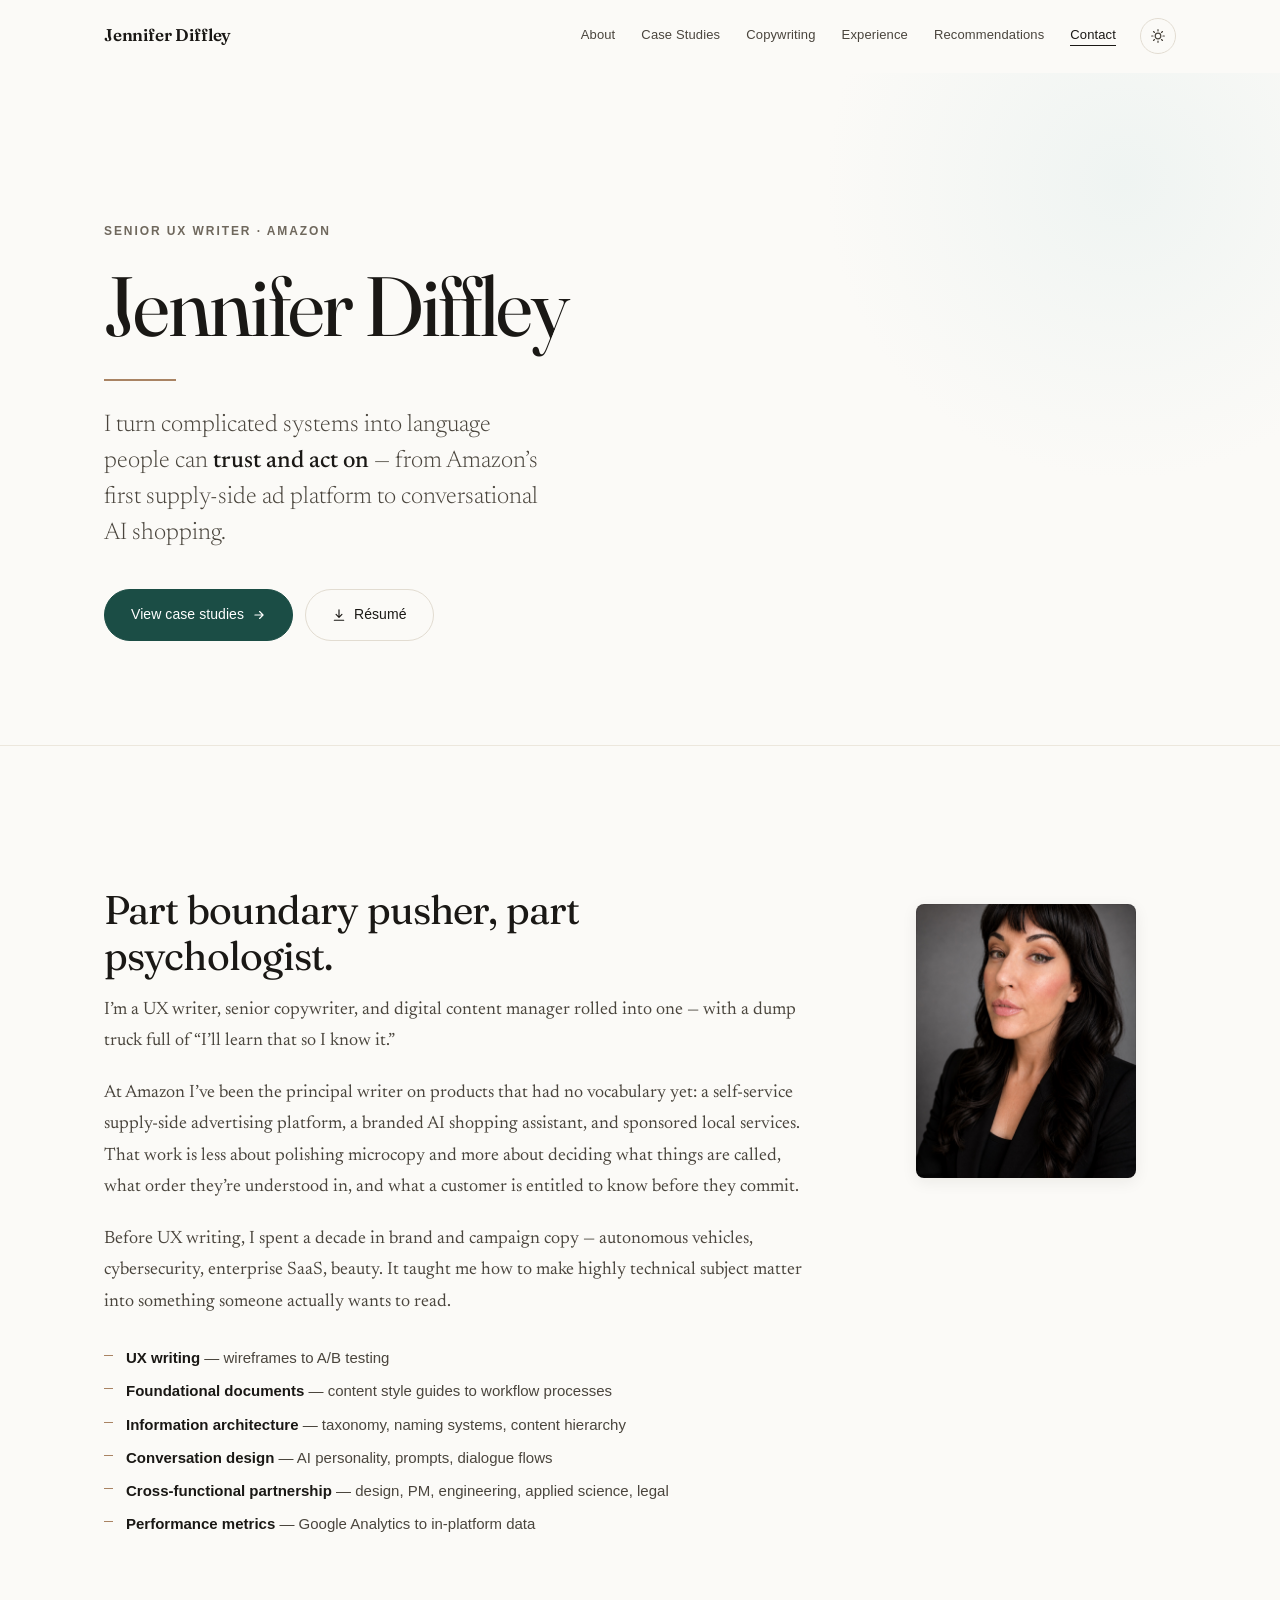
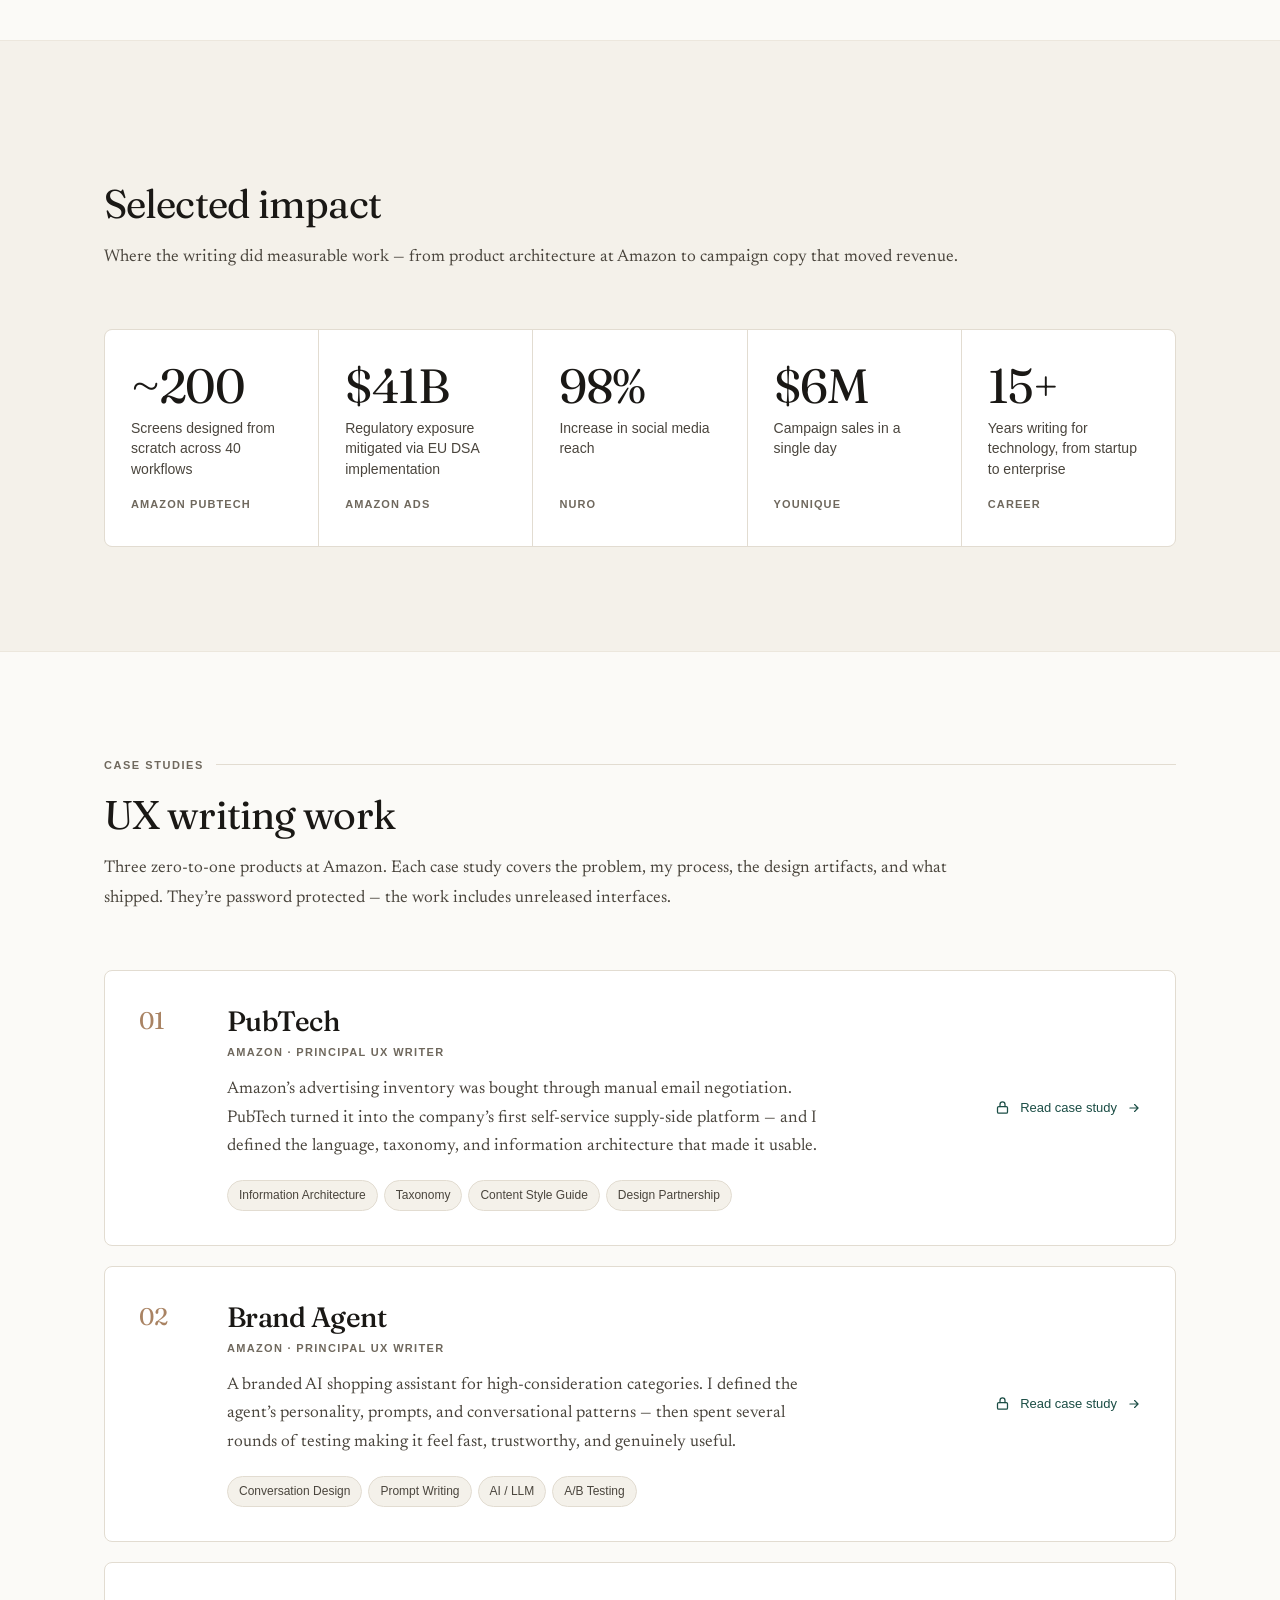
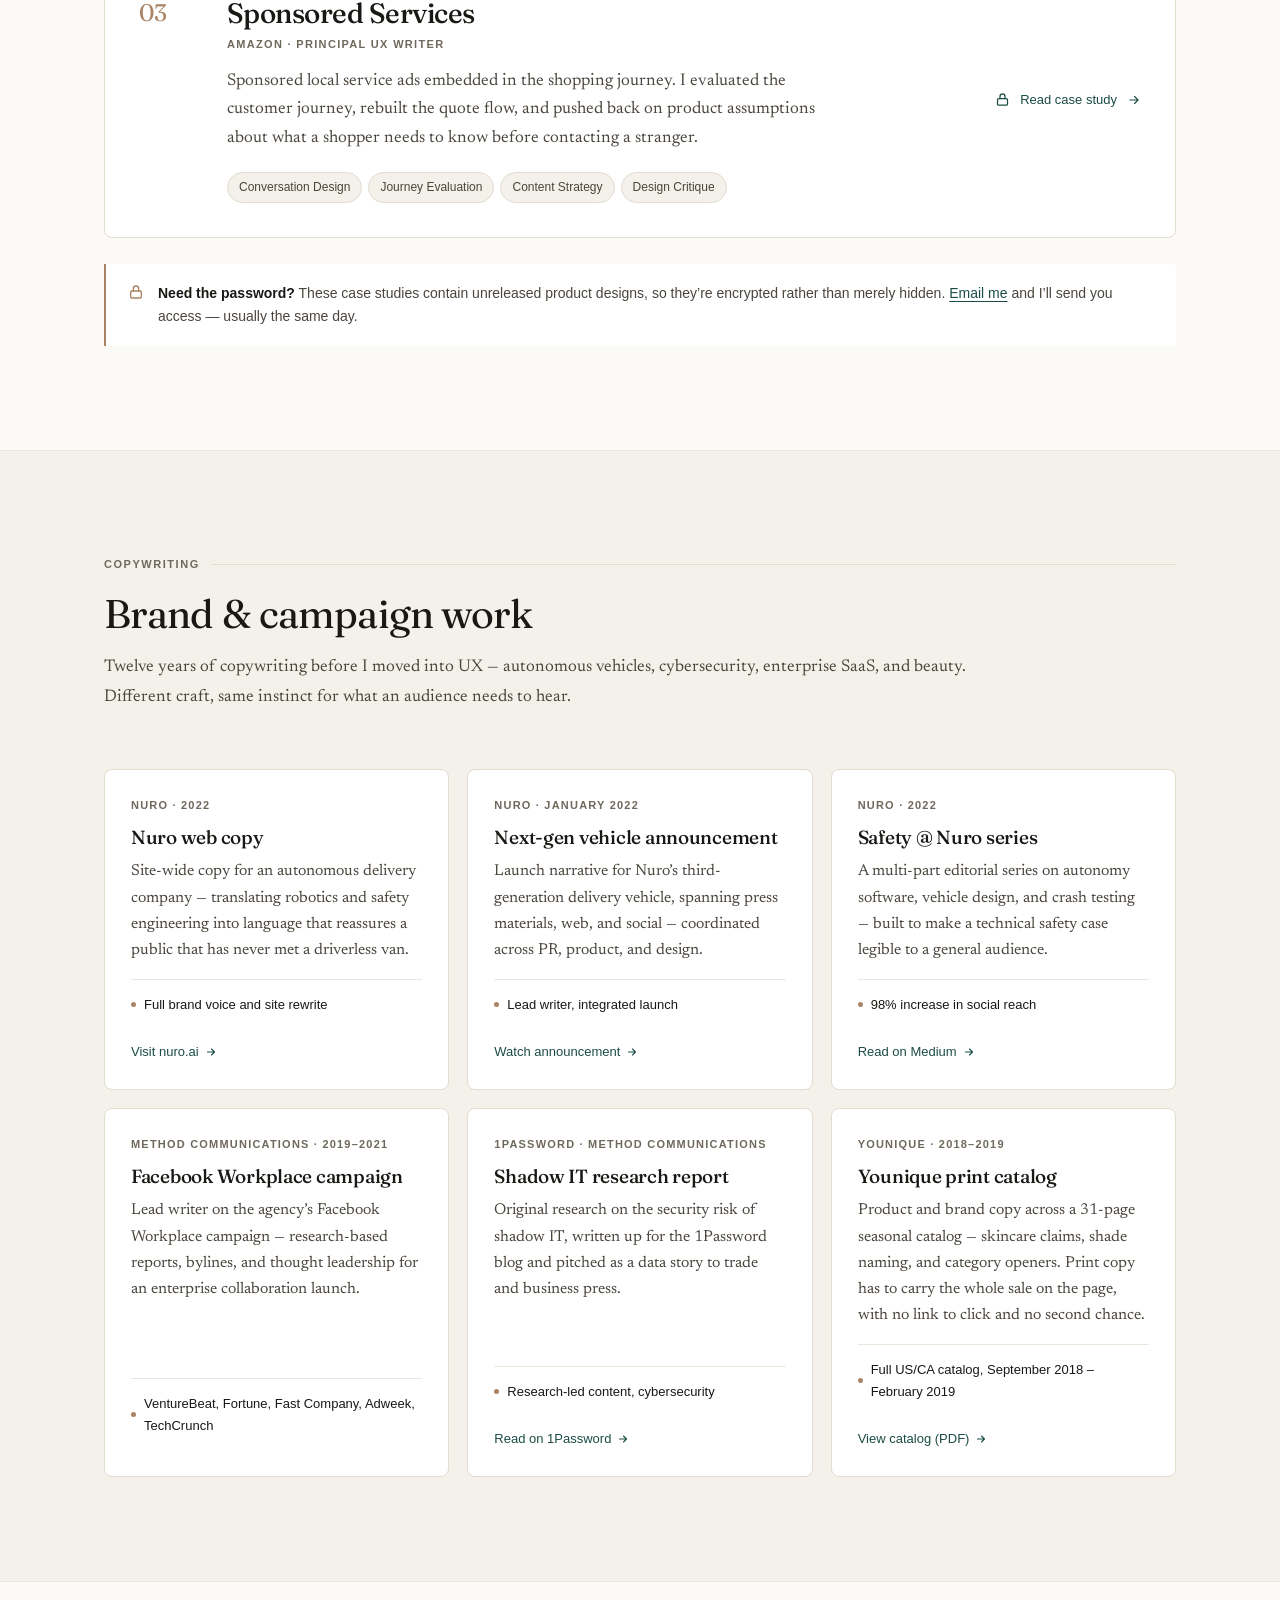
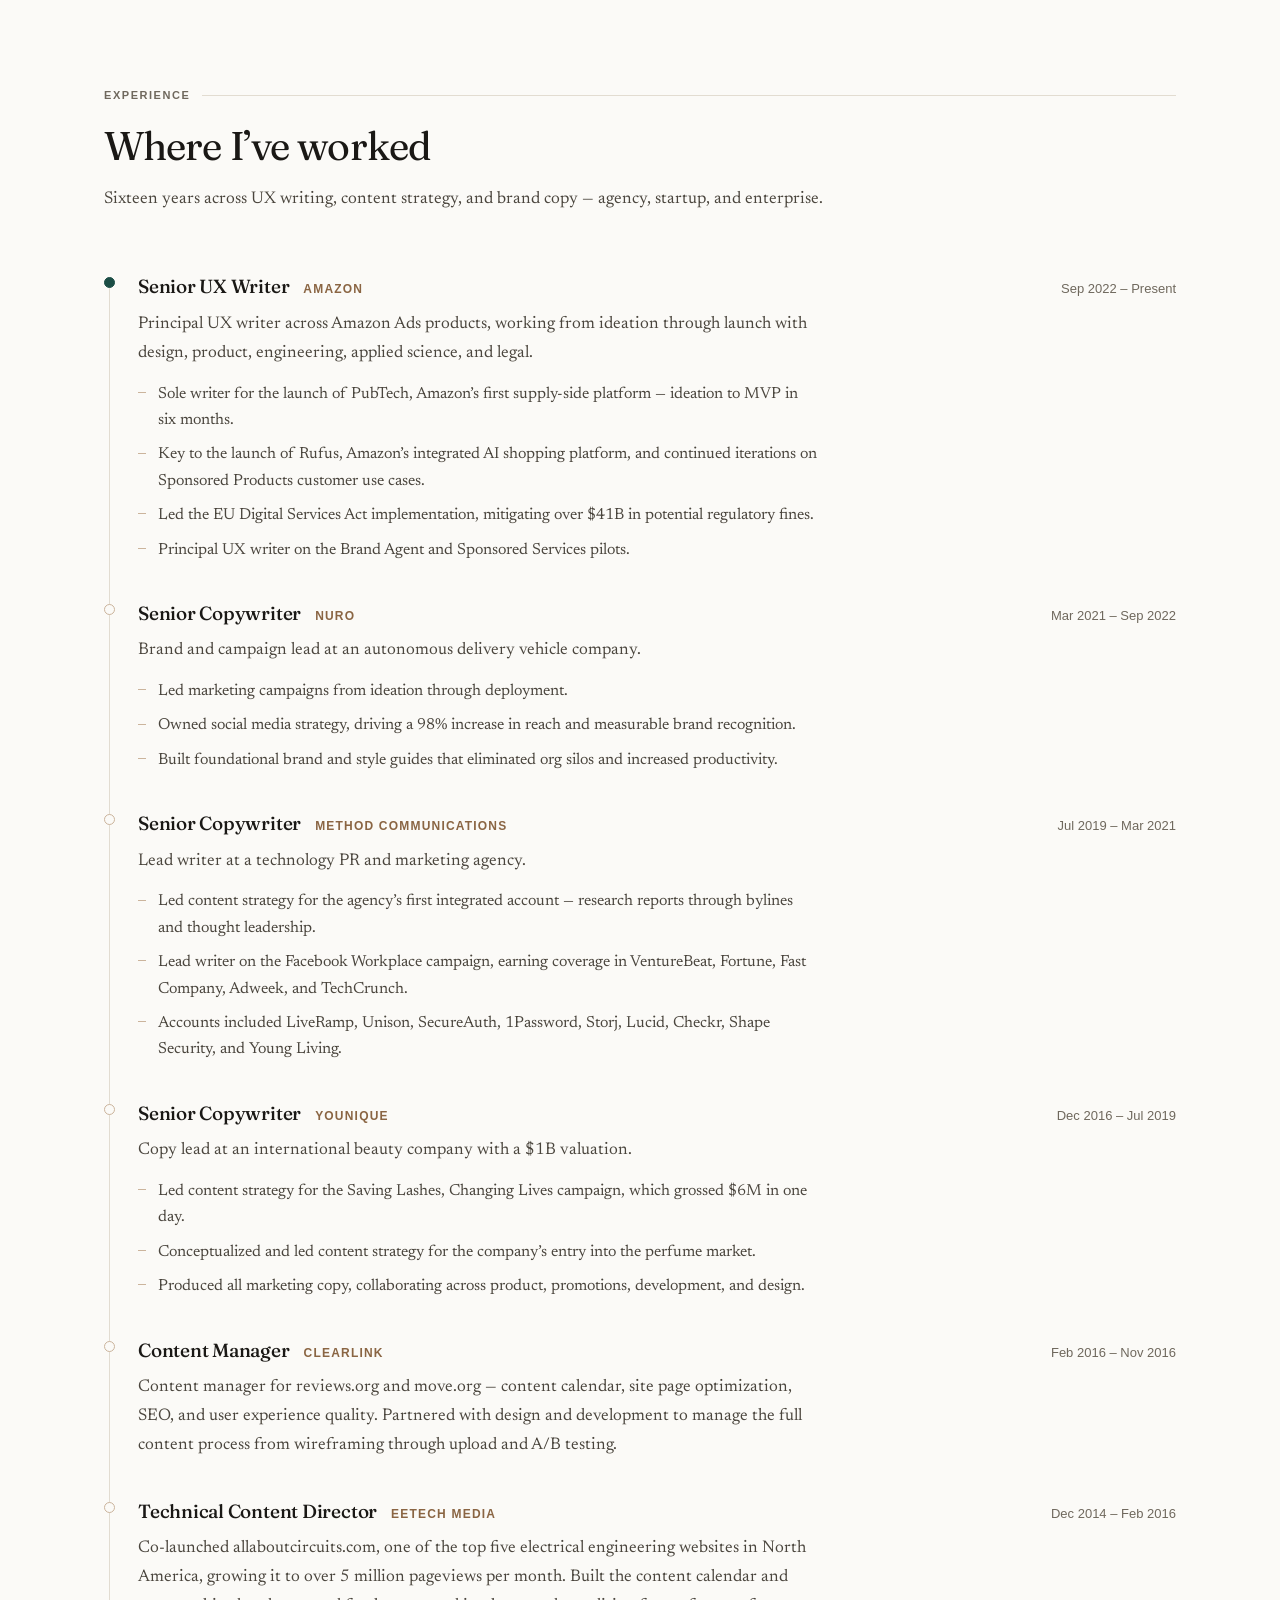
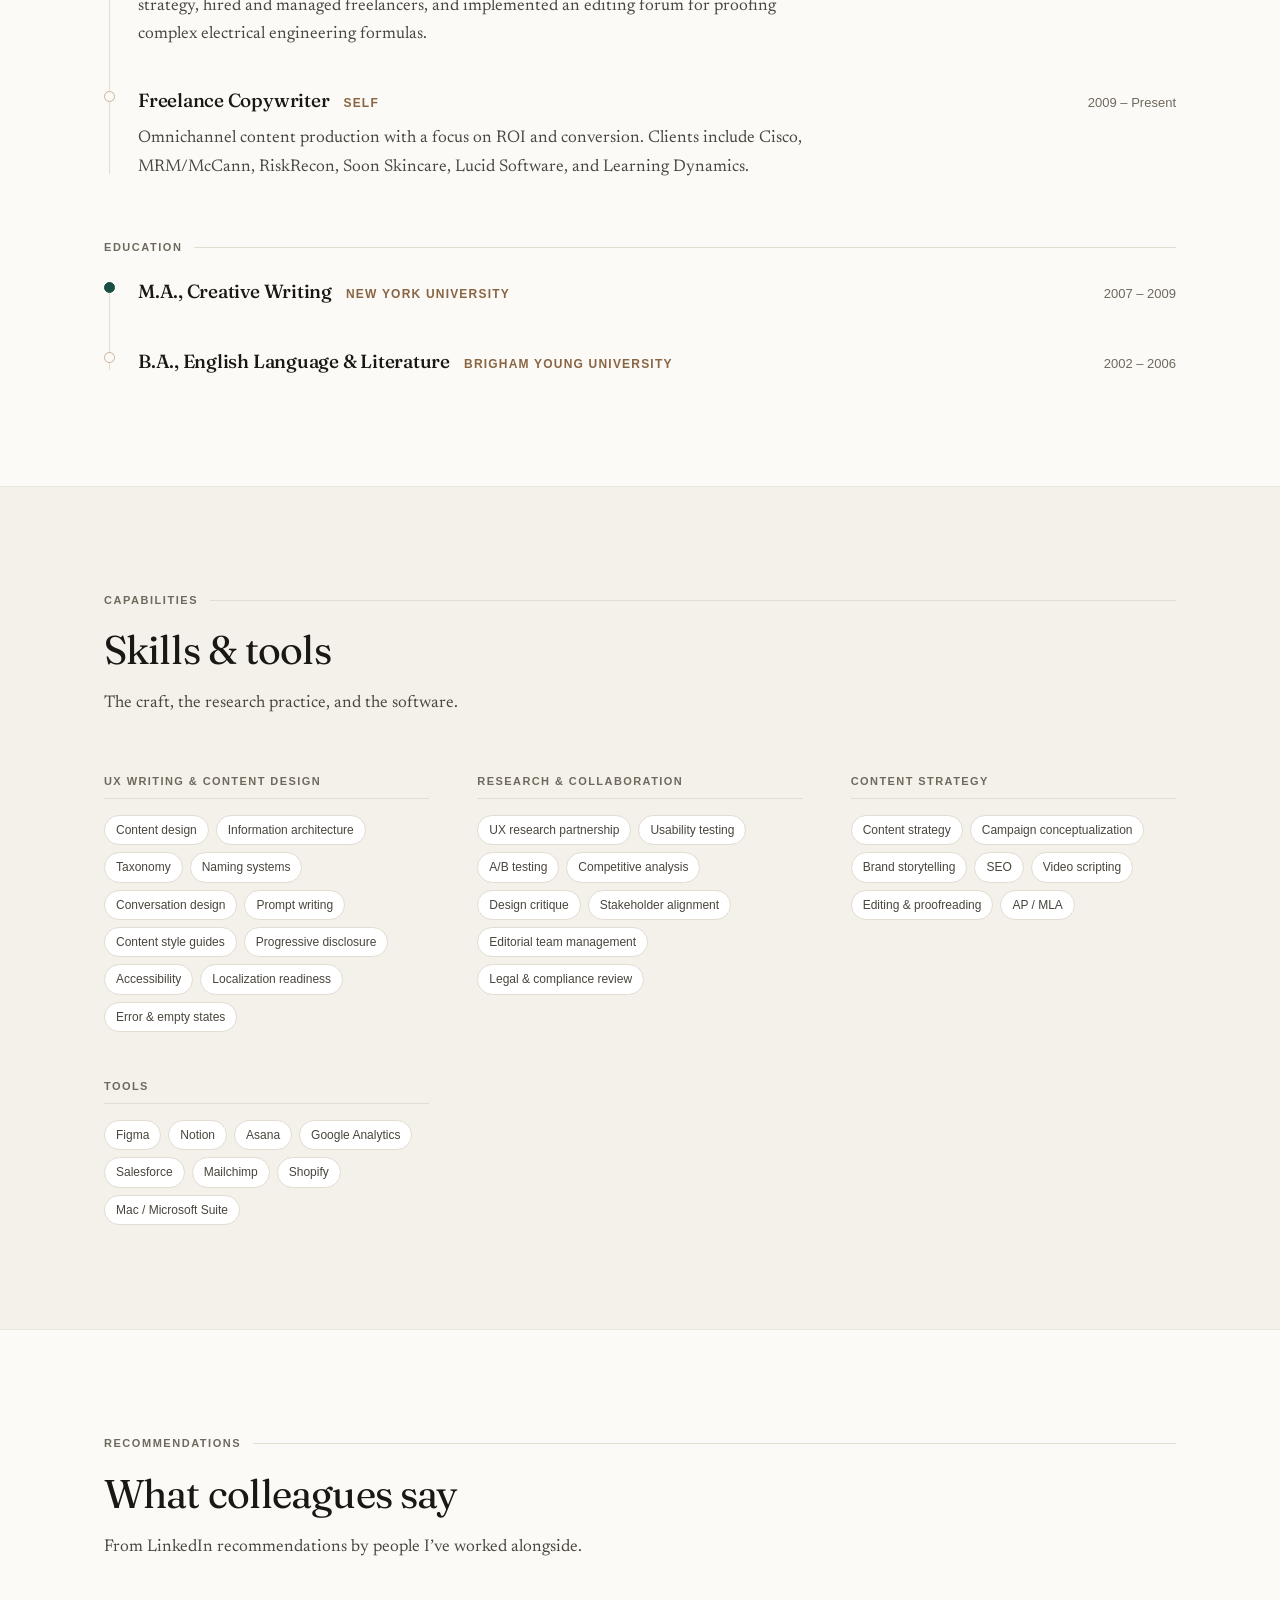
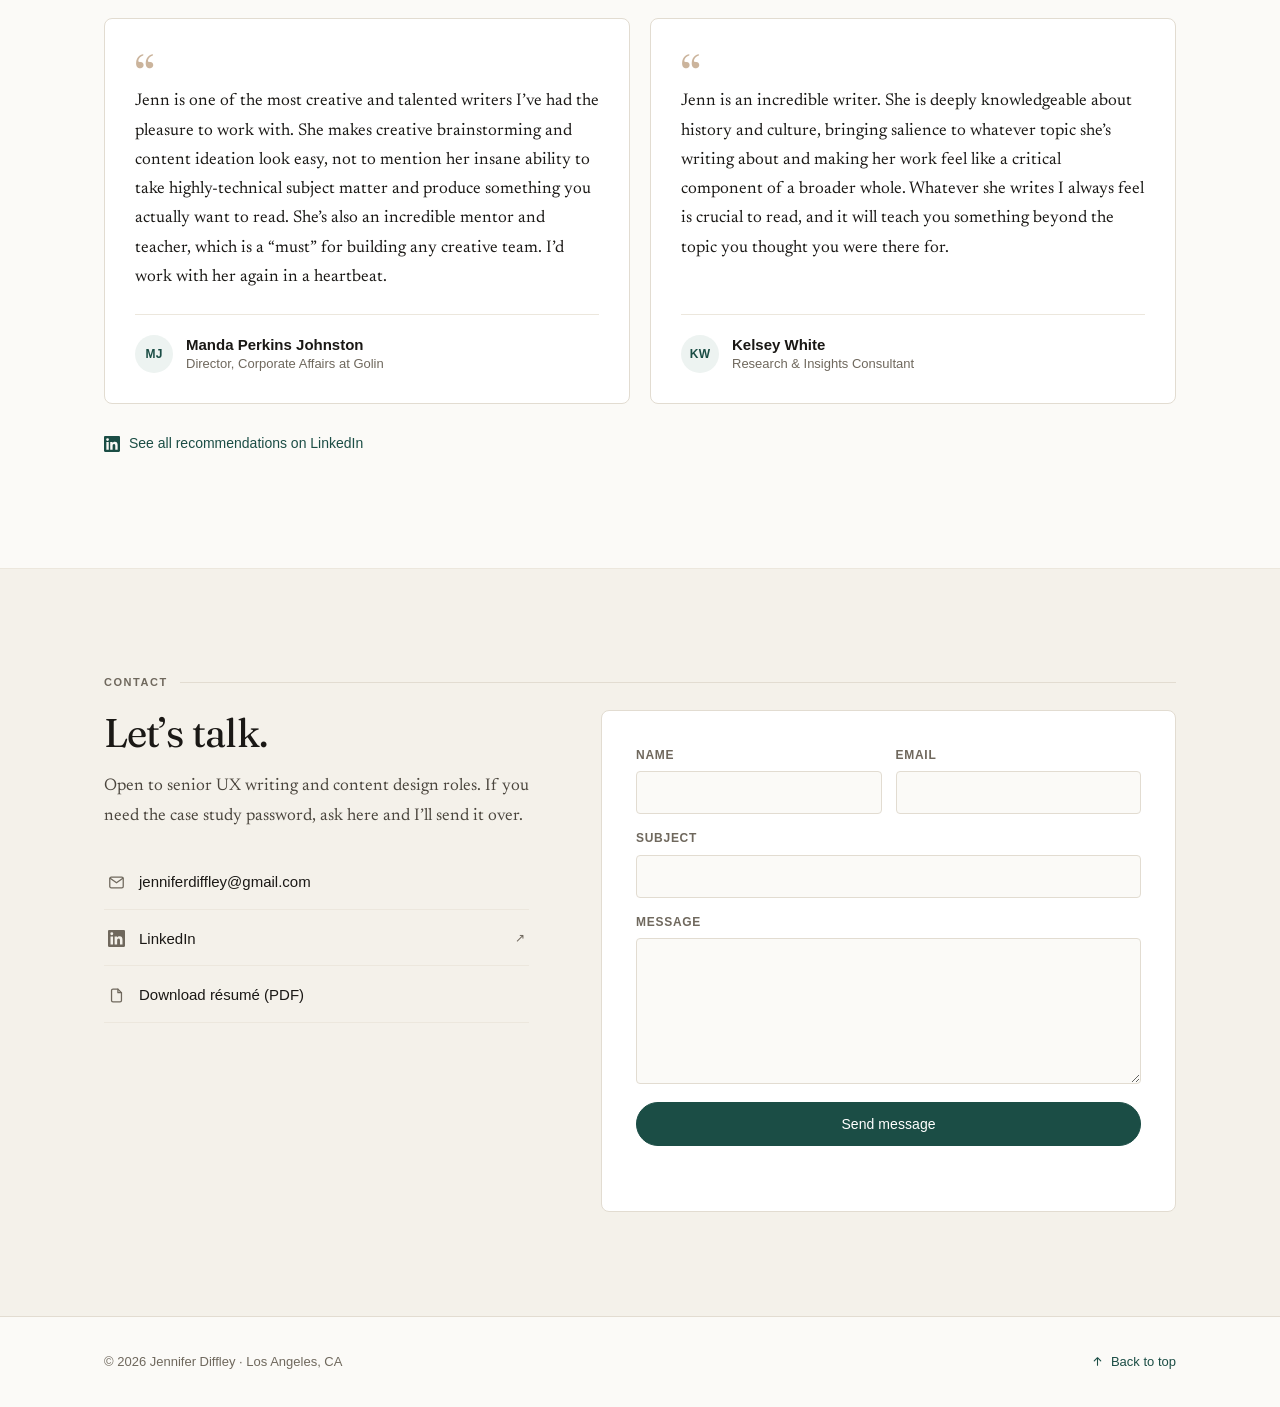
==== commit 213e7dfe: "Treat the GitHub Pages address as the delivered site The build covers the website; configuring a cus" ====
--- a/index.html
+++ b/index.html
@@ -9,13 +9,15 @@
 <meta name="author" content="Jennifer Diffley">
 <meta name="keywords" content="UX writer, UX writing, content design, conversation design, information architecture, content strategy, Jennifer Diffley, Amazon UX writer">
 
-<link rel="canonical" href="https://jenniferdiffley.com/">
+<!-- Delivered address. If the custom domain is connected later, change this,
+     og:url, og:image, sitemap.xml and robots.txt to https://jenniferdiffley.com/ -->
+<link rel="canonical" href="https://jenniferdiffley.github.io/">
 
 <meta property="og:type" content="website">
 <meta property="og:title" content="Jennifer Diffley — Senior UX Writer">
 <meta property="og:description" content="Content design, information architecture, and conversation design for complex products at Amazon.">
-<meta property="og:url" content="https://jenniferdiffley.com/">
-<meta property="og:image" content="https://jenniferdiffley.com/assets/img/jennifer-diffley.jpg">
+<meta property="og:url" content="https://jenniferdiffley.github.io/">
+<meta property="og:image" content="https://jenniferdiffley.github.io/assets/img/jennifer-diffley.jpg">
 <meta name="twitter:card" content="summary_large_image">
 
 <link rel="icon" href="data:image/svg+xml,<svg xmlns='http://www.w3.org/2000/svg' viewBox='0 0 100 100'><rect width='100' height='100' rx='16' fill='%231b4d45'/><text y='72' x='50' text-anchor='middle' font-size='62' font-family='Georgia,serif' fill='%23fbfaf7'>J</text></svg>">
@@ -70,7 +72,7 @@
   "jobTitle": "Senior UX Writer",
   "worksFor": { "@type": "Organization", "name": "Amazon" },
   "email": "mailto:jenniferdiffley@gmail.com",
-  "url": "https://jenniferdiffley.com/",
+  "url": "https://jenniferdiffley.github.io/",
   "address": { "@type": "PostalAddress", "addressLocality": "Los Angeles", "addressRegion": "CA", "addressCountry": "US" },
   "alumniOf": [
     { "@type": "CollegeOrUniversity", "name": "New York University" },
--- a/main.css
+++ b/main.css
@@ -419,7 +419,13 @@
 }
 .section-intro {
   color: var(--ink-mid);
-  max-width: var(--prose);
+  /* Wider than --prose. These are one- or two-line deks sitting under a
+     full-width heading, so a 68ch measure left them filling barely half the
+     container and reading as a mistake. 88ch lands around 85 characters a
+     line — at the top of the comfortable range, but still short of the
+     ~120 characters a full-width line would give. */
+  max-width: 88ch;
+  text-wrap: pretty;
   margin: 0 0 clamp(36px, 5vw, 56px);
   font-size: 1.0625rem;
   line-height: 1.75;
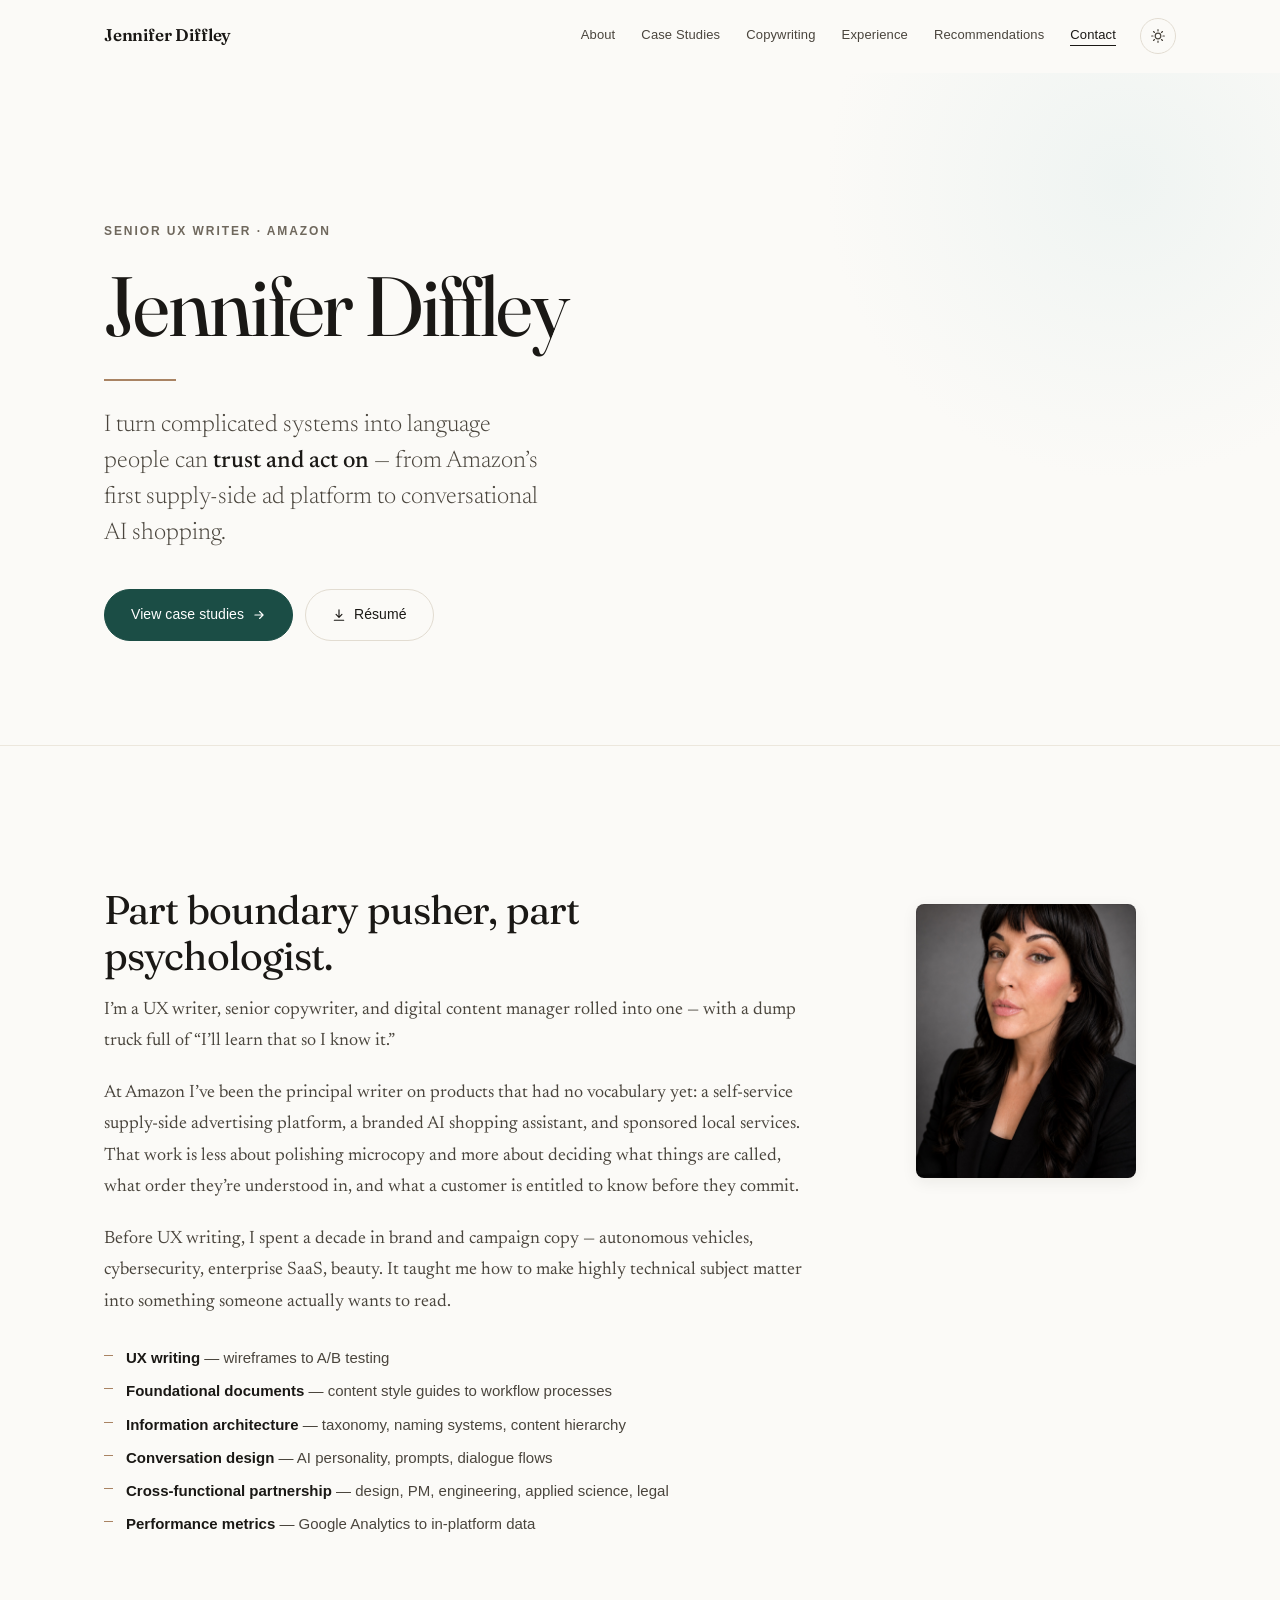
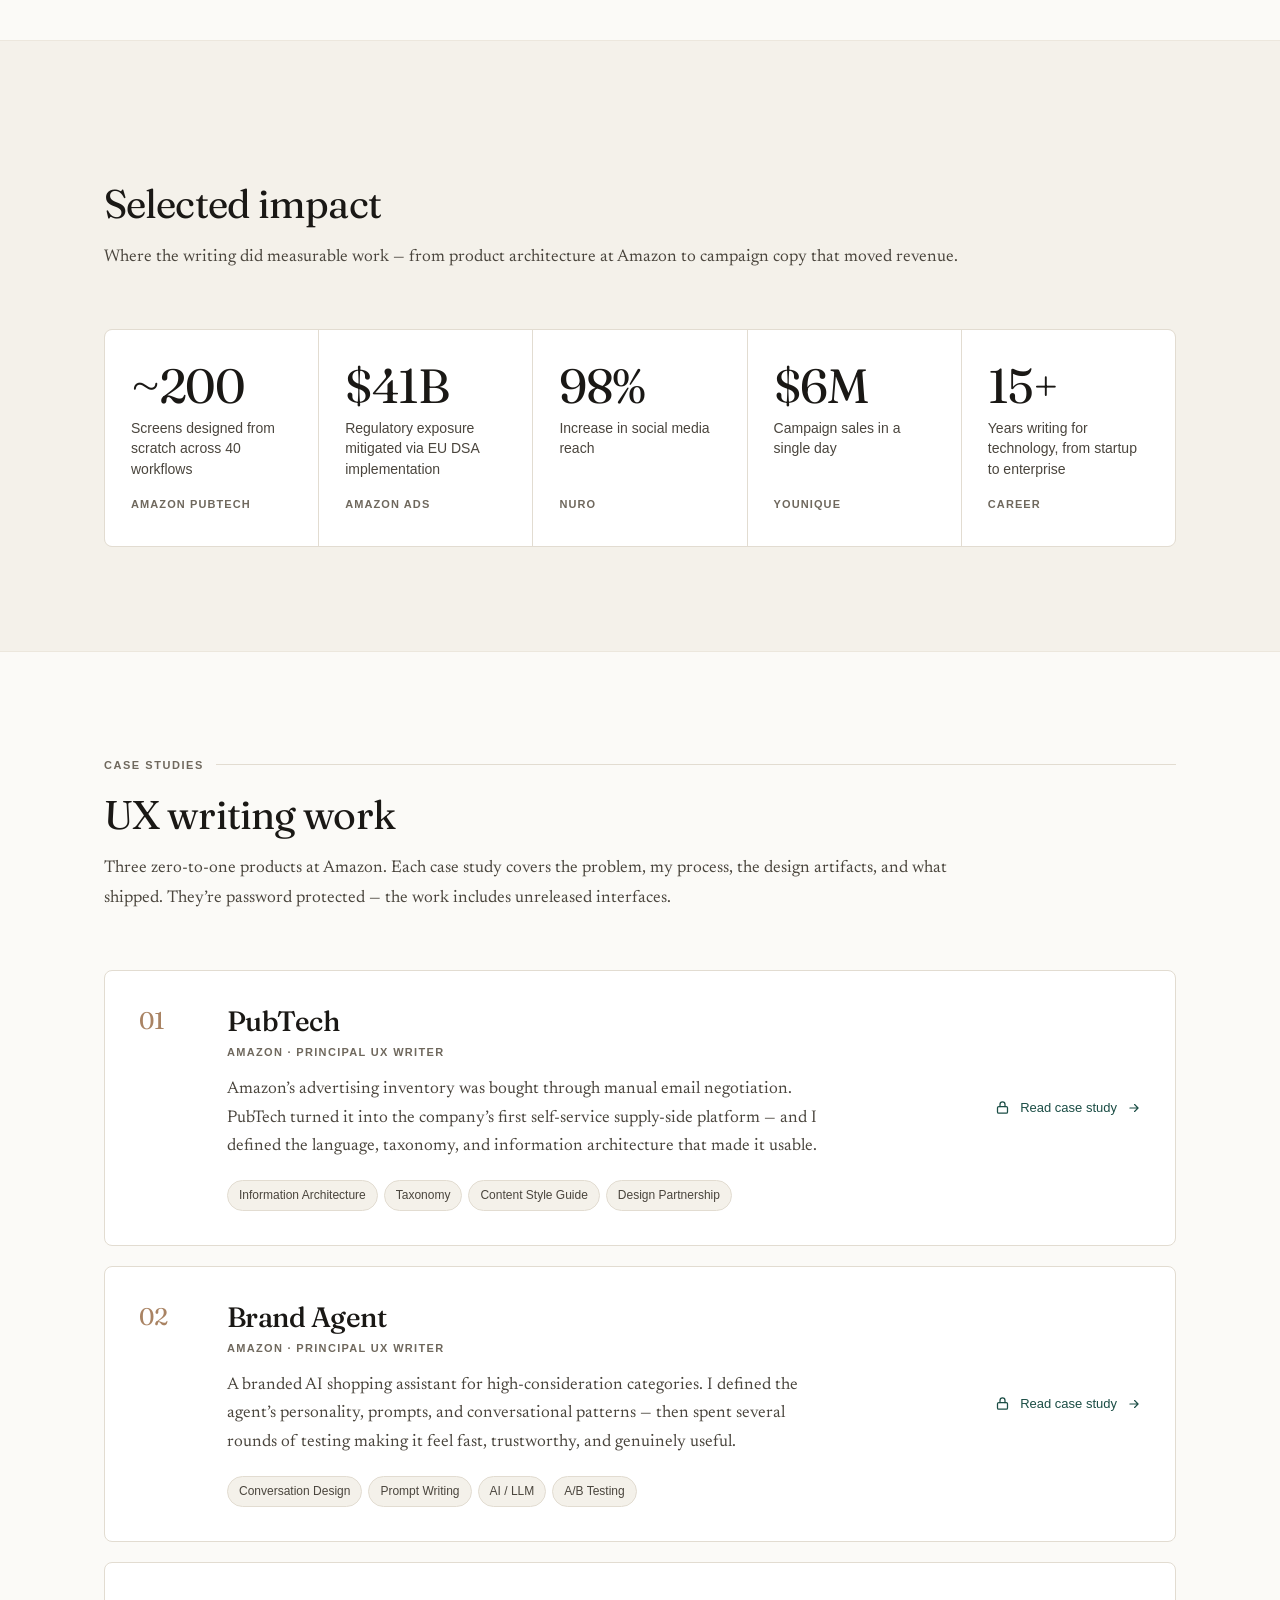
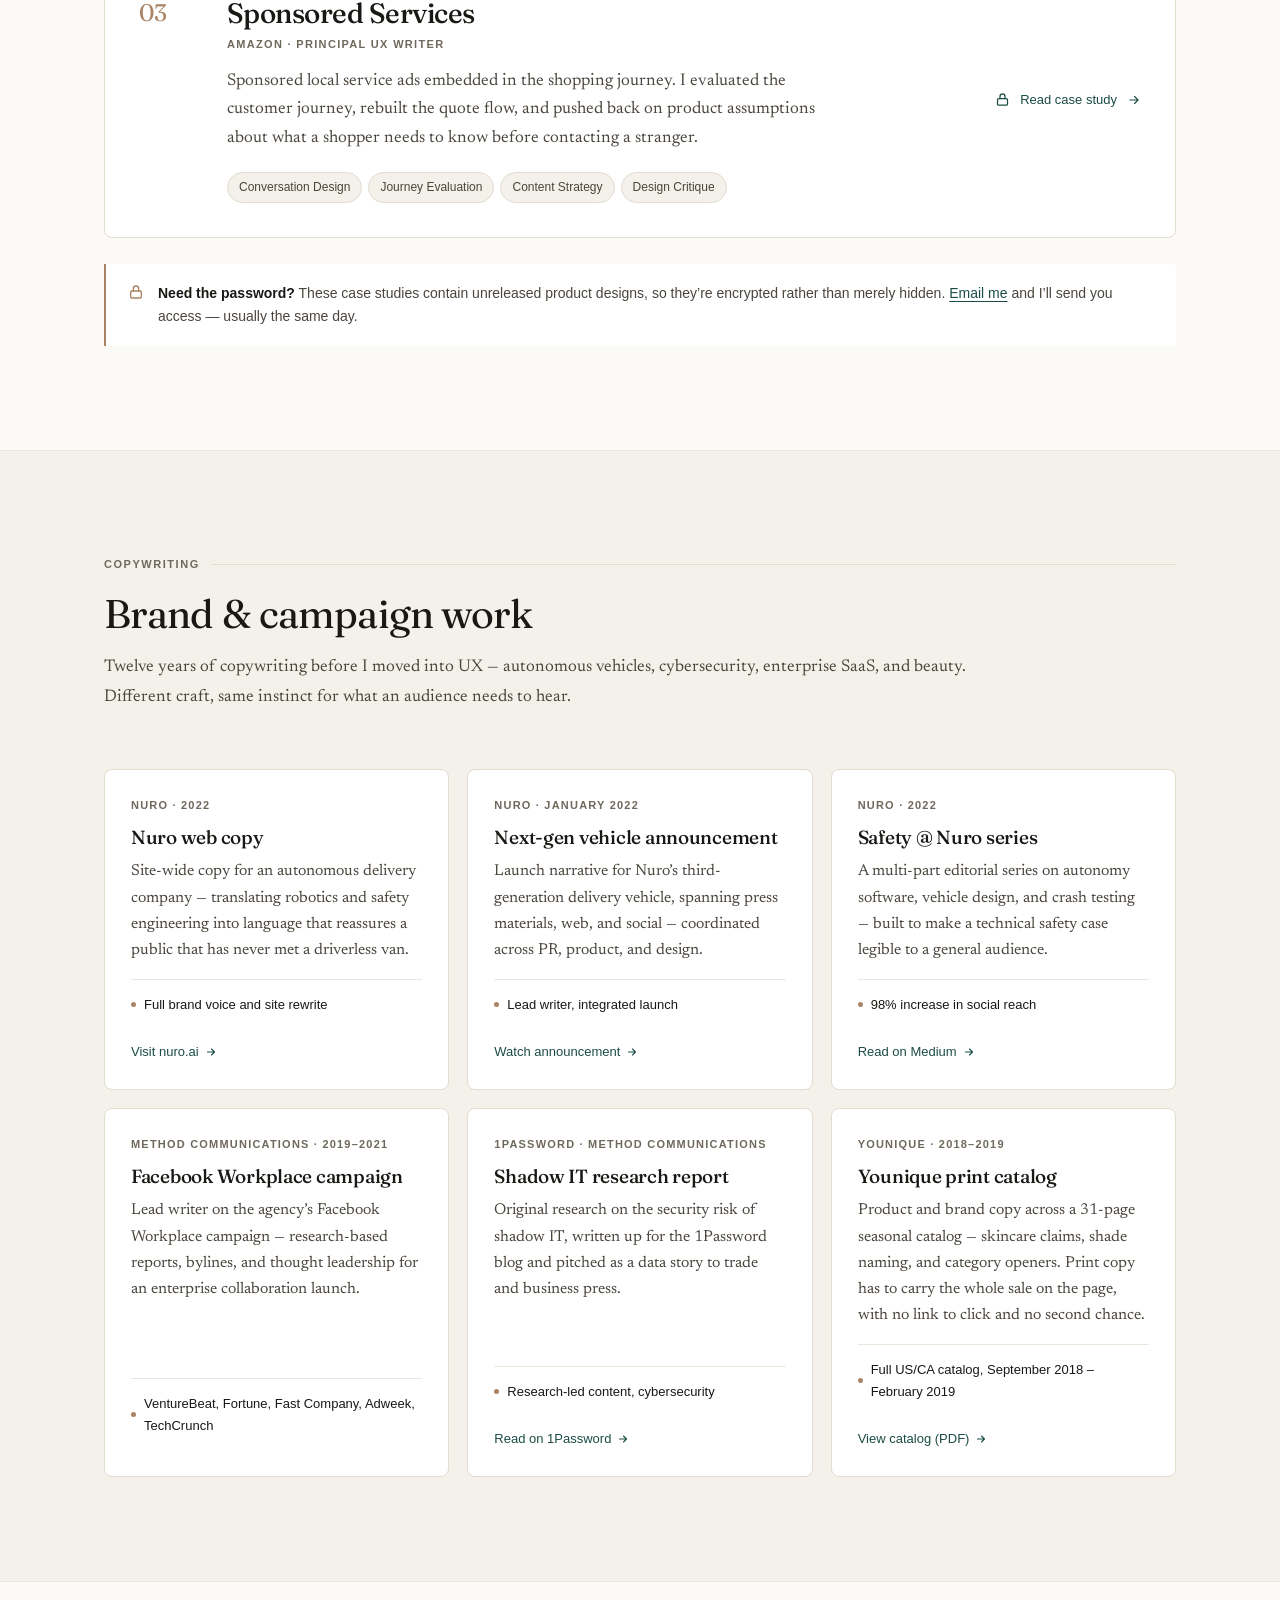
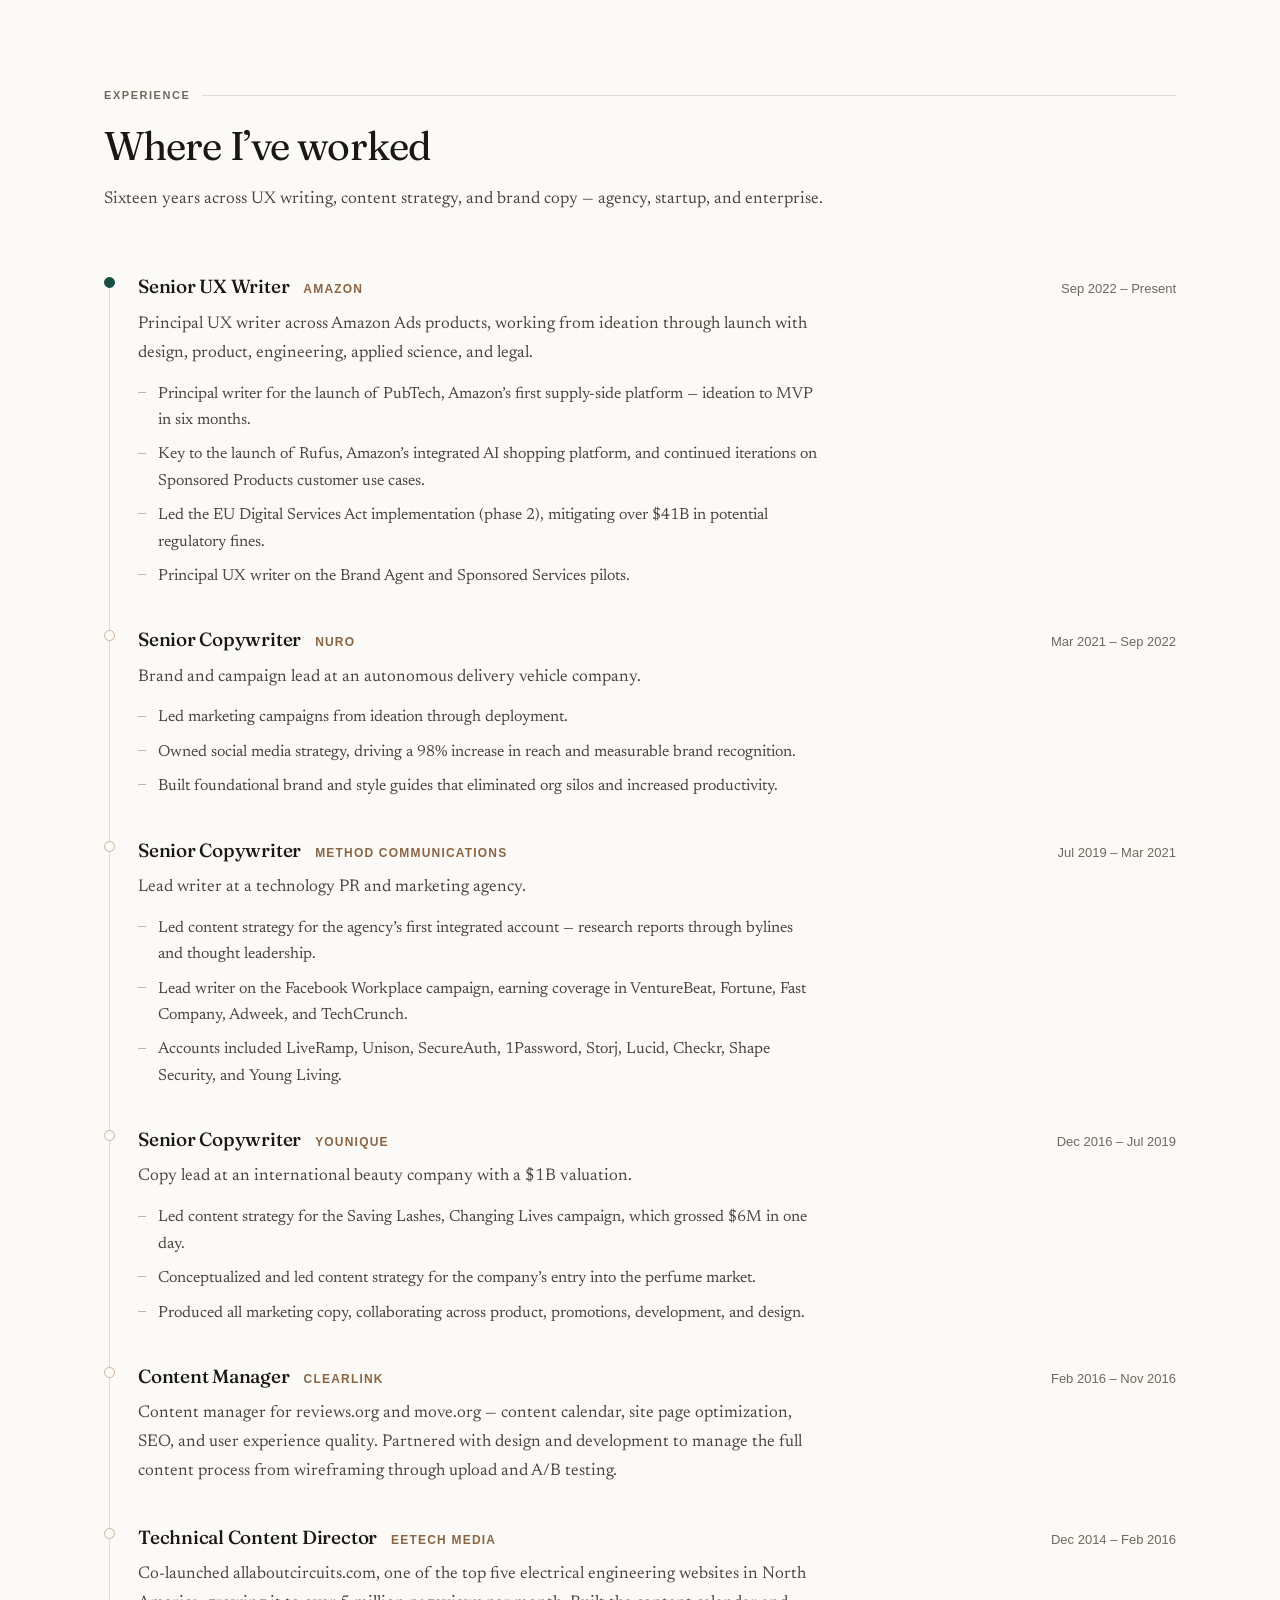
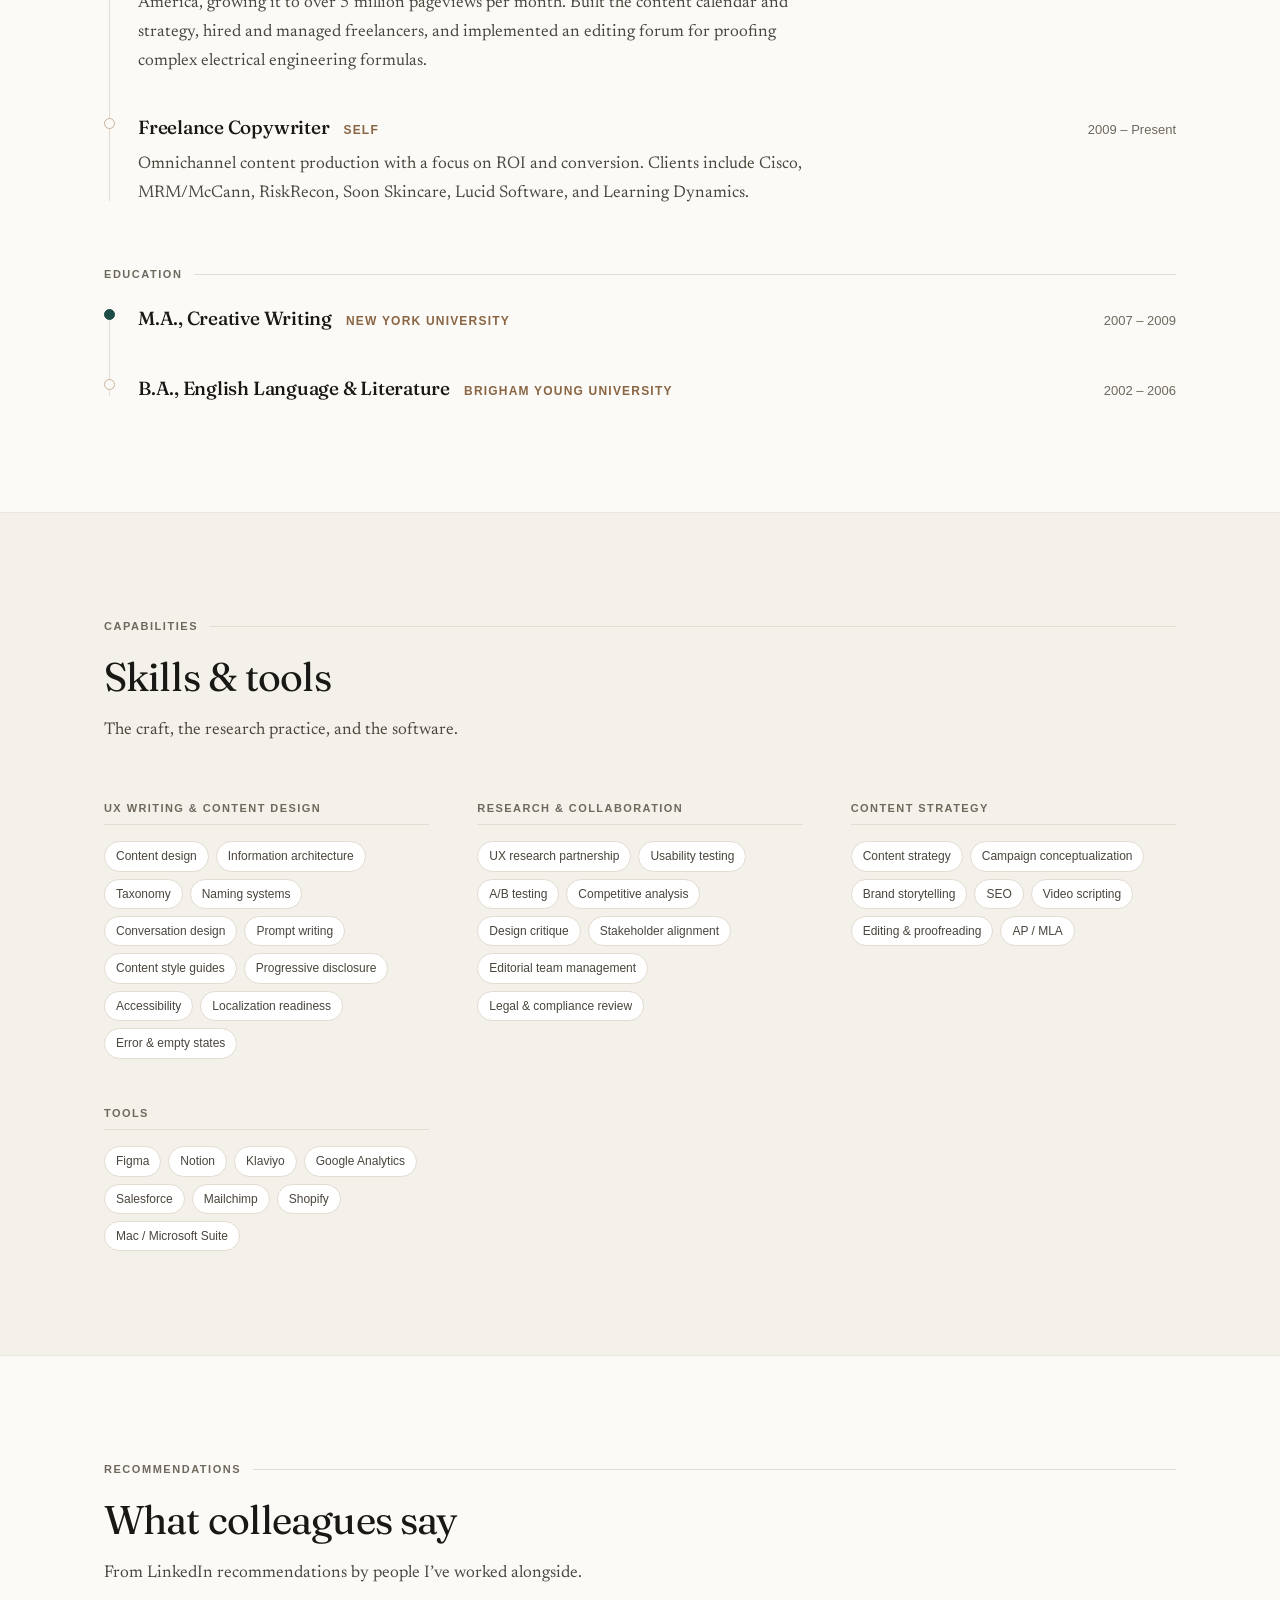
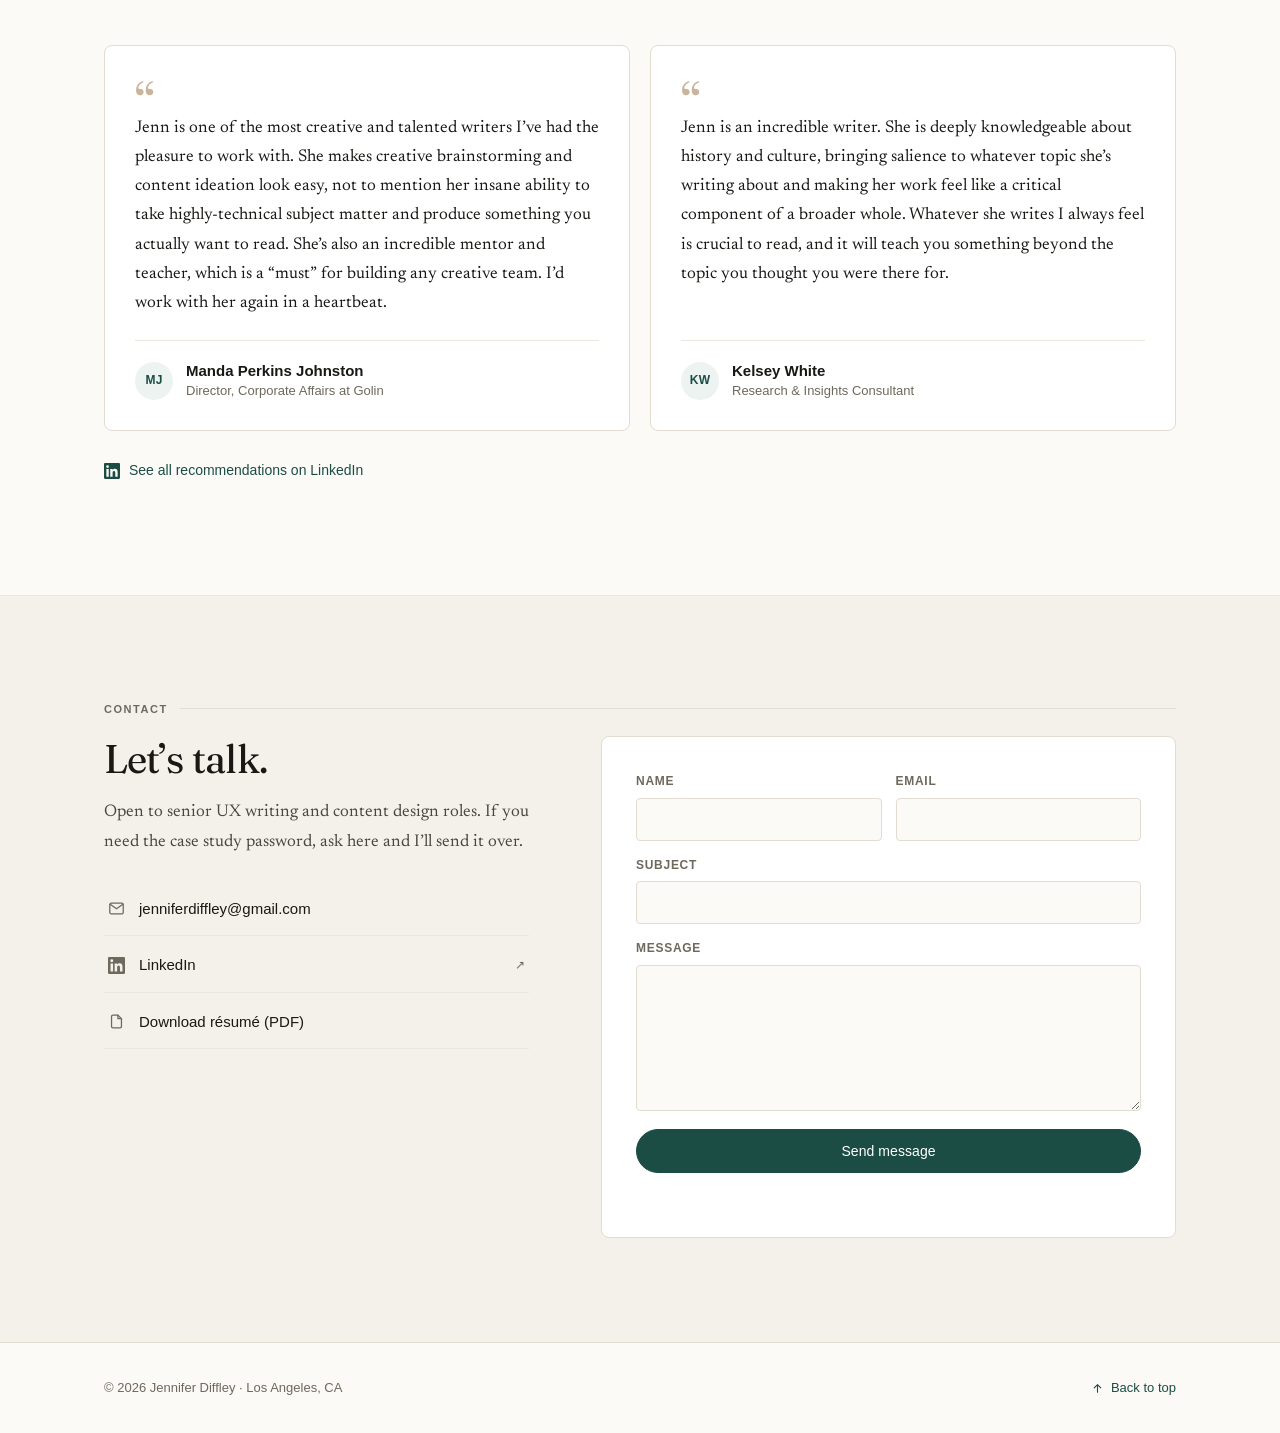
==== commit 0aa6856a: "Serve the 2026 résumé Jennifer sent an updated résumé: retitled Senior UX Writer rather than Senior " ====
--- a/index.html
+++ b/index.html
@@ -144,8 +144,8 @@
         View case studies
         <svg viewBox="0 0 24 24" fill="none" stroke="currentColor" stroke-width="2" stroke-linecap="round" stroke-linejoin="round" aria-hidden="true"><path d="M5 12h14M13 6l6 6-6 6"/></svg>
       </a>
-      <a class="btn btn--ghost" href="assets/Jennifer-Diffley-Resume-2025.pdf"
-         download="Jennifer-Diffley-Resume-2025.pdf" data-download>
+      <a class="btn btn--ghost" href="assets/Jennifer-Diffley-Resume-2026.pdf"
+         download="Jennifer-Diffley-Resume-2026.pdf" data-download>
         <svg viewBox="0 0 24 24" fill="none" stroke="currentColor" stroke-width="2" stroke-linecap="round" stroke-linejoin="round" aria-hidden="true"><path d="M12 3v12M7 11l5 5 5-5M4 21h16"/></svg>
         Résumé
       </a>
@@ -451,9 +451,9 @@
           with design, product, engineering, applied science, and legal.
         </p>
         <ul class="tl-points">
-          <li>Sole writer for the launch of PubTech, Amazon’s first supply-side platform — ideation to MVP in six months.</li>
+          <li>Principal writer for the launch of PubTech, Amazon’s first supply-side platform — ideation to MVP in six months.</li>
           <li>Key to the launch of Rufus, Amazon’s integrated AI shopping platform, and continued iterations on Sponsored Products customer use cases.</li>
-          <li>Led the EU Digital Services Act implementation, mitigating over $41B in potential regulatory fines.</li>
+          <li>Led the EU Digital Services Act implementation (phase 2), mitigating over $41B in potential regulatory fines.</li>
           <li>Principal UX writer on the Brand Agent and Sponsored Services pilots.</li>
         </ul>
       </div>
@@ -628,7 +628,7 @@
         <div class="skill-pills">
           <span class="pill">Figma</span>
           <span class="pill">Notion</span>
-          <span class="pill">Asana</span>
+          <span class="pill">Klaviyo</span>
           <span class="pill">Google Analytics</span>
           <span class="pill">Salesforce</span>
           <span class="pill">Mailchimp</span>
@@ -721,8 +721,8 @@
             </a>
           </li>
           <li>
-            <a href="assets/Jennifer-Diffley-Resume-2025.pdf"
-               download="Jennifer-Diffley-Resume-2025.pdf" data-download>
+            <a href="assets/Jennifer-Diffley-Resume-2026.pdf"
+               download="Jennifer-Diffley-Resume-2026.pdf" data-download>
               <svg viewBox="0 0 24 24" fill="none" stroke="currentColor" stroke-width="1.8" stroke-linecap="round" stroke-linejoin="round" aria-hidden="true"><path d="M14 3H7a2 2 0 00-2 2v14a2 2 0 002 2h10a2 2 0 002-2V8z"/><path d="M14 3v5h5"/></svg>
               Download résumé (PDF)
             </a>
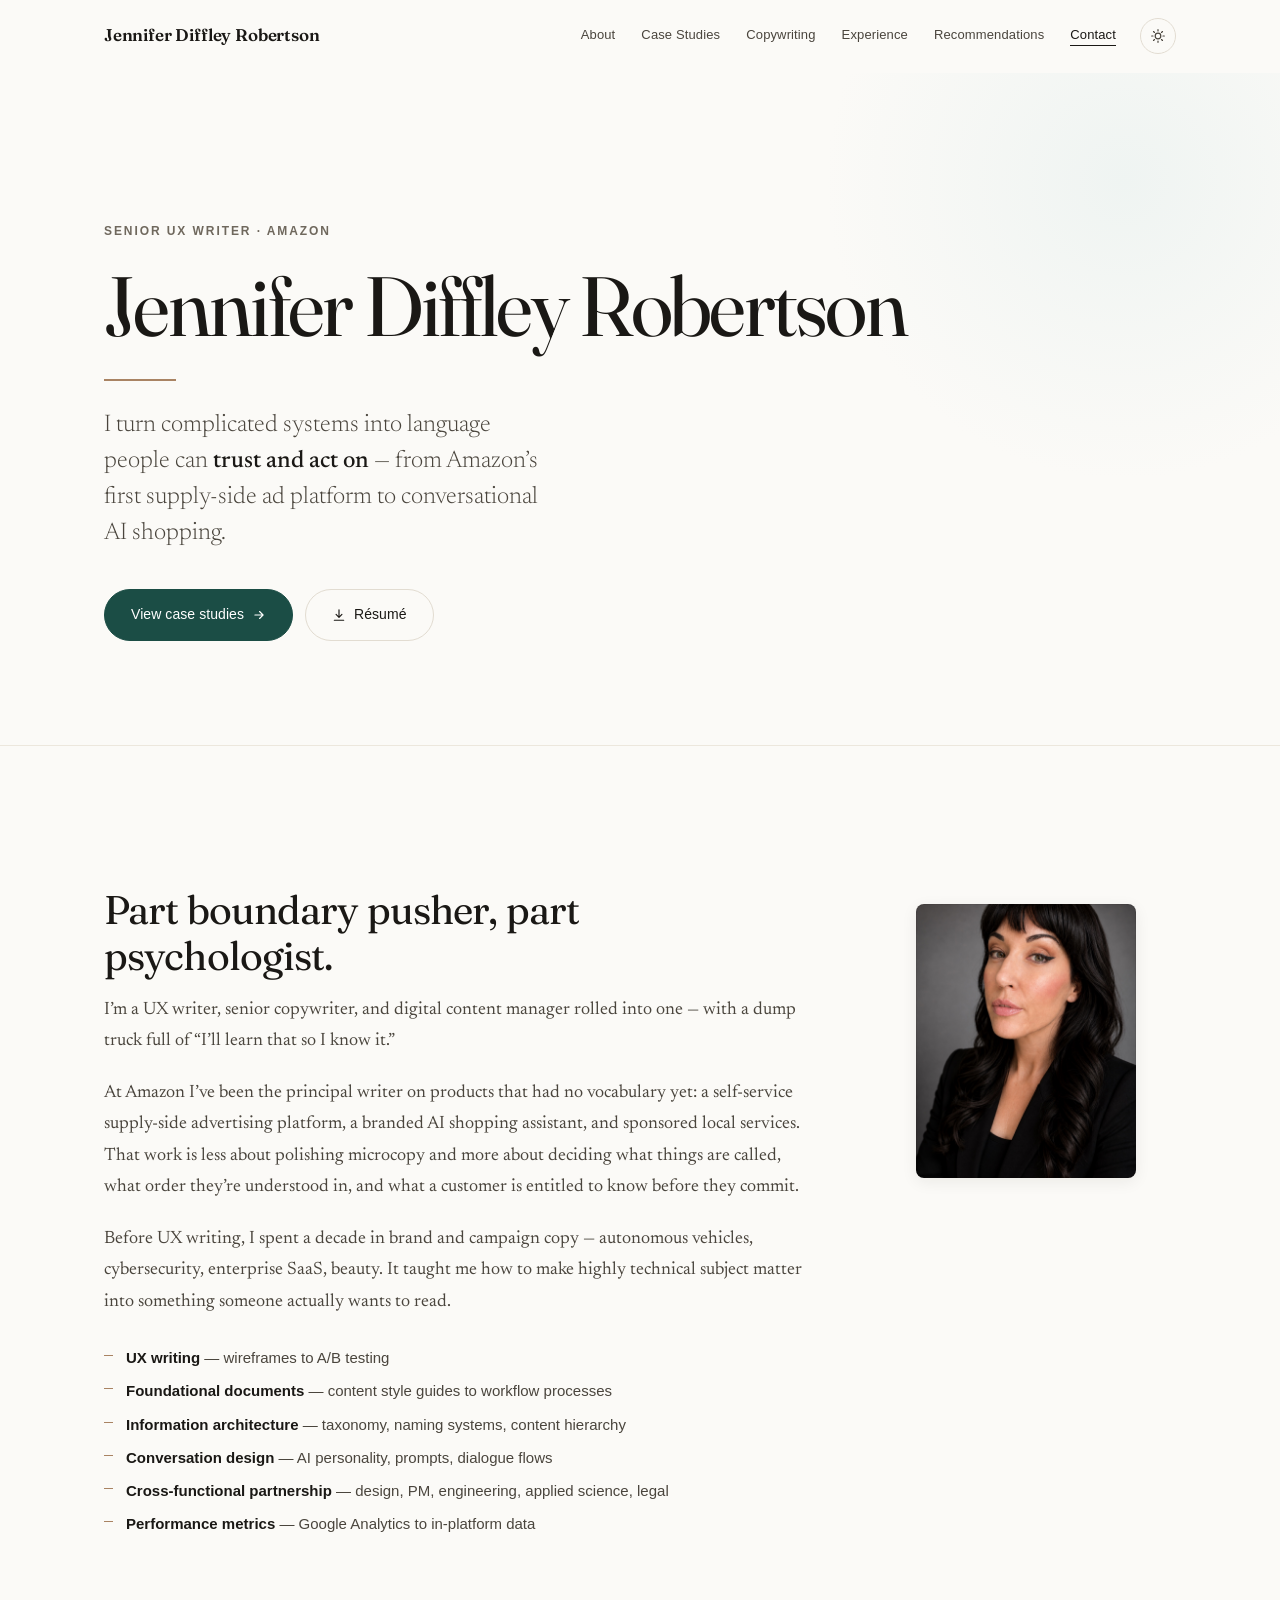
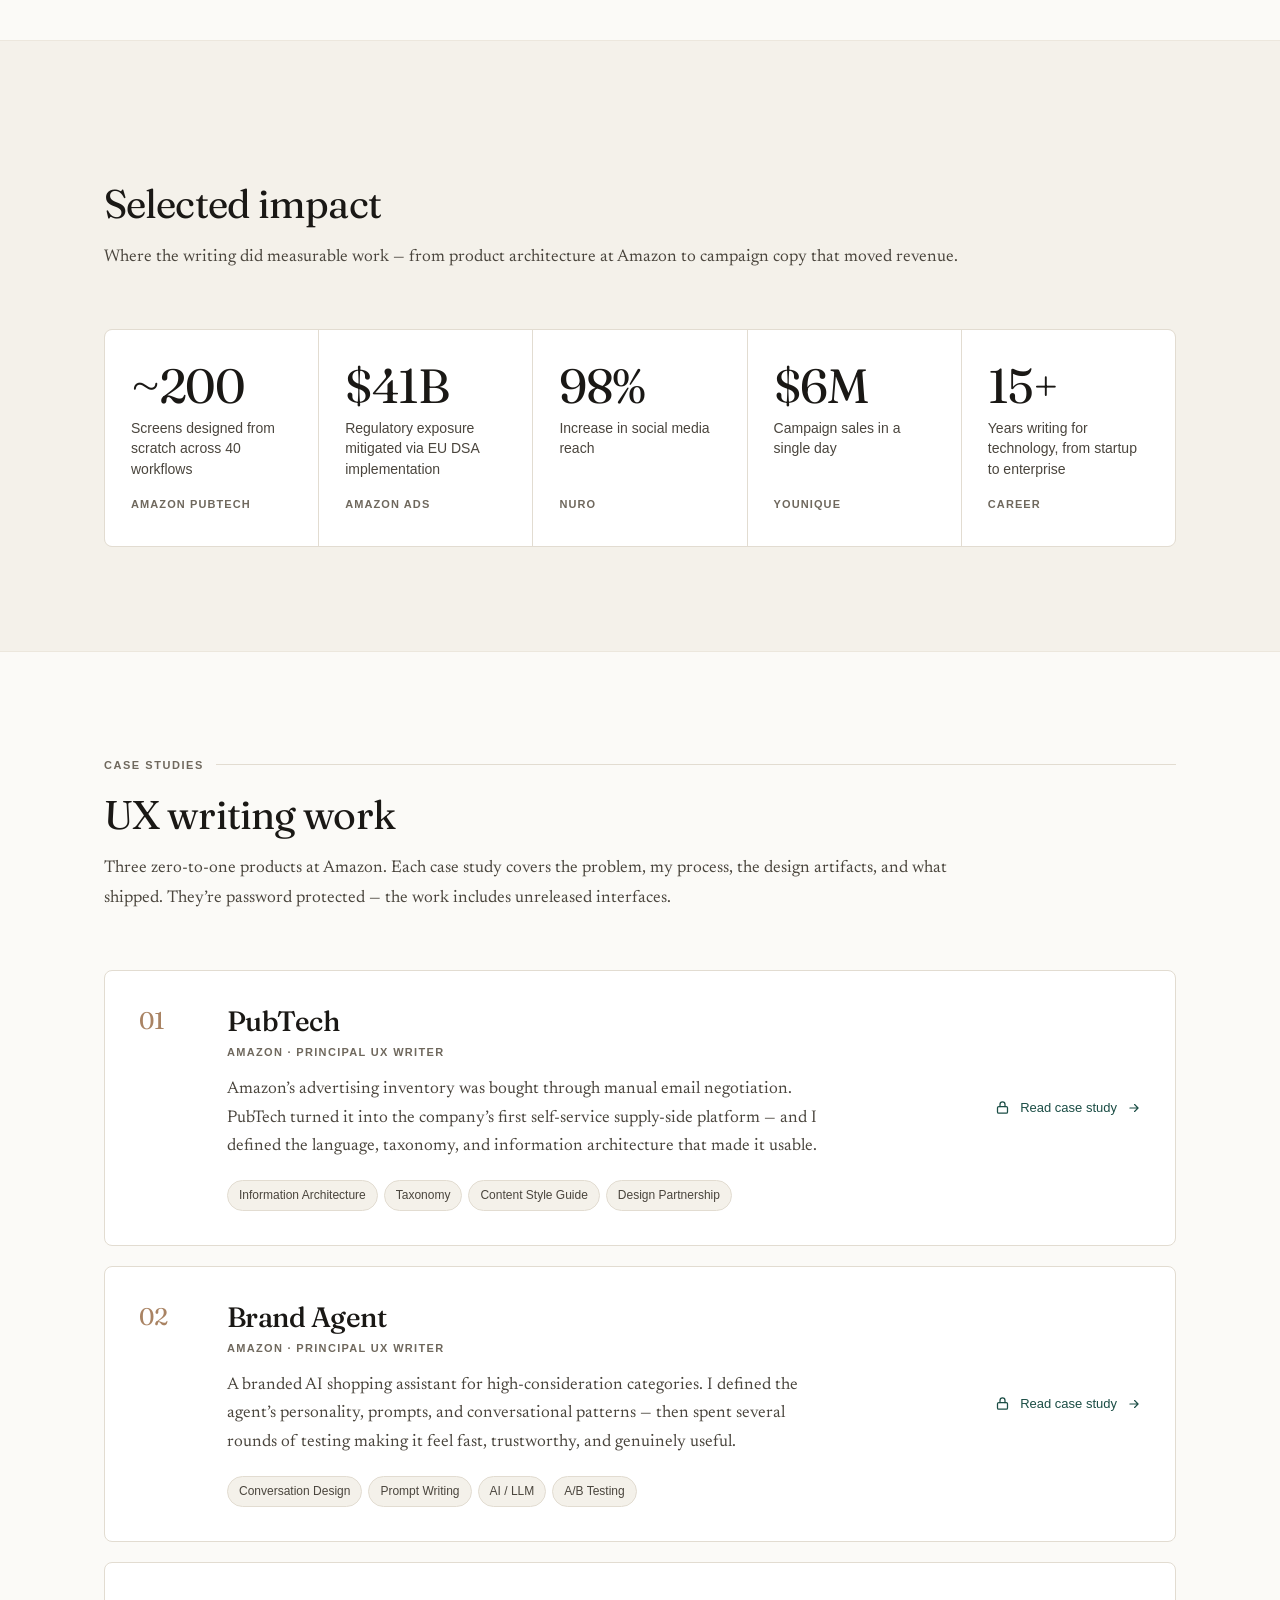
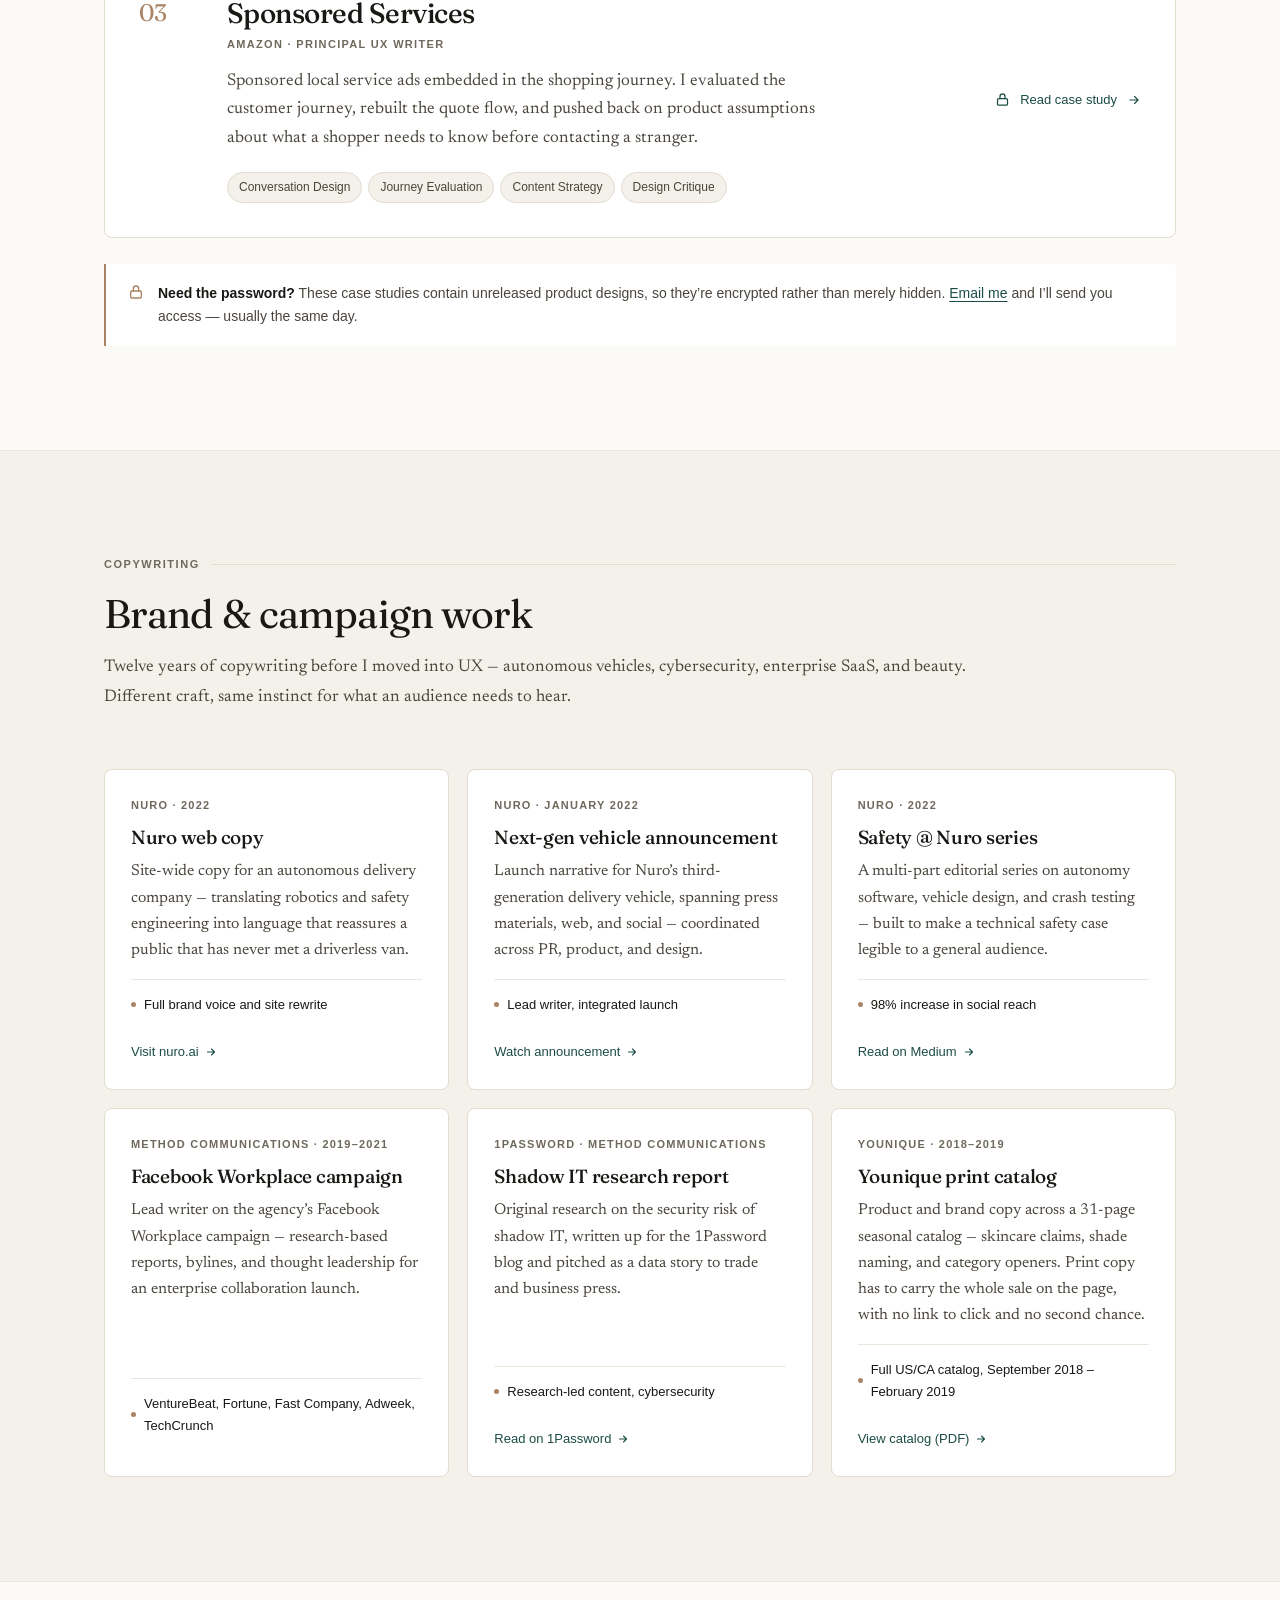
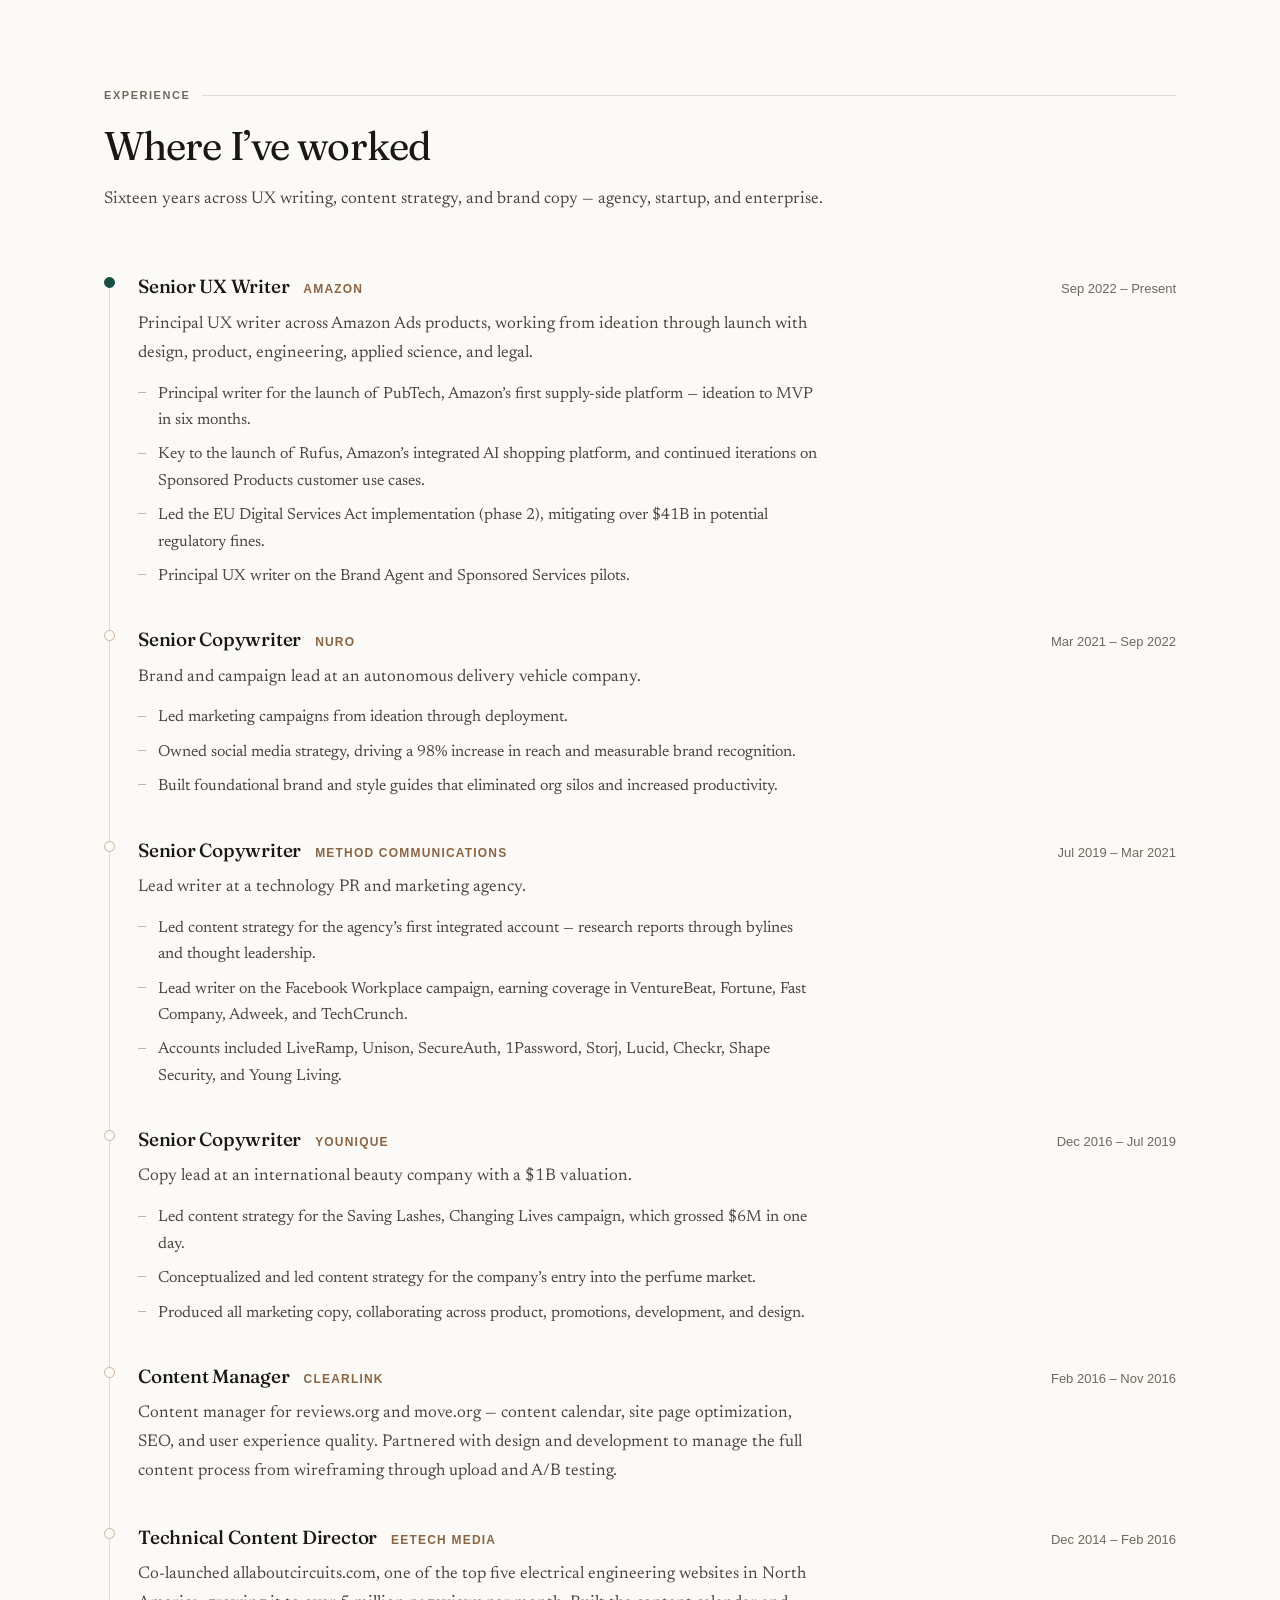
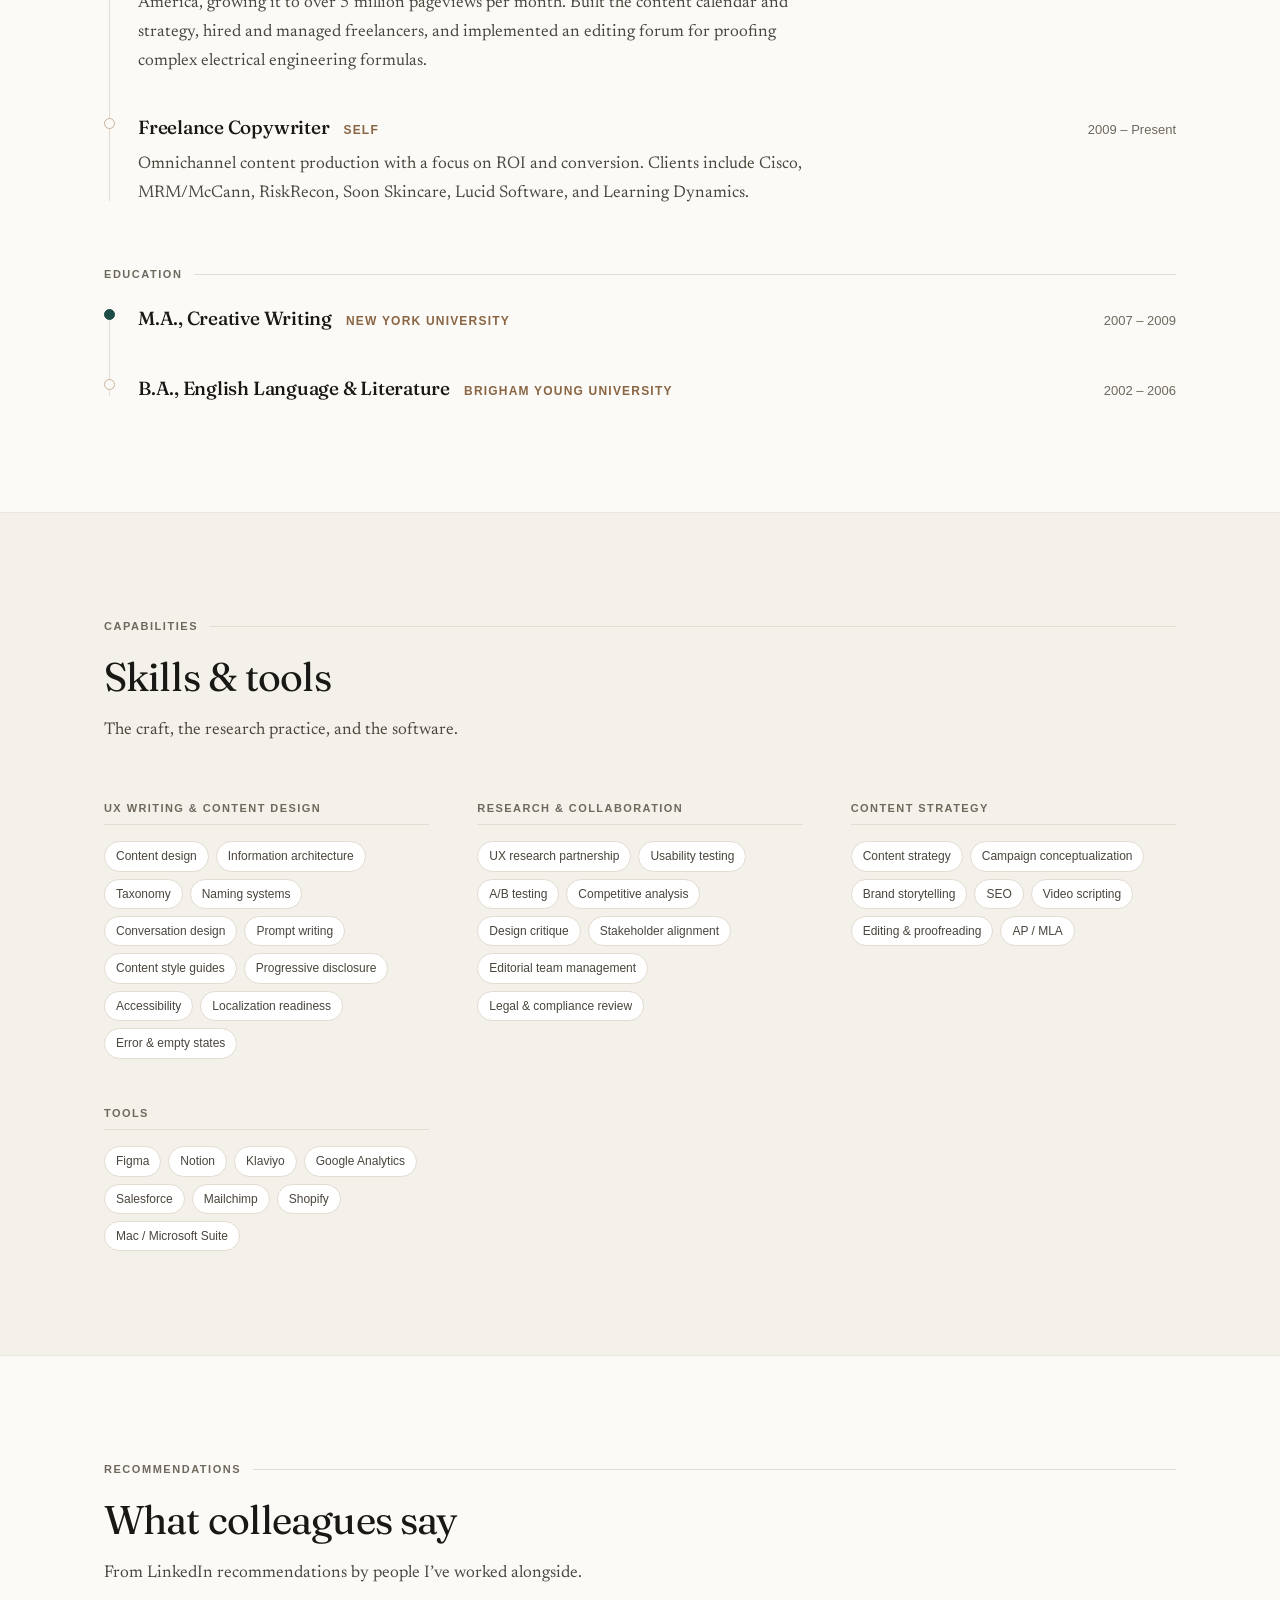
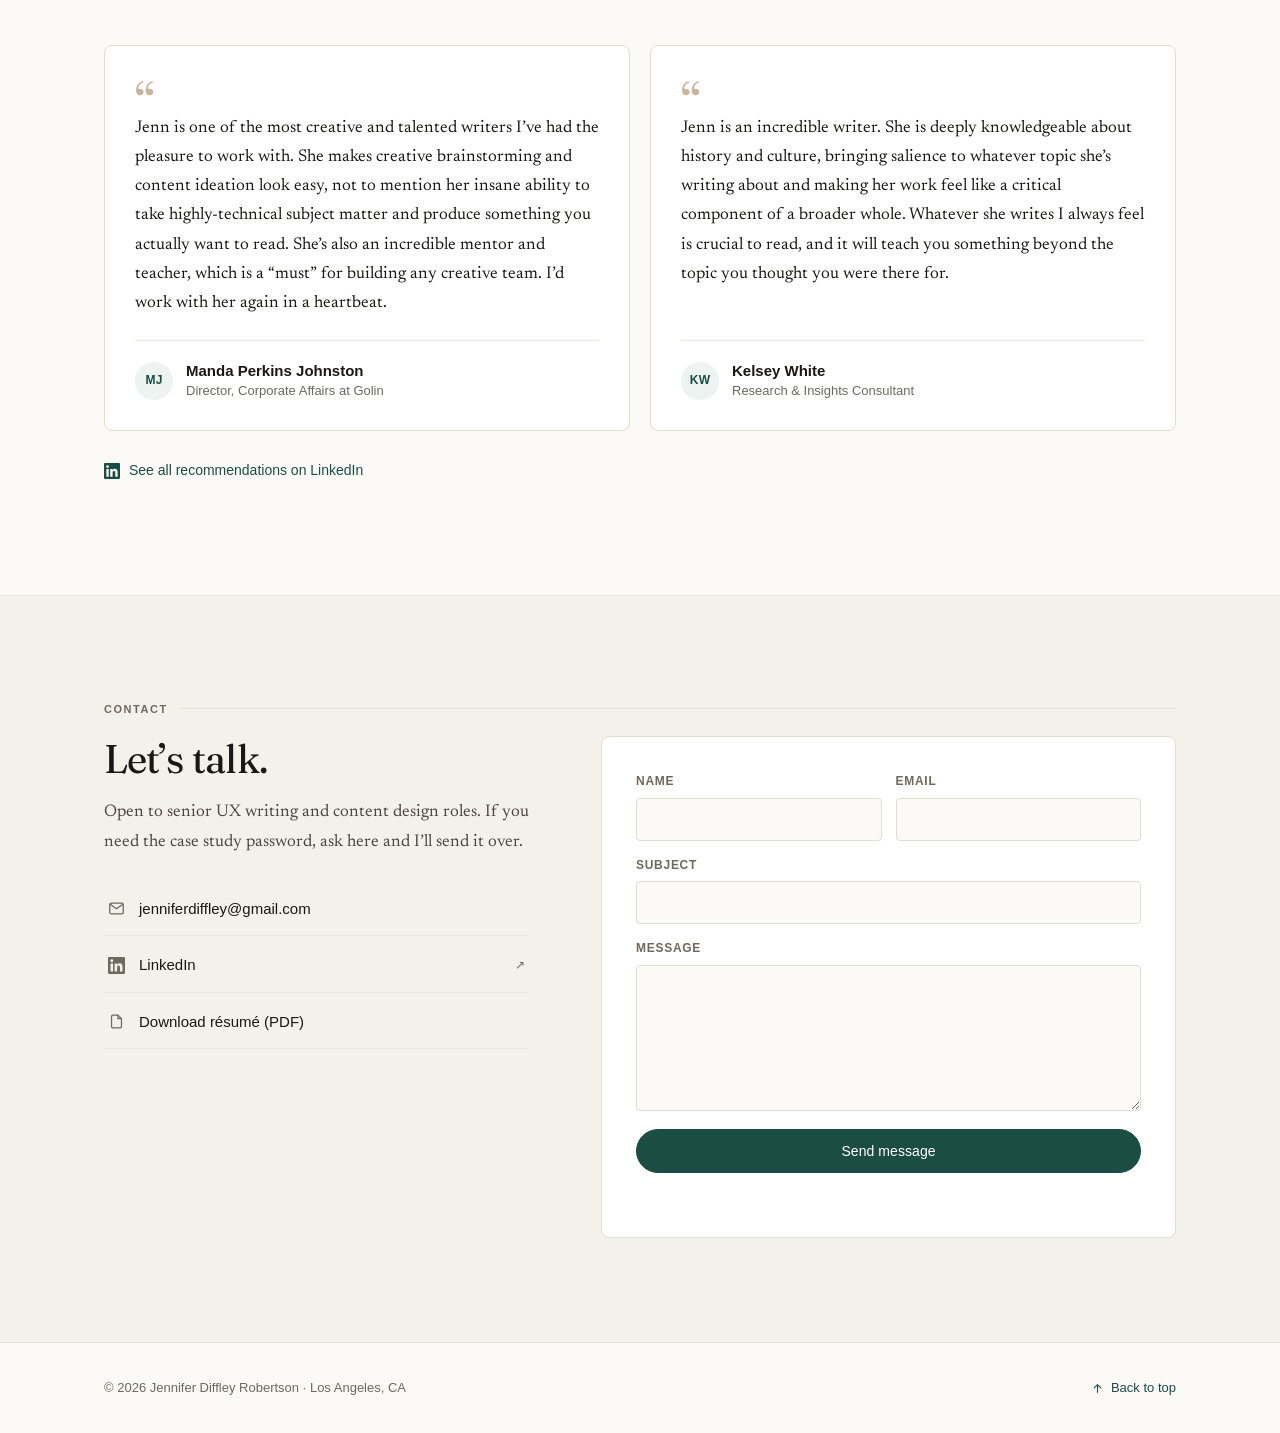
==== commit bfb7761f: "Use Jennifer Diffley Robertson as the display name Matches the resume and LinkedIn profile. Updated " ====
--- a/index.html
+++ b/index.html
@@ -4,20 +4,20 @@
 <meta charset="utf-8">
 <meta name="viewport" content="width=device-width, initial-scale=1">
 
-<title>Jennifer Diffley — Senior UX Writer</title>
-<meta name="description" content="Jennifer Diffley is a Senior UX Writer at Amazon specializing in content design, information architecture, and conversation design for complex advertising and AI shopping products.">
-<meta name="author" content="Jennifer Diffley">
-<meta name="keywords" content="UX writer, UX writing, content design, conversation design, information architecture, content strategy, Jennifer Diffley, Amazon UX writer">
-
-<!-- Delivered address. If the custom domain is connected later, change this,
-     og:url, og:image, sitemap.xml and robots.txt to https://jenniferdiffley.com/ -->
-<link rel="canonical" href="https://jenniferdiffley.github.io/">
+<title>Jennifer Diffley Robertson — Senior UX Writer</title>
+<meta name="description" content="Jennifer Diffley Robertson is a Senior UX Writer at Amazon specializing in content design, information architecture, and conversation design for complex advertising and AI shopping products.">
+<meta name="author" content="Jennifer Diffley Robertson">
+<meta name="keywords" content="UX writer, UX writing, content design, conversation design, information architecture, content strategy, Jennifer Diffley Robertson, Jennifer Diffley, Amazon UX writer">
+
+<!-- Canonical address. The custom domain is live, and og:url, og:image,
+     sitemap.xml and robots.txt all point here too. -->
+<link rel="canonical" href="https://jenniferdiffley.com/">
 
 <meta property="og:type" content="website">
-<meta property="og:title" content="Jennifer Diffley — Senior UX Writer">
+<meta property="og:title" content="Jennifer Diffley Robertson — Senior UX Writer">
 <meta property="og:description" content="Content design, information architecture, and conversation design for complex products at Amazon.">
-<meta property="og:url" content="https://jenniferdiffley.github.io/">
-<meta property="og:image" content="https://jenniferdiffley.github.io/assets/img/jennifer-diffley.jpg">
+<meta property="og:url" content="https://jenniferdiffley.com/">
+<meta property="og:image" content="https://jenniferdiffley.com/assets/img/jennifer-diffley.jpg">
 <meta name="twitter:card" content="summary_large_image">
 
 <link rel="icon" href="data:image/svg+xml,<svg xmlns='http://www.w3.org/2000/svg' viewBox='0 0 100 100'><rect width='100' height='100' rx='16' fill='%231b4d45'/><text y='72' x='50' text-anchor='middle' font-size='62' font-family='Georgia,serif' fill='%23fbfaf7'>J</text></svg>">
@@ -68,11 +68,12 @@
 {
   "@context": "https://schema.org",
   "@type": "Person",
-  "name": "Jennifer Diffley",
+  "name": "Jennifer Diffley Robertson",
+  "alternateName": "Jennifer Diffley",
   "jobTitle": "Senior UX Writer",
   "worksFor": { "@type": "Organization", "name": "Amazon" },
   "email": "mailto:jenniferdiffley@gmail.com",
-  "url": "https://jenniferdiffley.github.io/",
+  "url": "https://jenniferdiffley.com/",
   "address": { "@type": "PostalAddress", "addressLocality": "Los Angeles", "addressRegion": "CA", "addressCountry": "US" },
   "alumniOf": [
     { "@type": "CollegeOrUniversity", "name": "New York University" },
@@ -95,7 +96,7 @@
 <nav class="site-nav" id="siteNav">
   <div class="nav-inner">
     <a class="wordmark" href="#top">
-      Jennifer Diffley
+      Jennifer Diffley Robertson
       <span class="wordmark-rule"></span>
     </a>
 
@@ -133,7 +134,7 @@
 <header class="hero">
   <div class="container hero-inner">
     <p class="hero-role">Senior UX Writer · Amazon</p>
-    <h1>Jennifer&nbsp;Diffley</h1>
+    <h1>Jennifer&nbsp;Diffley Robertson</h1>
     <div class="hero-rule"></div>
     <p class="hero-lede">
       I turn complicated systems into language people can <strong>trust and act on</strong> — from
@@ -144,8 +145,8 @@
         View case studies
         <svg viewBox="0 0 24 24" fill="none" stroke="currentColor" stroke-width="2" stroke-linecap="round" stroke-linejoin="round" aria-hidden="true"><path d="M5 12h14M13 6l6 6-6 6"/></svg>
       </a>
-      <a class="btn btn--ghost" href="assets/Jennifer-Diffley-Resume-2026.pdf"
-         download="Jennifer-Diffley-Resume-2026.pdf" data-download>
+      <a class="btn btn--ghost" href="assets/Jennifer-Diffley-Robertson-Resume-2026.pdf"
+         download="Jennifer-Diffley-Robertson-Resume-2026.pdf" data-download>
         <svg viewBox="0 0 24 24" fill="none" stroke="currentColor" stroke-width="2" stroke-linecap="round" stroke-linejoin="round" aria-hidden="true"><path d="M12 3v12M7 11l5 5 5-5M4 21h16"/></svg>
         Résumé
       </a>
@@ -189,7 +190,7 @@
       </div>
 
       <figure class="about-portrait reveal">
-        <img src="assets/img/jennifer-diffley.jpg" alt="Jennifer Diffley" width="900" height="1124" loading="lazy">
+        <img src="assets/img/jennifer-diffley.jpg" alt="Jennifer Diffley Robertson" width="900" height="1124" loading="lazy">
       </figure>
     </div>
   </div>
@@ -721,8 +722,8 @@
             </a>
           </li>
           <li>
-            <a href="assets/Jennifer-Diffley-Resume-2026.pdf"
-               download="Jennifer-Diffley-Resume-2026.pdf" data-download>
+            <a href="assets/Jennifer-Diffley-Robertson-Resume-2026.pdf"
+               download="Jennifer-Diffley-Robertson-Resume-2026.pdf" data-download>
               <svg viewBox="0 0 24 24" fill="none" stroke="currentColor" stroke-width="1.8" stroke-linecap="round" stroke-linejoin="round" aria-hidden="true"><path d="M14 3H7a2 2 0 00-2 2v14a2 2 0 002 2h10a2 2 0 002-2V8z"/><path d="M14 3v5h5"/></svg>
               Download résumé (PDF)
             </a>
@@ -770,7 +771,7 @@
 
 <footer class="site-footer">
   <div class="footer-inner">
-    <p>© <span id="year">2026</span> Jennifer Diffley · Los Angeles, CA</p>
+    <p>© <span id="year">2026</span> Jennifer Diffley Robertson · Los Angeles, CA</p>
     <a class="to-top" href="#top">
       <svg viewBox="0 0 24 24" fill="none" stroke="currentColor" stroke-width="2" stroke-linecap="round" stroke-linejoin="round" aria-hidden="true"><path d="M12 19V5M6 11l6-6 6 6"/></svg>
       Back to top
